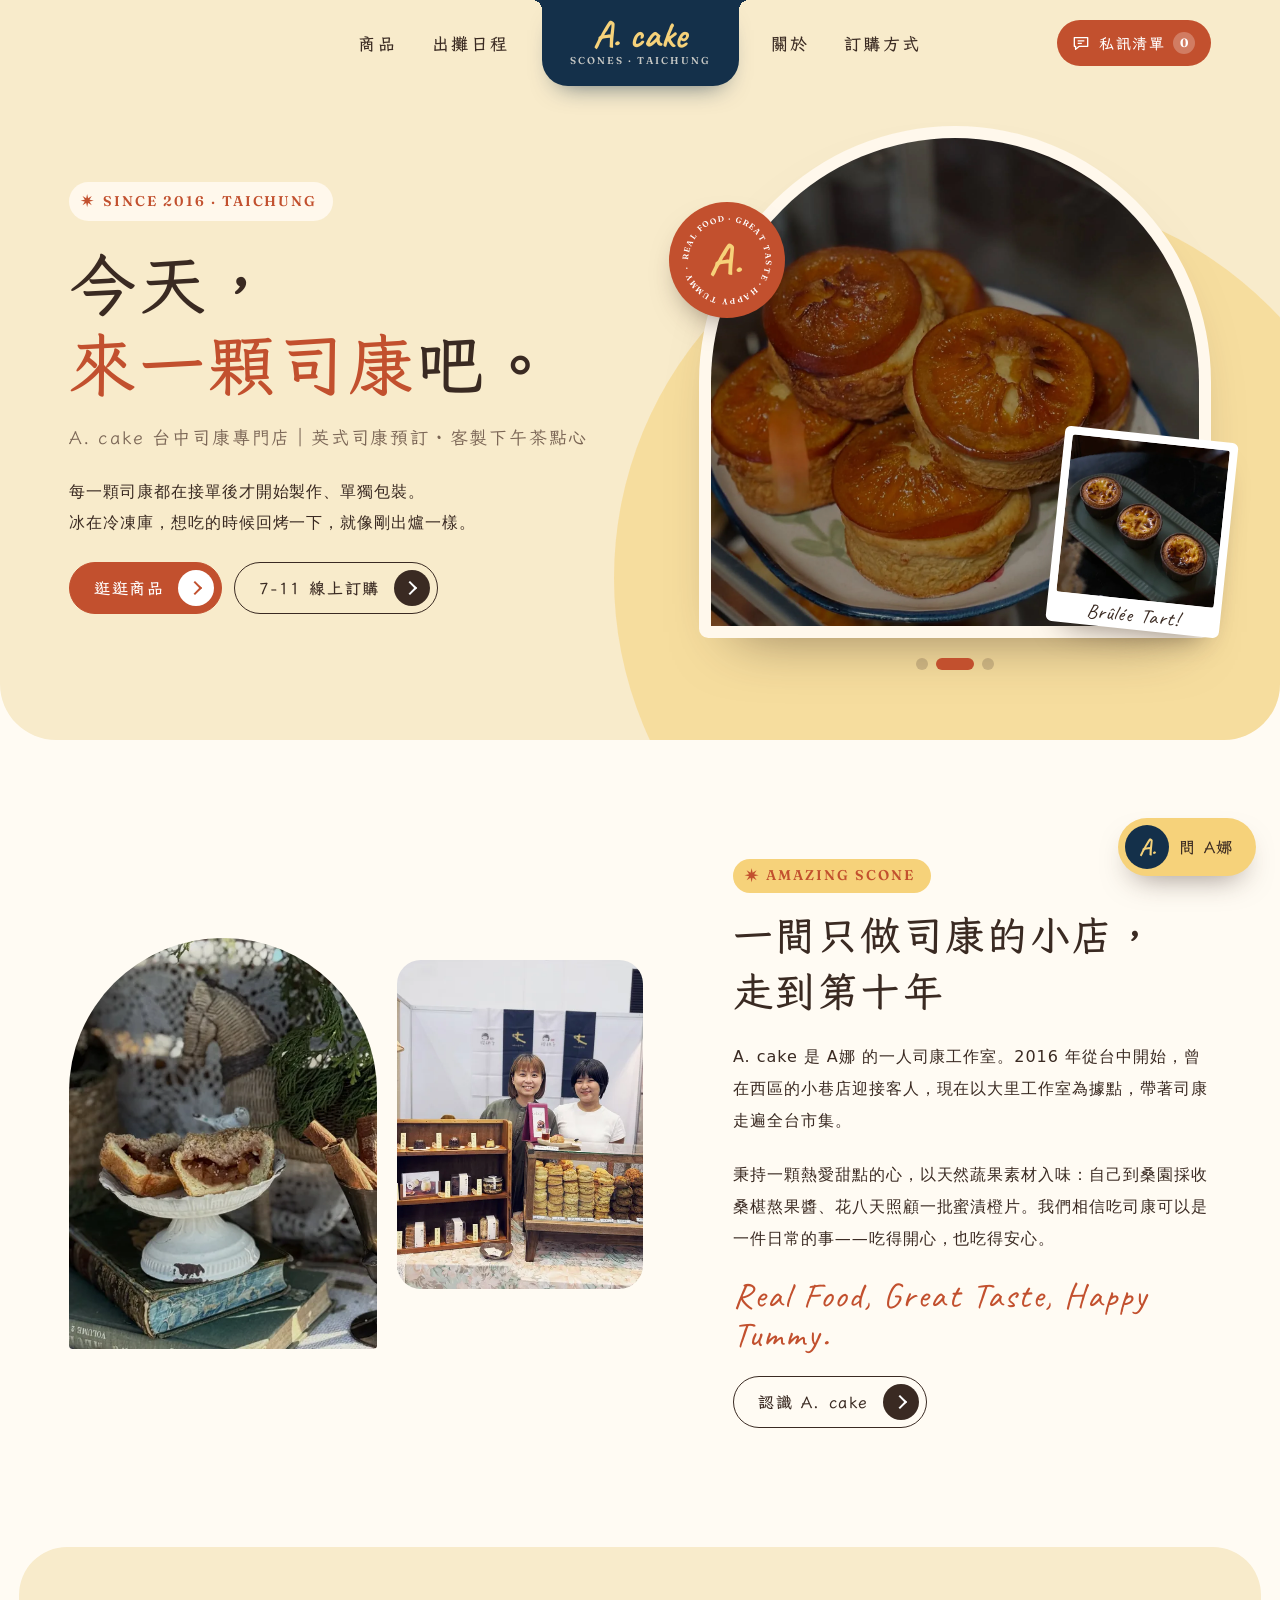
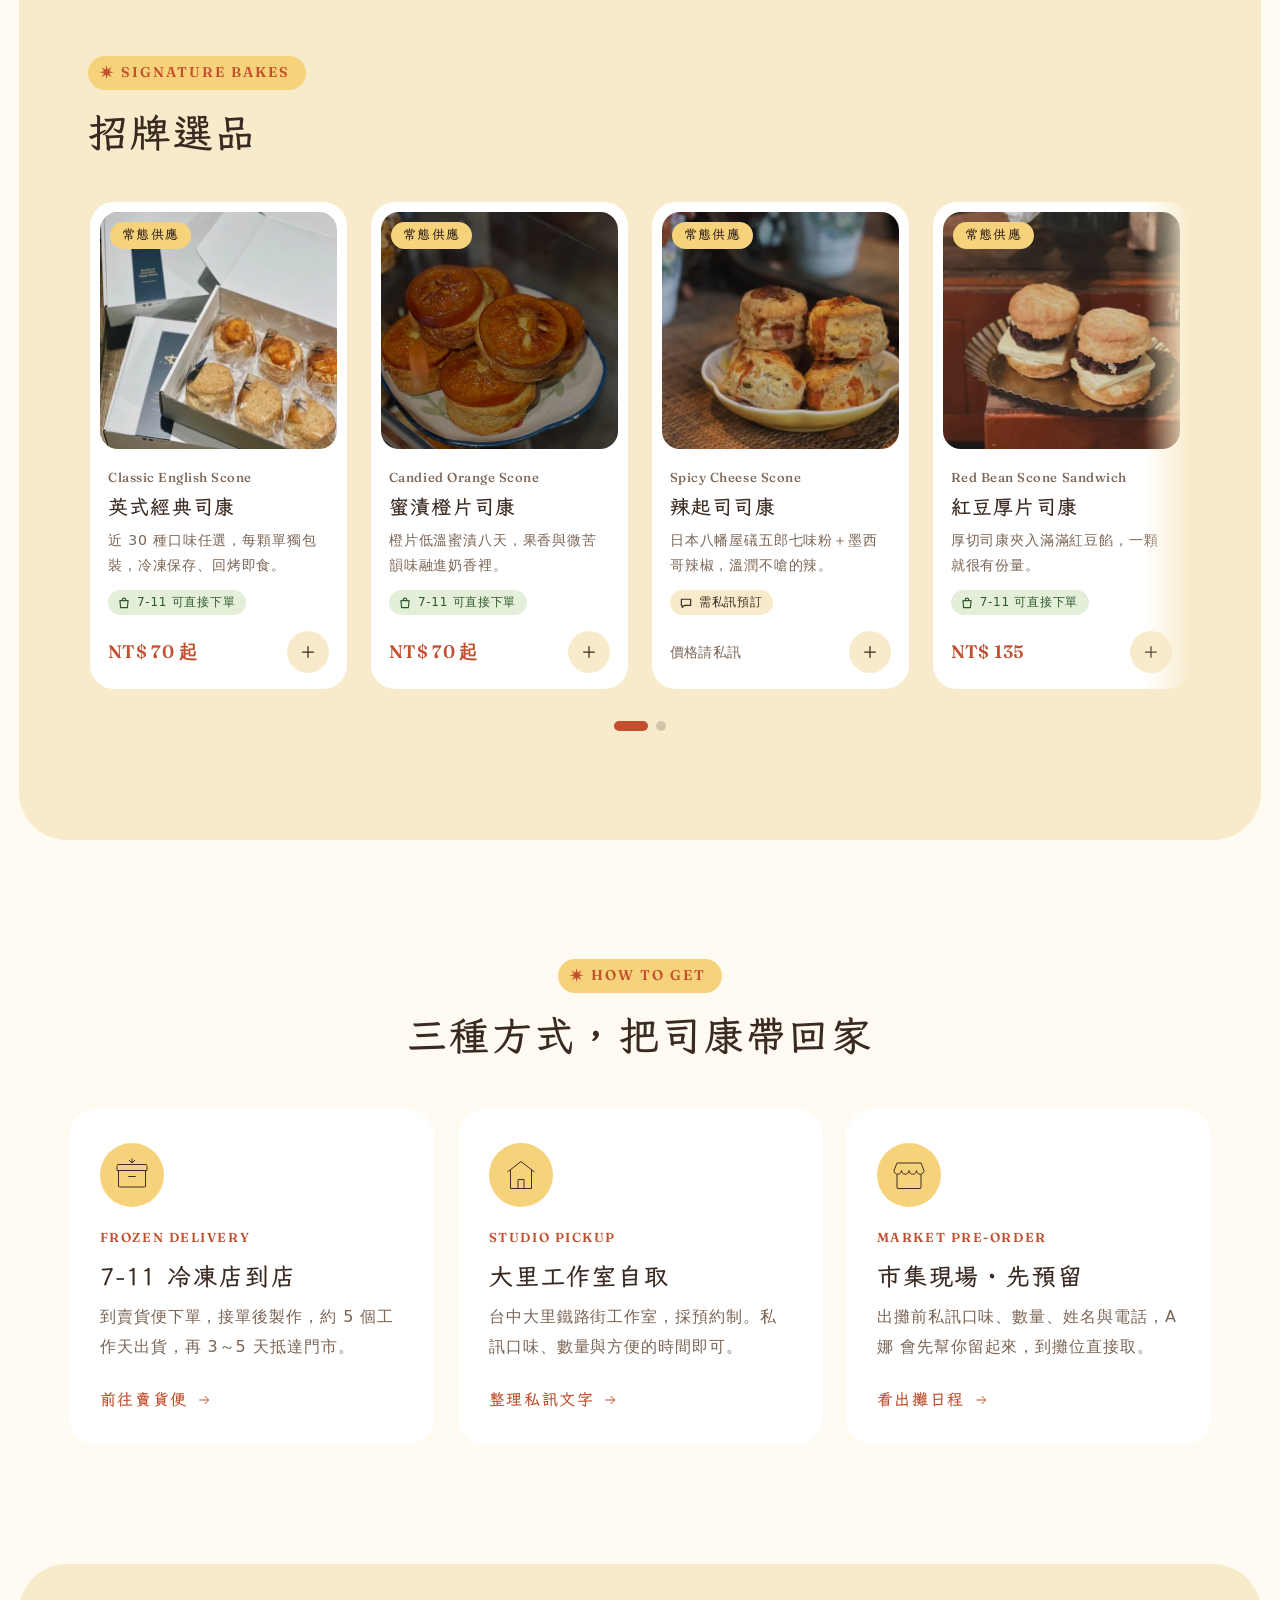
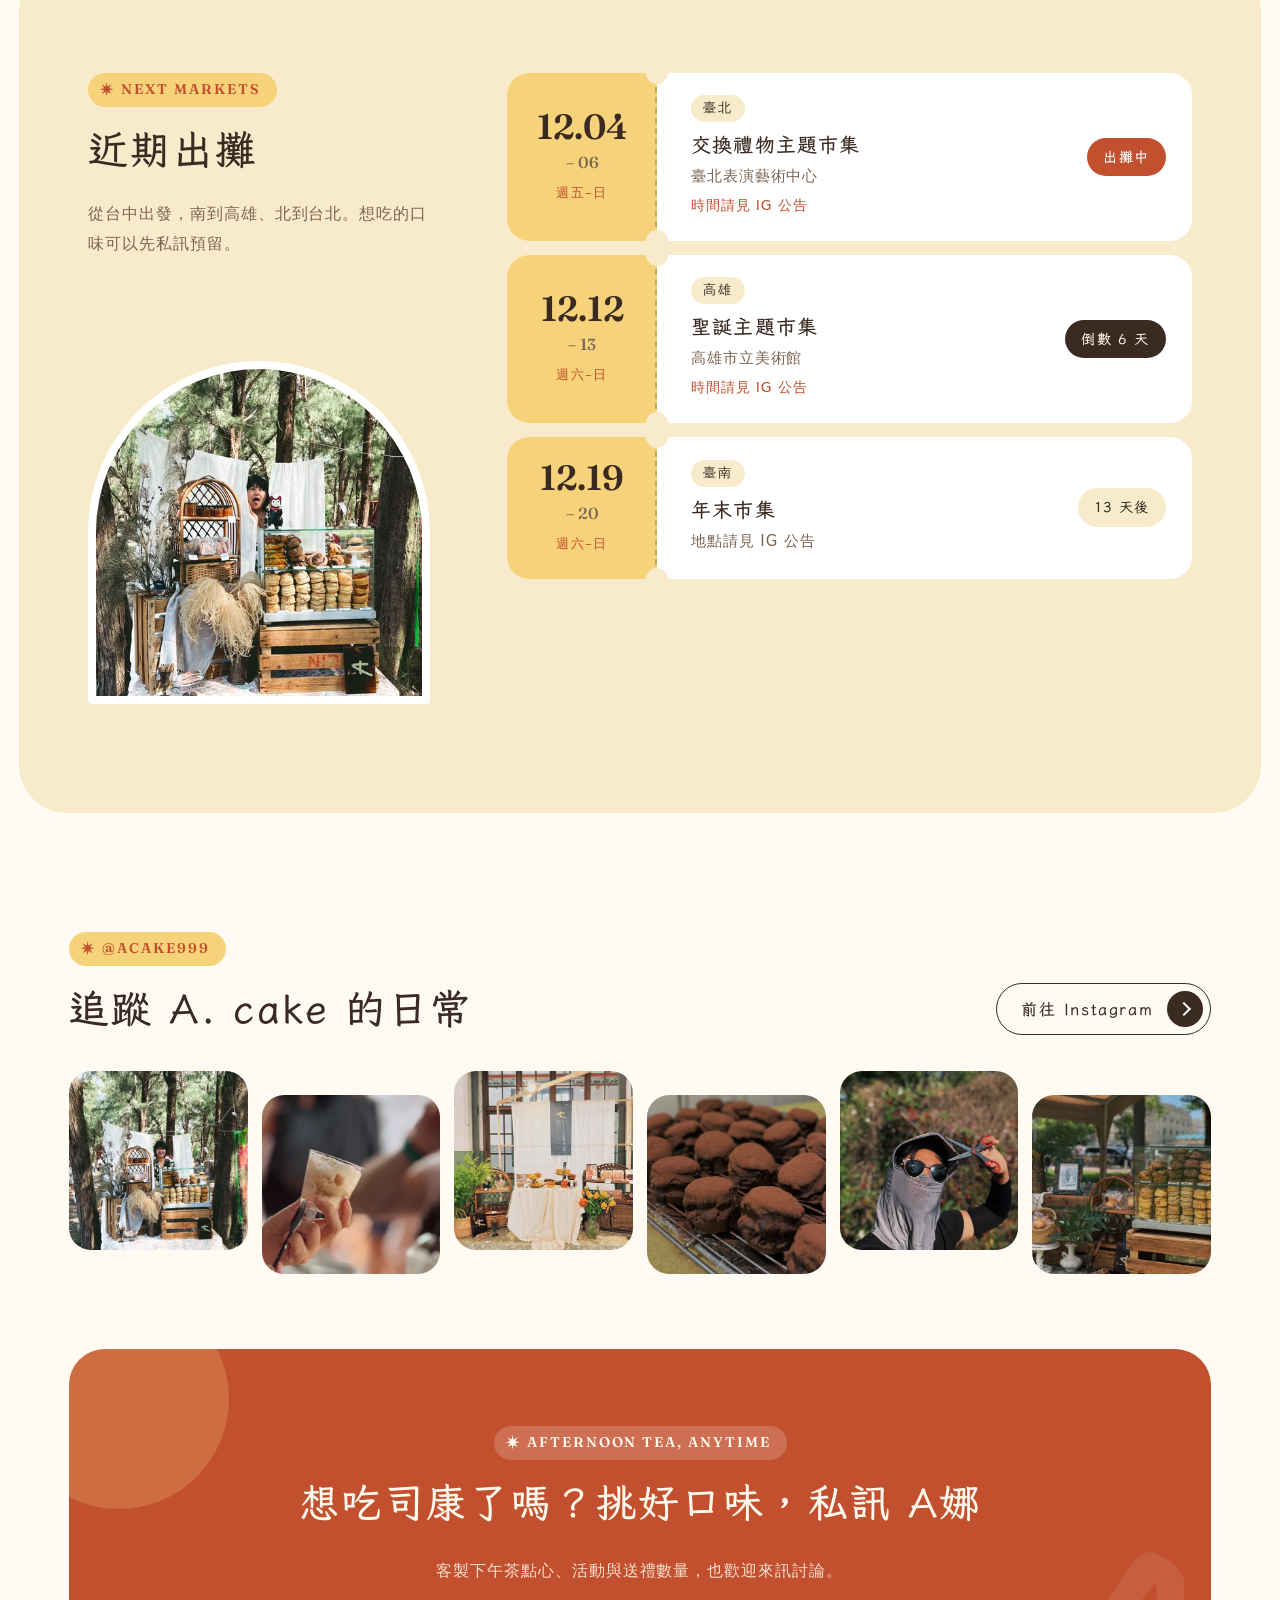
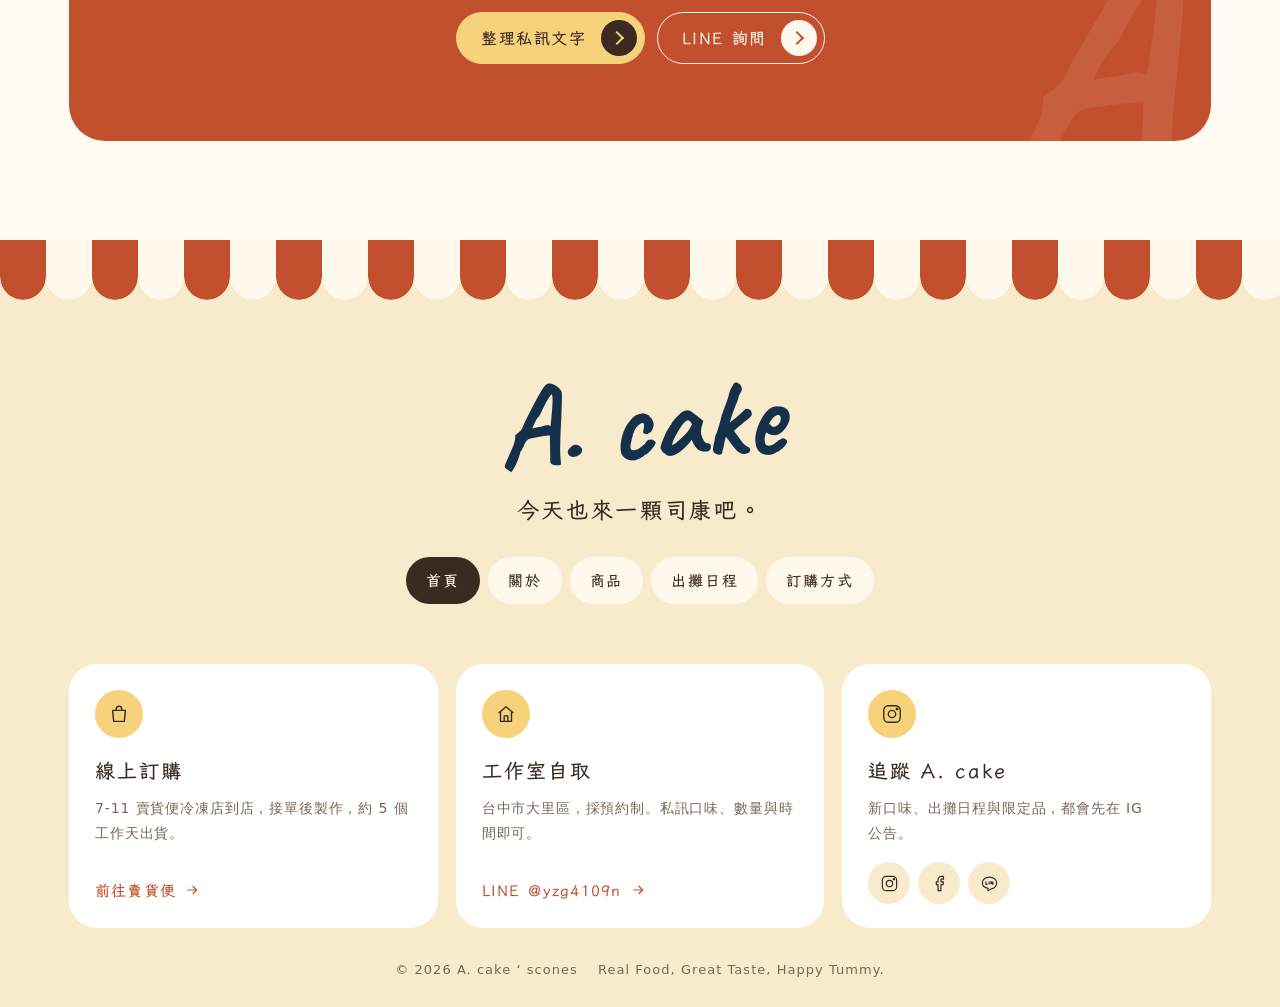
==== html/index.html @ 5d3377f1 "自動整理商品照片與頁面（webp、縮圖、尺寸、HTML）" ====
<!DOCTYPE html>
<html lang="zh-Hant-TW">
<head>
	<meta charset="UTF-8">
	<meta http-equiv="X-UA-Compatible" content="IE=edge">
	<meta name="viewport" content="width=device-width, initial-scale=1.0">
	<!-- 內部預覽版：不讓搜尋引擎收錄，正式上線時刪掉這行，並恢復 robots.txt -->
	<meta name="robots" content="noindex, nofollow">
	<title>A. cake ‘ scones｜台中司康專門店・英式司康預訂・客製下午茶點心</title>
	<!-- Google Analytics（GA4）：拿到評估 ID 後再加上 -->
	<link rel="preload" as="image" href="../image/acake/h_swirl.webp" fetchpriority="high">
	<link rel="icon" href="../image/icon/icon-48.png" sizes="48x48" type="image/png">
	<link rel="icon" href="../image/icon/icon-96.png" sizes="96x96" type="image/png">
	<link rel="icon" href="../image/icon/icon-192.png" sizes="192x192" type="image/png">
	<link rel="apple-touch-icon" href="../image/icon/icon-180.png">
	<meta name="description" content="A. cake 是台中的司康專門店，2016 年開始，近 30 種口味的英式司康接單現做、每顆單獨包裝。7-11 冷凍店到店、台中大里工作室自取，也帶著司康走遍全台市集。">
	<link rel="canonical" href="https://po8621l124.github.io/acake999/html/index.html">
	<meta property="og:type" content="website">
	<meta property="og:site_name" content="A. cake ‘ scones">
	<meta property="og:locale" content="zh_TW">
	<meta property="og:title" content="A. cake ‘ scones｜台中司康專門店">
	<meta property="og:description" content="近 30 種口味的英式司康接單現做、每顆單獨包裝。7-11 冷凍店到店、台中大里自取，也帶著司康走遍全台市集。">
	<meta property="og:url" content="https://po8621l124.github.io/acake999/html/index.html">
	<meta property="og:image" content="https://po8621l124.github.io/acake999/image/acake/og.jpg">
	<meta name="twitter:card" content="summary_large_image">
    <link rel="preconnect" href="https://fonts.googleapis.com">
    <link rel="preconnect" href="https://fonts.gstatic.com" crossorigin>
    <link rel="stylesheet" href="https://fonts.googleapis.com/css2?family=Caveat:wght@700&family=Fraunces:opsz,wght@9..144,500;9..144,600;9..144,700&family=LXGW+WenKai+TC:wght@400;700&display=swap" media="print" onload="this.media='all'"><noscript><link rel="stylesheet" href="https://fonts.googleapis.com/css2?family=Caveat:wght@700&family=Fraunces:opsz,wght@9..144,500;9..144,600;9..144,700&family=LXGW+WenKai+TC:wght@400;700&display=swap"></noscript>
    <link rel="stylesheet" href="../css/ac_common.css">
    <script type="application/ld+json">
    {
        "@context": "https://schema.org",
        "@type": "Bakery",
        "name": "A. cake ‘ scones",
        "alternateName": "A. cake",
        "description": "台中司康專門店。英式司康預訂、客製下午茶點心，7-11 冷凍店到店與台中大里工作室自取。",
        "url": "https://po8621l124.github.io/acake999/html/index.html",
        "image": "https://po8621l124.github.io/acake999/image/acake/og.jpg",
        "logo": "https://po8621l124.github.io/acake999/image/icon/icon-192.png",
        "foundingDate": "2016",
        "servesCuisine": "英式司康",
        "address": { "@type": "PostalAddress", "addressLocality": "大里區", "addressRegion": "台中市", "addressCountry": "TW" },
        "sameAs": ["https://www.instagram.com/acake999/", "https://www.facebook.com/aaa.cake/", "https://page.line.me/yzg4109n"]
    }
    </script>
<style>
/* ===== 首頁 aci_ ===== */

/* a 主視覺：奶油黃底、左文右拱門 */
.aci_a{position: relative;z-index: 1;display: grid;grid-template-columns: minmax(0, 1.05fr) minmax(0, .95fr);align-items: center;gap: 40px clamp(30px, 5vw, 90px);padding: calc(var(--hd_h) + 50px) max(var(--pdx), calc((100% - 1400px) / 2)) 70px;background: var(--color-bg2);border-radius: 0 0 56px 56px;overflow: hidden;}
.aci_a::before{content: '';position: absolute;right: -8%;bottom: -30%;z-index: -1;width: 60%;aspect-ratio: 1 / 1;border-radius: 50%;background: var(--color-butter);opacity: .55;}
.aci_a01{display: flex;flex-direction: column;align-items: flex-start;gap: 24px;}
.hs_box .aci_a_pill{display: inline-flex;align-items: center;gap: 8px;padding: 6px 16px 6px 12px;border-radius: 30px;background: var(--colorText-whi);font-family: var(--Fraufont);font-weight: 600;font-size: var(--f14);letter-spacing: .14em;text-transform: uppercase;color: var(--color-Main);}
.hs_box .aci_a_pill::before{content: '✷';}
.aci_a_h1{display: flex;flex-direction: column;gap: 16px;}
.hs_box .aci_a_big{font-family: var(--Kaifont);font-weight: 700;font-size: clamp(2.6rem, 5.2vw, 5.6rem);line-height: 1.2;letter-spacing: .04em;color: var(--colorText);}
.hs_box .aci_a_big em{color: var(--color-Main);font: inherit;letter-spacing: inherit;}
.hs_box .aci_a_kw{font-family: var(--Kaifont);font-weight: 400;font-size: var(--f18);letter-spacing: .1em;line-height: 1.8;color: var(--colorText-sub);}
.hs_box .aci_a01 > p{max-width: 470px;}
.aci_a_facts{display: flex;flex-wrap: wrap;gap: 10px;display: none;}
.aci_a_facts li{display: flex;align-items: baseline;gap: 8px;padding: 8px 18px;border-radius: 30px;background: rgba(255,251,243,.8);}
.hs_box .aci_a_facts b{font-family: var(--Fraufont);font-weight: 700;font-size: var(--f22);line-height: 1.2;color: var(--color-Main);}
.hs_box .aci_a_facts span{font-size: var(--f14);letter-spacing: .08em;}
/* 右側拱門輪播 */
.aci_a02{position: relative;}
.aci_a_arch{position: relative;height: clamp(420px, 40vw, 640px);border-radius: 999px 999px 36px 36px;border: 12px solid var(--colorText-whi) !important;overflow: hidden;background: var(--color-bg);box-shadow: 0 30px 60px -36px rgba(var(--rgb_cocoa),.6);}
.aci_a_slide{position: absolute;inset: 0;background: var(--img) var(--pos, center) / cover no-repeat;opacity: 0;transform: scale(1.06);transition: opacity 1.4s ease, transform 7s ease-out;}
.aci_a_slide.is-active{opacity: 1;transform: scale(1);}
.hs_box .aci_a_slide.is-lazy{background-image: none;}
.aci_a_ctrl{display: flex;justify-content: center;gap: 8px;margin-top: 20px;}
.aci_a_dot{width: 12px;height: 12px;border-radius: 12px;background: rgba(var(--rgb_cocoa),.2);cursor: pointer;transition: width .5s var(--ease), background-color .3s;}
.aci_a_dot.is-active{width: 38px;background: var(--color-Main);}
/* 旋轉貼紙 */
.aci_a_badge{position: absolute;left: -46px;top: 14%;z-index: 3;width: 132px;height: 132px;border-radius: 50%;background: var(--color-Main);display: grid;place-items: center;box-shadow: 0 14px 30px -14px rgba(var(--rgb_cocoa),.6);}
.aci_a_badge svg{position: absolute;inset: 8px;width: calc(100% - 16px);height: calc(100% - 16px);animation: rcircle 22s linear infinite;}
.aci_a_badge text{font-family: var(--Fraufont);font-weight: 600;font-size: 12px;letter-spacing: .16em;fill: #fff;}
.hs_box .aci_a_badge b{font-family: var(--Cavfont);font-size: 44px;line-height: 1;color: var(--color-butter);}
/* 小拍立得 */
.aci_a_polaroid{position: absolute;right: -18px;bottom: 40px;z-index: 2;width: 34%;padding: 8px 8px 30px;background: #fff;border-radius: 6px;transform: rotate(6deg);box-shadow: 0 18px 30px -18px rgba(var(--rgb_cocoa),.6);}
.aci_a_polaroid img{width: 100%;height: auto;aspect-ratio: 1 / 1;object-fit: cover;border-radius: 3px;}
.hs_box .aci_a_polaroid span{position: absolute;left: 0;right: 0;bottom: 4px;text-align: center;font-family: var(--Cavfont);font-size: 20px;line-height: 1;color: var(--colorText);}
/* 進場 */
.aci_a01 > *, .aci_a02{opacity: 0;transform: translateY(24px);transition: opacity .9s ease, transform 1.1s var(--sf_ease);transition-delay: calc(var(--d, 0) * .1s + .1s);}
.aci_a.is-ready :is(.aci_a01 > *, .aci_a02){opacity: 1;transform: none;}

/* b 品牌介紹 */
.aci_b{padding: calc(var(--pdy) * 1.2) var(--pdx);}
.aci_b01{max-width: 1400px;margin: auto;display: grid;grid-template-columns: minmax(0, 6fr) minmax(0, 5fr);gap: 50px clamp(40px, 7vw, 130px);align-items: center;}
.aci_b01_l{position: relative;display: grid;grid-template-columns: 1fr .8fr;gap: 20px;align-items: end;}
.aci_b01_l figure{overflow: hidden;}
.aci_b01_l figure:nth-child(1){border-radius: 999px 999px 24px 24px;}
.aci_b01_l figure:nth-child(2){border-radius: 24px;margin-bottom: 60px;}
.aci_b01_l figure img{width: 100%;height: auto;}
.aci_b01_r{display: flex;flex-direction: column;align-items: flex-start;gap: 22px;}
.hs_box .aci_b01_r > p{line-height: 2;}
.hs_box .aci_b_sign{font-family: var(--Cavfont);font-size: var(--f35);line-height: 1.1;color: var(--color-Main);}

/* c 招牌選品：輪播（箭頭在標題列、下方膠囊圓點） */
.aci_c{padding: calc(var(--pdy) * 1.1) var(--pdx);background: var(--color-bg2);border-radius: 48px;margin: 0 clamp(0px, 1.5vw, 24px);overflow: hidden;}
.aci_c01{max-width: 1400px;margin: auto;}
.aci_c01_head{display: flex;justify-content: space-between;align-items: flex-end;gap: 24px;flex-wrap: wrap;margin-bottom: 34px;}
.aci_c01_act{display: flex;align-items: center;gap: 14px;}
.aci_c .ac_car_track > *{flex-basis: calc((100% - 72px) / 4);}

/* d 取貨方式 */
.aci_d{padding: calc(var(--pdy) * 1.2) var(--pdx);}
.aci_d01{max-width: 1400px;margin: auto;}
.aci_d02{display: grid;grid-template-columns: repeat(3, 1fr);gap: 24px;margin-top: 46px;}
.aci_d02 li{position: relative;display: flex;flex-direction: column;align-items: flex-start;gap: 8px;padding: 34px clamp(22px, 2.4vw, 36px) 30px;border-radius: 28px;background: #fff;}
.aci_d02 li > svg{width: 64px;height: 64px;padding: 14px;border-radius: 50%;background: var(--color-butter);color: var(--colorText);margin-bottom: 10px;}
.hs_box .aci_d02 em{font-family: var(--Fraufont);font-weight: 600;font-size: 13px;letter-spacing: .12em;text-transform: uppercase;color: var(--color-Main);}
.hs_box .aci_d02 h3{font-family: var(--Kaifont);font-weight: 700;font-size: var(--f24);letter-spacing: .08em;line-height: 1.5;}
.hs_box .aci_d02 p{color: var(--colorText-sub);}
.hs_box .aci_d02 a{margin-top: auto;padding-top: 14px;font-family: var(--Kaifont);font-weight: 700;font-size: var(--f16);letter-spacing: .1em;color: var(--color-Main);display: inline-flex;align-items: center;gap: 8px;}
.aci_d02 a svg{width: 16px;height: 16px;transition: transform .4s var(--ease);}
.aci_d02 a:hover svg{transform: translateX(5px);}

/* e 近期出攤 */
.aci_e{padding: calc(var(--pdy) * 1.1) var(--pdx);background: var(--color-bg2);border-radius: 48px;margin: 0 clamp(0px, 1.5vw, 24px);}
.aci_e .ac_mk{--notch: var(--color-bg2);}
.aci_e01{max-width: 1400px;margin: auto;display: grid;grid-template-columns: minmax(0, 4fr) minmax(0, 8fr);gap: 40px clamp(40px, 6vw, 100px);align-items: start;}
.aci_e01_l{display: flex;flex-direction: column;align-items: flex-start;gap: 22px;}
.hs_box .aci_e01_l > p{color: var(--colorText-sub);}
.aci_e01_l figure{width: 100%;border-radius: 999px 999px 24px 24px;overflow: hidden;margin-top: 6px;border: 8px solid #fff !important;}
.aci_e01_l figure img{width: 100%;height: auto;}
.hs_box .aci_e_none{padding: 30px;border-radius: 22px;background: #fff;color: var(--colorText-sub);}

/* f IG 牆 */
.aci_f{padding: calc(var(--pdy) * 1.2) var(--pdx) var(--pdy);}
.aci_f01{max-width: 1400px;margin: auto;}
.aci_f01_head{display: flex;justify-content: space-between;align-items: flex-end;gap: 24px;flex-wrap: wrap;margin-bottom: 36px;}
.aci_f02{display: grid;grid-template-columns: repeat(6, 1fr);gap: 14px;}
.aci_f02 li:nth-child(even){transform: translateY(24px);}
.aci_f02 a{position: relative;display: block;border-radius: 22px;overflow: hidden;}
.aci_f02 img{width: 100%;height: auto;aspect-ratio: 1 / 1;object-fit: cover;transition: transform 1s var(--ease);}
.aci_f02 a::after{content: '';position: absolute;inset: 0;background: rgba(194,80,46,.55) url("data:image/svg+xml,%3Csvg xmlns='http://www.w3.org/2000/svg' viewBox='0 0 24 24' fill='none' stroke='%23fff' stroke-width='1.5'%3E%3Crect x='3' y='3' width='18' height='18' rx='5'/%3E%3Ccircle cx='12' cy='12' r='4'/%3E%3C/svg%3E") center / 32px no-repeat;opacity: 0;transition: opacity .4s;}
.aci_f02 a:hover::after{opacity: 1;}
.aci_f02 a:hover img{transform: scale(1.06);}

/* --- Media Queries --- */
@media (max-width: 1440px) {
    .aci_a_badge{left: -30px;width: 116px;height: 116px;}
}
@media (max-width: 1024px) {
    .aci_c .ac_car_track > *{flex-basis: calc((100% - 48px) / 3);}
    .aci_d02{gap: 16px;}
    .aci_f02{grid-template-columns: repeat(3, 1fr);}
}
@media (max-width: 992px) {
    .aci_a{grid-template-columns: 1fr;padding-top: calc(var(--hd_h) + 34px);padding-bottom: 50px;border-radius: 0 0 40px 40px;}
    .aci_a01{max-width: fit-content;margin: 0 auto;text-align: center;align-items: center;}
    .aci_a02{max-width: 520px;width: 100%;margin: 0 auto;}
    .aci_a_arch{height: min(110vw, 560px);}
    .aci_a_badge{left: -10px;top: 8%;}
    .aci_a_polaroid{right: -8px;}
    .aci_b01, .aci_e01{grid-template-columns: 1fr;}
    .aci_c .ac_car_track > *{flex-basis: calc((100% - 24px) / 2.3);}

    .aci_b01_l{max-width: 620px;width: 100%;margin: 0 auto;}
    .aci_d02{grid-template-columns: 1fr;gap: 12px;margin-top: 34px;}
    .aci_d02 li{display: grid;grid-template-columns: 64px minmax(0, 1fr) auto;align-items: center;gap: 2px 20px;padding: 22px 26px;}
    .aci_d02 li > svg{grid-row: span 3;margin: 0;}
    .aci_d02 li > :is(em, h3, p){grid-column: 2;}
    .hs_box .aci_d02 a{grid-column: 3;grid-row: 1 / span 3;margin: 0;padding: 10px 0 10px 10px;white-space: nowrap;}
    .aci_e01_l figure{display: none;}
}
@media (max-width: 768px) {
    .aci_c, .aci_e{border-radius: 32px;}
    .aci_c01_act .ac_btn{display: none;}
    .aci_c .ac_car_track > *{flex-basis: 62%;}
}
@media (max-width: 576px) {
    .aci_b01_l figure:nth-child(2){margin-bottom: 30px;}
    .aci_f02{grid-template-columns: repeat(3, 1fr);gap: 8px;}
    .aci_f02 li:nth-child(even){transform: none;}
    .aci_f02 a{border-radius: 14px;}
    .aci_d02 li{grid-template-columns: 52px minmax(0, 1fr);gap: 2px 16px;padding: 20px;align-items: start;}
    .aci_d02 li > svg{width: 52px;height: 52px;padding: 12px;grid-row: span 4;}
    .hs_box .aci_d02 a{grid-column: 2;grid-row: auto;padding: 8px 0 0;}
    .hs_box .aci_d02 h3{font-size: var(--f20);}
    .hs_box .aci_d02 p{font-size: var(--f14);}
    .aci_a_facts li{padding: 6px 14px;}
}
@media (max-width: 480px) {
    .aci_a_badge{width: 96px;height: 96px;}
    .aci_a_badge text{font-size: 13px;}
    .hs_box .aci_a_badge b{font-size: 34px;}
    .aci_a_polaroid{width: 38%;padding: 6px 6px 24px;}
    .hs_box .aci_a_polaroid span{font-size: 16px;}
    .aci_a01 .ac_btns{align-self: stretch;}
    .aci_c .ac_car_track > *{flex-basis: 76%;}
}
@media (max-width: 380px) {
    .hs_box .aci_a_kw{letter-spacing: .04em;}
}
</style>
</head>
<body>

<script src="../js/ac_layout.js" data-part="header"></script>

<div class="hs_box">
<main id="main">

    <section class="aci_a" aria-label="主視覺">
        <div class="aci_a01">
            <span class="aci_a_pill" style="--d:0">Since 2016 · Taichung</span>
            <h1 class="aci_a_h1" style="--d:1"><span class="aci_a_big">今天，<br><em>來一顆司康</em>吧。</span><span class="aci_a_kw"><span class="ac_s">A. cake 台中司康專門店｜</span><span class="ac_s">英式司康預訂・客製下午茶點心</span></span></h1>
            <p style="--d:2">每一顆司康都在接單後才開始製作、單獨包裝。<span class="ac_s">冰在冷凍庫，想吃的時候回烤一下，</span><span class="ac_s">就像剛出爐一樣。</span></p>
            <div class="ac_btns" style="--d:3">
                <a class="ac_btn fill" href="products.html#menu"><span>逛逛商品</span><i></i></a>
                <a class="ac_btn" href="https://myship.7-11.com.tw/general/detail/GM2601282916278" target="_blank" rel="noopener"><span>7-11 線上訂購</span><i></i></a>
            </div>
            <ul class="aci_a_facts" style="--d:4">
                <li><b>28</b><span>款司康口味</span></li>
                <li><b>10</b><span>週年</span></li>
                <li><b>1</b><span>人工作室</span></li>
            </ul>
        </div>
        <div class="aci_a02" style="--d:2">
            <div class="aci_a_arch">
                <div class="aci_a_slide is-active" style="--img:url(../image/acake/h_swirl.webp);--pos:center"></div>
                <div class="aci_a_slide is-lazy" style="--img:url(../image/acake/p_orange.webp);--pos:center"></div>
                <div class="aci_a_slide is-lazy" style="--img:url(../image/acake/p_choco.webp);--pos:center"></div>
            </div>
            <div class="aci_a_badge" aria-hidden="true">
                <svg viewBox="0 0 150 150"><defs><path id="aci_circle" d="M75,75 m-58,0 a58,58 0 1,1 116,0 a58,58 0 1,1 -116,0"/></defs><text><textPath href="#aci_circle">REAL FOOD · GREAT TASTE · HAPPY TUMMY ·</textPath></text></svg>
                <b>A.</b>
            </div>
            <div class="aci_a_polaroid" aria-hidden="true"><img src="../image/acake/480/p_brulee.webp" alt="" width="480" height="480"><span>Brûlée Tart!</span></div>
            <div class="aci_a_ctrl" role="group" aria-label="主視覺輪播">
                <button class="aci_a_dot is-active" type="button" aria-label="第 1 張"></button>
                <button class="aci_a_dot" type="button" aria-label="第 2 張"></button>
                <button class="aci_a_dot" type="button" aria-label="第 3 張"></button>
            </div>
        </div>
    </section>

    <section class="aci_b">
        <div class="aci_b01">
            <div class="aci_b01_l">
                <figure><img src="../image/acake/a_cut2.webp" srcset="../image/acake/480/a_cut2.webp 480w, ../image/acake/960/a_cut2.webp 960w, ../image/acake/a_cut2.webp 1440w" sizes="(max-width: 992px) 50vw, 28vw" alt="剝開的司康與果餡" width="1440" height="1920" loading="lazy"></figure>
                <figure><img src="../image/acake/m_coffee2.webp" srcset="../image/acake/480/m_coffee2.webp 480w, ../image/acake/960/m_coffee2.webp 960w, ../image/acake/m_coffee2.webp 1440w" sizes="(max-width: 992px) 40vw, 22vw" alt="A. cake 市集攤位的司康櫃" width="1440" height="1920" loading="lazy"></figure>
            </div>
            <article class="aci_b01_r">
                <div class="ac_title" data-animate-in="left">
                    <div class="ac_en">Amazing Scone</div>
                    <h2><span class="ac_s">一間只做司康的小店，</span><span class="ac_s">走到第十年</span></h2>
                </div>
                <p data-animate-in="up">A. cake 是 A娜 的一人司康工作室。2016 年從台中開始，曾在西區的小巷店迎接客人，現在以大里工作室為據點，帶著司康走遍全台市集。</p>
                <p data-animate-in="up">秉持一顆熱愛甜點的心，以天然蔬果素材入味：自己到桑園採收桑椹熬果醬、花八天照顧一批蜜漬橙片。我們相信吃司康可以是一件日常的事——吃得開心，也吃得安心。</p>
                <span class="aci_b_sign" data-animate-in="up">Real Food, Great Taste, Happy Tummy.</span>
                <a class="ac_btn" href="about.html" data-animate-in="up"><span>認識 A. cake</span><i></i></a>
            </article>
        </div>
    </section>

    <section class="aci_c">
        <div class="aci_c01">
            <div class="aci_c01_head">
                <div class="ac_title" data-animate-in="left">
                    <div class="ac_en">Signature Bakes</div>
                    <h2>招牌選品</h2>
                </div>
                <div class="aci_c01_act" data-animate-in="up">
                    <a class="ac_btn" href="products.html#menu"><span>看全部商品</span><i></i></a>
                    <div class="ac_car_arws">
                        <button class="ac_arw prev" type="button" aria-label="上一個" aria-controls="aci_car"><svg viewBox="0 0 24 24" fill="none" stroke="currentColor" stroke-width="2" aria-hidden="true"><path d="M15 6l-6 6 6 6"/></svg></button>
                        <button class="ac_arw next" type="button" aria-label="下一個" aria-controls="aci_car"><svg viewBox="0 0 24 24" fill="none" stroke="currentColor" stroke-width="2" aria-hidden="true"><path d="M9 6l6 6-6 6"/></svg></button>
                    </div>
                </div>
            </div>
            <div class="ac_car" data-animate-in="up">
                <!-- 由 .github/scripts/render.py 依 data/products.json（featured）自動產生 -->
                <div class="ac_car_track" id="aci_car"><!--products:featured-->
                <article class="ac_prod" data-cat="scone" data-status="regular"><figure><img src="../image/acake/p_box.webp" srcset="../image/acake/480/p_box.webp 480w, ../image/acake/960/p_box.webp 960w, ../image/acake/p_box.webp 2000w" sizes="(max-width: 768px) 70vw, 320px" onerror="this.onerror=null;this.removeAttribute('srcset')" alt="英式經典司康" width="2000" height="2000" loading="lazy"><span class="ac_tag">常態供應</span></figure><button class="ac_prod_open" type="button" data-prod="classic" aria-label="查看「英式經典司康」詳情"></button><div class="ac_prod_txt"><em>Classic English Scone</em><h3>英式經典司康</h3><p>近 30 種口味任選，每顆單獨包裝，冷凍保存、回烤即食。</p><span class="ac_via is-shop">7-11 可直接下單</span><div class="ac_prod_foot"><span class="ac_price">NT$ 70 起</span><button class="ac_add" type="button" data-add="classic" aria-label="加入私訊清單：英式經典司康"><svg class="plus" viewBox="0 0 24 24" fill="none" stroke="currentColor" stroke-width="1.5" aria-hidden="true"><path d="M12 5v14M5 12h14"/></svg><svg class="ok" viewBox="0 0 24 24" fill="none" stroke="currentColor" stroke-width="1.5" aria-hidden="true"><path d="M5 12.5l4.5 4.5L19 7.5"/></svg></button></div></div></article>
                <article class="ac_prod" data-cat="scone" data-status="regular"><figure><img src="../image/acake/p_orange.webp" srcset="../image/acake/480/p_orange.webp 480w, ../image/acake/960/p_orange.webp 960w, ../image/acake/p_orange.webp 1440w" sizes="(max-width: 768px) 70vw, 320px" onerror="this.onerror=null;this.removeAttribute('srcset')" alt="蜜漬橙片司康" width="1440" height="1440" loading="lazy"><span class="ac_tag">常態供應</span></figure><button class="ac_prod_open" type="button" data-prod="orange" aria-label="查看「蜜漬橙片司康」詳情"></button><div class="ac_prod_txt"><em>Candied Orange Scone</em><h3>蜜漬橙片司康</h3><p>橙片低溫蜜漬八天，果香與微苦韻味融進奶香裡。</p><span class="ac_via is-shop">7-11 可直接下單</span><div class="ac_prod_foot"><span class="ac_price">NT$ 70 起</span><button class="ac_add" type="button" data-add="orange" aria-label="加入私訊清單：蜜漬橙片司康"><svg class="plus" viewBox="0 0 24 24" fill="none" stroke="currentColor" stroke-width="1.5" aria-hidden="true"><path d="M12 5v14M5 12h14"/></svg><svg class="ok" viewBox="0 0 24 24" fill="none" stroke="currentColor" stroke-width="1.5" aria-hidden="true"><path d="M5 12.5l4.5 4.5L19 7.5"/></svg></button></div></div></article>
                <article class="ac_prod" data-cat="scone" data-status="regular"><figure><img src="../image/acake/p_spicy.webp" srcset="../image/acake/480/p_spicy.webp 480w, ../image/acake/960/p_spicy.webp 960w, ../image/acake/p_spicy.webp 1440w" sizes="(max-width: 768px) 70vw, 320px" onerror="this.onerror=null;this.removeAttribute('srcset')" alt="辣起司司康" width="1440" height="1440" loading="lazy"><span class="ac_tag">常態供應</span></figure><button class="ac_prod_open" type="button" data-prod="spicy" aria-label="查看「辣起司司康」詳情"></button><div class="ac_prod_txt"><em>Spicy Cheese Scone</em><h3>辣起司司康</h3><p>日本八幡屋礒五郎七味粉＋墨西哥辣椒，溫潤不嗆的辣。</p><span class="ac_via">需私訊預訂</span><div class="ac_prod_foot"><span class="ac_price is-ask">價格請私訊</span><button class="ac_add" type="button" data-add="spicy" aria-label="加入私訊清單：辣起司司康"><svg class="plus" viewBox="0 0 24 24" fill="none" stroke="currentColor" stroke-width="1.5" aria-hidden="true"><path d="M12 5v14M5 12h14"/></svg><svg class="ok" viewBox="0 0 24 24" fill="none" stroke="currentColor" stroke-width="1.5" aria-hidden="true"><path d="M5 12.5l4.5 4.5L19 7.5"/></svg></button></div></div></article>
                <article class="ac_prod" data-cat="special" data-status="regular"><figure><img src="../image/acake/p_redbean.webp" srcset="../image/acake/480/p_redbean.webp 480w, ../image/acake/960/p_redbean.webp 960w, ../image/acake/p_redbean.webp 2000w" sizes="(max-width: 768px) 70vw, 320px" onerror="this.onerror=null;this.removeAttribute('srcset')" alt="紅豆厚片司康" width="2000" height="2000" loading="lazy"><span class="ac_tag">常態供應</span></figure><button class="ac_prod_open" type="button" data-prod="redbean" aria-label="查看「紅豆厚片司康」詳情"></button><div class="ac_prod_txt"><em>Red Bean Scone Sandwich</em><h3>紅豆厚片司康</h3><p>厚切司康夾入滿滿紅豆餡，一顆就很有份量。</p><span class="ac_via is-shop">7-11 可直接下單</span><div class="ac_prod_foot"><span class="ac_price">NT$ 135</span><button class="ac_add" type="button" data-add="redbean" aria-label="加入私訊清單：紅豆厚片司康"><svg class="plus" viewBox="0 0 24 24" fill="none" stroke="currentColor" stroke-width="1.5" aria-hidden="true"><path d="M12 5v14M5 12h14"/></svg><svg class="ok" viewBox="0 0 24 24" fill="none" stroke="currentColor" stroke-width="1.5" aria-hidden="true"><path d="M5 12.5l4.5 4.5L19 7.5"/></svg></button></div></div></article>
                <article class="ac_prod" data-cat="limited" data-status="seasonal"><figure><img src="../image/acake/p_pinecone.webp" srcset="../image/acake/480/p_pinecone.webp 480w, ../image/acake/p_pinecone.webp 1080w" sizes="(max-width: 768px) 70vw, 320px" onerror="this.onerror=null;this.removeAttribute('srcset')" alt="松果巧克力司康" width="1080" height="1350" loading="lazy"><span class="ac_tag is-seasonal">季節限定</span></figure><button class="ac_prod_open" type="button" data-prod="pinecone" aria-label="查看「松果巧克力司康」詳情"></button><div class="ac_prod_txt"><em>Pine Cone Chocolate Scone</em><h3>松果巧克力司康</h3><p>聖誕節限定，糖粉像雪、可可奶酥像土壤。</p><span class="ac_via">需私訊預訂</span><div class="ac_prod_foot"><span class="ac_price is-ask">價格請私訊</span><button class="ac_add" type="button" data-add="pinecone" aria-label="加入私訊清單：松果巧克力司康"><svg class="plus" viewBox="0 0 24 24" fill="none" stroke="currentColor" stroke-width="1.5" aria-hidden="true"><path d="M12 5v14M5 12h14"/></svg><svg class="ok" viewBox="0 0 24 24" fill="none" stroke="currentColor" stroke-width="1.5" aria-hidden="true"><path d="M5 12.5l4.5 4.5L19 7.5"/></svg></button></div></div></article>
                <article class="ac_prod" data-cat="dessert" data-status="regular"><figure><img src="../image/acake/p_brulee.webp" srcset="../image/acake/480/p_brulee.webp 480w, ../image/acake/960/p_brulee.webp 960w, ../image/acake/p_brulee.webp 2000w" sizes="(max-width: 768px) 70vw, 320px" onerror="this.onerror=null;this.removeAttribute('srcset')" alt="布蕾塔" width="2000" height="2000" loading="lazy"><span class="ac_tag">常態供應</span></figure><button class="ac_prod_open" type="button" data-prod="brulee" aria-label="查看「布蕾塔」詳情"></button><div class="ac_prod_txt"><em>Crème Brûlée Tart</em><h3>布蕾塔</h3><p>A. cake 經典甜點，絲滑順口、不甜不膩。</p><span class="ac_via is-shop">7-11 可直接下單</span><div class="ac_prod_foot"><span class="ac_price">NT$ 210 起</span><button class="ac_add" type="button" data-add="brulee" aria-label="加入私訊清單：布蕾塔"><svg class="plus" viewBox="0 0 24 24" fill="none" stroke="currentColor" stroke-width="1.5" aria-hidden="true"><path d="M12 5v14M5 12h14"/></svg><svg class="ok" viewBox="0 0 24 24" fill="none" stroke="currentColor" stroke-width="1.5" aria-hidden="true"><path d="M5 12.5l4.5 4.5L19 7.5"/></svg></button></div></div></article>
            <!--/products:featured--></div>
                <div class="ac_car_dots" role="group" aria-label="選品頁碼"></div>
            </div>
        </div>
    </section>

    <section class="aci_d">
        <div class="aci_d01">
            <div class="ac_title cen" data-animate-in="down">
                <div class="ac_en">How to Get</div>
                <h2>三種方式，把司康帶回家</h2>
            </div>
            <ul class="aci_d02">
                <li data-animate-in="up">
                    <svg viewBox="0 0 48 48" fill="none" stroke="currentColor" stroke-width="1.3" stroke-linejoin="round" aria-hidden="true"><path d="M6 18h36v22H6z"/><path d="M4 10h40v8H4zM19 26h10"/><path d="M24 2v6M20 4l4 4 4-4"/></svg>
                    <em>Frozen Delivery</em><h3>7-11 冷凍店到店</h3>
                    <p>到賣貨便下單，接單後製作，約 5 個工作天出貨，再 3～5 天抵達門市。</p>
                    <a href="https://myship.7-11.com.tw/general/detail/GM2601282916278" target="_blank" rel="noopener">前往賣貨便<svg viewBox="0 0 24 24" fill="none" stroke="currentColor" stroke-width="1.5" aria-hidden="true"><path d="M5 12h14M13 6l6 6-6 6"/></svg></a>
                </li>
                <li data-animate-in="up">
                    <svg viewBox="0 0 48 48" fill="none" stroke="currentColor" stroke-width="1.3" stroke-linejoin="round" aria-hidden="true"><path d="M6 20L24 6l18 14"/><path d="M10 17v25h28V17"/><path d="M20 42V30h8v12"/></svg>
                    <em>Studio Pickup</em><h3>大里工作室自取</h3>
                    <p>台中大里鐵路街工作室，採預約制。私訊口味、數量與方便的時間即可。</p>
                    <a href="order.html#helper">整理私訊文字<svg viewBox="0 0 24 24" fill="none" stroke="currentColor" stroke-width="1.5" aria-hidden="true"><path d="M5 12h14M13 6l6 6-6 6"/></svg></a>
                </li>
                <li data-animate-in="up">
                    <svg viewBox="0 0 48 48" fill="none" stroke="currentColor" stroke-width="1.3" stroke-linejoin="round" aria-hidden="true"><path d="M4 18l4-10h32l4 10"/><path d="M4 18c0 3 2.5 5 5 5s5-2 5-5c0 3 2.5 5 5 5s5-2 5-5c0 3 2.5 5 5 5s5-2 5-5c0 3 2.5 5 5 5s5-2 5-5"/><path d="M8 23v19h32V23"/></svg>
                    <em>Market Pre-order</em><h3>市集現場・先預留</h3>
                    <p>出攤前私訊口味、數量、姓名與電話，A娜 會先幫你留起來，到攤位直接取。</p>
                    <a href="markets.html">看出攤日程<svg viewBox="0 0 24 24" fill="none" stroke="currentColor" stroke-width="1.5" aria-hidden="true"><path d="M5 12h14M13 6l6 6-6 6"/></svg></a>
                </li>
            </ul>
        </div>
    </section>

    <section class="aci_e">
        <div class="aci_e01">
            <div class="aci_e01_l">
                <div class="ac_title" data-animate-in="left">
                    <div class="ac_en">Next Markets</div>
                    <h2>近期出攤</h2>
                </div>
                <p data-animate-in="up">從台中出發，南到高雄、北到台北。想吃的口味可以先私訊預留。</p>
                <a class="ac_btn" href="markets.html" data-animate-in="up"><span>完整出攤日程</span><i></i></a>
                <figure><img src="../image/acake/m_forest.webp" srcset="../image/acake/480/m_forest.webp 480w, ../image/acake/960/m_forest.webp 960w, ../image/acake/m_forest.webp 2000w" sizes="30vw" alt="灰熊綠展森林中的 A. cake 攤位" width="2000" height="2000" loading="lazy"></figure>
            </div>
            <div>
                <!-- 由 render.py 依 data/markets.json 產生；頁面會再依今天日期重排 -->
                <ul class="ac_mks aci_e02" data-animate-in="up"><!--markets:next-->
                <li class="ac_mk" data-start="2026-11-20" data-end="2026-11-22"><div class="ac_mk_date"><b>11.20</b><span>– 22</span><i>週五–日</i></div><div class="ac_mk_txt"><span class="ac_mk_city">臺南</span><h3>森之市｜2026 珈琲與花物語・第四回</h3><p>水交社眷村文化園區・12:00–18:00</p><small>免費入場</small></div><span class="ac_mk_when" aria-hidden="true"></span></li>
                <li class="ac_mk" data-start="2026-11-28" data-end="2026-11-29"><div class="ac_mk_date"><b>11.28</b><span>– 29</span><i>週六–日</i></div><div class="ac_mk_txt"><span class="ac_mk_city">彰化</span><h3>森之市｜2026 香菜市集</h3><p>員林園・13:00–18:00</p><small>香菜主題・免費入場</small></div><span class="ac_mk_when" aria-hidden="true"></span></li>
                <li class="ac_mk" data-start="2026-12-04" data-end="2026-12-06"><div class="ac_mk_date"><b>12.04</b><span>– 06</span><i>週五–日</i></div><div class="ac_mk_txt"><span class="ac_mk_city">臺北</span><h3>交換禮物主題市集</h3><p>臺北表演藝術中心</p><small>時間請見 IG 公告</small></div><span class="ac_mk_when" aria-hidden="true"></span></li>
                <li class="ac_mk" data-start="2026-12-12" data-end="2026-12-13"><div class="ac_mk_date"><b>12.12</b><span>– 13</span><i>週六–日</i></div><div class="ac_mk_txt"><span class="ac_mk_city">高雄</span><h3>聖誕主題市集</h3><p>高雄市立美術館</p><small>時間請見 IG 公告</small></div><span class="ac_mk_when" aria-hidden="true"></span></li>
            <!--/markets:next--></ul>
                <p class="aci_e_none" hidden>下一檔市集還在安排中，請追蹤 IG 等最新公告。</p>
            </div>
        </div>
    </section>

    <section class="aci_f">
        <div class="aci_f01">
            <div class="aci_f01_head">
                <div class="ac_title" data-animate-in="left">
                    <div class="ac_en">@acake999</div>
                    <h2>追蹤 A. cake 的日常</h2>
                </div>
                <a class="ac_btn" href="https://www.instagram.com/acake999/" target="_blank" rel="noopener" data-animate-in="up"><span>前往 Instagram</span><i></i></a>
            </div>
            <ul class="aci_f02" data-animate-in="up">
                <li><a href="https://www.instagram.com/p/DfkHZnBkjZL/" target="_blank" rel="noopener" aria-label="IG 貼文：灰熊綠展"><img src="../image/acake/480/h_forest.webp" alt="" width="480" height="480" loading="lazy"></a></li>
                <li><a href="https://www.instagram.com/p/DbS_oXUkcni/" target="_blank" rel="noopener" aria-label="IG 貼文：榴槤杯子司康"><img src="../image/acake/480/p_durian2.webp" alt="" width="480" height="480" loading="lazy"></a></li>
                <li><a href="https://www.instagram.com/p/Df4fgmTkR57/" target="_blank" rel="noopener" aria-label="IG 貼文：FOR STOCKISTS EXHIBITION"><img src="../image/acake/480/m_stockists.webp" alt="" width="480" height="640" loading="lazy"></a></li>
                <li><a href="https://www.instagram.com/p/DTNX5_nEX8L/" target="_blank" rel="noopener" aria-label="IG 貼文：滿嘴巧克力"><img src="../image/acake/480/p_choco.webp" alt="" width="480" height="480" loading="lazy"></a></li>
                <li><a href="https://www.instagram.com/p/DWoQR85kdUB/" target="_blank" rel="noopener" aria-label="IG 貼文：一日桑椹農夫"><img src="../image/acake/480/a_farmer.webp" alt="" width="480" height="640" loading="lazy"></a></li>
                <li><a href="https://www.instagram.com/p/DSHIXUdEeP6/" target="_blank" rel="noopener" aria-label="IG 貼文：市集攤位"><img src="../image/acake/480/m_stall.webp" alt="" width="480" height="480" loading="lazy"></a></li>
            </ul>
        </div>
    </section>

    <section class="ac_cta">
        <div class="ac_cta_in">
            <div class="ac_title whi cen" data-animate-in="down">
                <div class="ac_en">Afternoon Tea, Anytime</div>
                <h2>想吃司康了嗎？<span class="ac_s">挑好口味，私訊 A娜</span></h2>
            </div>
            <p class="cen" data-animate-in="up">客製下午茶點心、活動與送禮數量，也歡迎來訊討論。</p>
            <div class="ac_btns" data-animate-in="up">
                <a class="ac_btn gold fill" href="order.html#helper"><span>整理私訊文字</span><i></i></a>
                <a class="ac_btn gold" href="https://page.line.me/yzg4109n" target="_blank" rel="noopener"><span>LINE 詢問</span><i></i></a>
            </div>
        </div>
    </section>

</main>

<script src="../js/ac_layout.js" data-part="footer"></script>
</div>

<script id="ac_data" type="application/json"><!--products:data-->{"categories":[{"id":"scone","name":"經典司康","en":"Classic Scones"},{"id":"special","name":"厚片・夾心","en":"Filled Scones"},{"id":"limited","name":"季節限定","en":"Limited"},{"id":"dessert","name":"甜點","en":"Desserts"},{"id":"pantry","name":"果醬・橙品","en":"Jam & Citrus"},{"id":"gift","name":"節慶禮盒","en":"Gift Boxes"}],"flavors":[{"name":"原味","group":"經典"},{"name":"伯爵茶","group":"經典"},{"name":"純粹蜂蜜","group":"經典"},{"name":"蔓越莓","group":"經典"},{"name":"藍莓","group":"經典"},{"name":"蘭姆酒葡萄乾","group":"經典"},{"name":"英式經典奶酥","group":"經典"},{"name":"鹹乳酪","group":"經典"},{"name":"蜜漬橙片","group":"果香"},{"name":"草莓乳酪果餡","group":"果香"},{"name":"綜合莓果奇亞籽乳酪","group":"果香"},{"name":"桑椹","group":"果香"},{"name":"英式奶酥蘋果派","group":"果香"},{"name":"草莓花生無違和","group":"果香"},{"name":"滿嘴巧克力","group":"可可・堅果"},{"name":"巧克力","group":"可可・堅果"},{"name":"黑森林","group":"可可・堅果"},{"name":"焦糖核桃","group":"可可・堅果"},{"name":"海鹽栗子","group":"可可・堅果"},{"name":"咖啡奶油乾酪杏仁脆片","group":"可可・堅果"},{"name":"純粹抹茶","group":"茶香"},{"name":"泰式奶茶","group":"茶香"},{"name":"鐵觀音","group":"茶香"},{"name":"蜜橙烏龍茶","group":"茶香"},{"name":"榛果可可脆粒花捲","group":"花捲"},{"name":"肉桂球球捲","group":"花捲"},{"name":"南瓜有機籽花捲","group":"花捲"},{"name":"紫薯地瓜花捲","group":"花捲"}],"products":[{"id":"classic","name":"英式經典司康","en":"Classic English Scone","category":"scone","status":"regular","myship":true,"summary":"近 30 種口味任選，每顆單獨包裝，冷凍保存、回烤即食。","desc":"散發淡雅奶油與麵粉香氣，厚實柔鬆的口感，是經典的英式風味。\n\n司康接單後才開始製作，每顆都單獨包裝。冰在冷凍庫當儲糧，想吃的時候輕鬆加熱回烤，就像剛出爐一樣香氣四溢、蓬鬆濕潤。沏壺茶，搭配果醬或凝脂奶油（clotted cream）一起享用。","specs":[{"name":"口味","value":"原味、伯爵茶、蜜漬橙片、滿嘴巧克力、花捲系列等，完整口味見下方「口味菜單」"},{"name":"包裝","value":"每顆單獨包裝"},{"name":"取貨","value":"7-11 冷凍店到店／大里工作室自取／市集預留"}],"options":null,"instagram":null,"images":[{"src":"p_box.webp","width":2000,"height":2000},{"src":"p_swirl.webp","width":1440,"height":1440},{"src":"a_cut.webp","width":1440,"height":1920}],"price":"NT$ 70 起"},{"id":"orange","name":"蜜漬橙片司康","en":"Candied Orange Scone","category":"scone","status":"regular","myship":true,"summary":"橙片低溫蜜漬八天，果香與微苦韻味融進奶香裡。","desc":"香橙低溫蜜漬，鎖住果香與微苦韻味，與英式司康的奶香酥鬆完美交融。\n\n橙皮的清新果酸緩緩綻放，讓英式經典司康多了一份法式優雅與成熟風味。每一批蜜漬橙片都要經過八天的照顧，冬季才會正常供應。","specs":[{"name":"供應","value":"冬季為主，依蜜漬橙片製作進度"},{"name":"取貨","value":"7-11 冷凍店到店／大里工作室自取／市集預留"}],"options":null,"instagram":"DR11BtokToJ","images":[{"src":"p_orange.webp","width":1440,"height":1440},{"src":"h_orange.webp","width":1440,"height":1440}],"price":"NT$ 70 起"},{"id":"choco","name":"滿嘴巧克力司康","en":"Double Chocolate Scone","category":"scone","status":"regular","myship":true,"summary":"冬天才有的濃郁可可，巧克力控的指定款。","desc":"有冬天的感覺，才會安排滿嘴巧克力出場。可可的厚度一口接一口，是市集上許多朋友指定要預留的口味。","specs":[{"name":"供應","value":"天氣轉涼後供應"},{"name":"取貨","value":"7-11 冷凍店到店／大里工作室自取／市集預留"}],"options":null,"instagram":"DTNX5_nEX8L","images":[{"src":"p_choco.webp","width":1440,"height":1439},{"src":"p_choco2.webp","width":1440,"height":1440}],"price":"NT$ 70 起"},{"id":"spicy","name":"辣起司司康","en":"Spicy Cheese Scone","category":"scone","status":"regular","myship":false,"summary":"日本八幡屋礒五郎七味粉＋墨西哥辣椒，溫潤不嗆的辣。","desc":"整體辣度適中，口感溫和。\n\n嚴選日本八幡屋礒五郎唐辛子七味粉，古老的醇香底韻注入西式甜點；墨西哥辣椒的鮮辣與辣起司的濃郁起司香氣相輔相成，交織出絲絲入扣的辛香層次。\n\n司康主要呈現溫潤不嗆的辣感，讓你越吃越香。","specs":[{"name":"辣度","value":"適中，溫潤不嗆"},{"name":"供應","value":"市集為主，歡迎私訊詢問"}],"options":null,"instagram":"DUIUbvVETm8","images":[{"src":"p_spicy.webp","width":1440,"height":1440},{"src":"p_spicy2.webp","width":1440,"height":1440}],"price":""},{"id":"swirl","name":"花捲司康系列","en":"Swirl Scones","category":"scone","status":"regular","myship":true,"summary":"捲紋層次帶出酥鬆與綿密濕潤，口味依季節輪替。","desc":"把餡料一圈圈捲進司康裡，捲紋層次帶出酥鬆與綿密濕潤的口感。\n\n常見口味有榛果可可脆粒花捲、肉桂球球捲、南瓜有機籽花捲、紫薯地瓜花捲；年節期間另有伯爵茶球球捲限定口味。","specs":[{"name":"口味","value":"榛果可可脆粒／肉桂球球捲／南瓜有機籽／紫薯地瓜"},{"name":"取貨","value":"7-11 冷凍店到店／大里工作室自取／市集預留"}],"options":null,"instagram":"DTiOWsgkcLd","images":[{"src":"p_swirl.webp","width":1440,"height":1440},{"src":"h_swirl.webp","width":1440,"height":1440}],"price":"NT$ 70 起"},{"id":"redbean","name":"紅豆厚片司康","en":"Red Bean Scone Sandwich","category":"special","status":"regular","myship":true,"summary":"厚切司康夾入滿滿紅豆餡，一顆就很有份量。","desc":"把司康對切成厚片，夾入滿滿的紅豆餡。外層酥香、內餡綿密，是一顆就很有份量的點心。市集上另有芋頭厚片司康不定期登場。","specs":[{"name":"規格","value":"一入"},{"name":"取貨","value":"7-11 冷凍店到店／大里工作室自取"}],"options":null,"instagram":null,"images":[{"src":"p_redbean.webp","width":2000,"height":2000},{"src":"p_taro.webp","width":1440,"height":1439}],"price":"NT$ 135"},{"id":"mulberry-jam","name":"桑椹抹醬司康","en":"Mulberry Jam Scone","category":"special","status":"regular","myship":true,"summary":"抹上自家熬煮的桑椹果餡，酸甜剛好。","desc":"每年四月親自到桑園採收、挑果，熬成自家的桑椹果餡，再滿滿抹在司康上。桑椹的季節很短，果醬用完就要等下一次採收期。","specs":[{"name":"規格","value":"一入"},{"name":"供應","value":"依桑椹果餡存量"}],"options":null,"instagram":"DWoQR85kdUB","images":[{"src":"p_jamscone.webp","width":2000,"height":2000}],"price":"NT$ 135"},{"id":"mulberry","name":"桑果夾心司康","en":"Fresh Mulberry Scone","category":"limited","status":"seasonal","myship":false,"summary":"四月桑椹季限定，來得剛好，也剛好珍貴。","desc":"桑椹的季節很短，在剛好時節相遇。把島嶼的季節風味注入每一顆司康裡，能吃到這一款期間限定品項真的很幸運。","specs":[{"name":"供應","value":"每年四月桑椹季，市集限定"}],"options":null,"instagram":"DWyhdc4kZVI","images":[{"src":"p_mulberry.webp","width":1440,"height":1800},{"src":"p_mulberry2.webp","width":1080,"height":1350}],"price":""},{"id":"durian","name":"榴槤杯子司康","en":"Durian Cup Scone","category":"limited","status":"seasonal","myship":false,"summary":"椰絲、榴槤泥、榴槤酥與司康，三層分明的杯子甜點。","desc":"榴槤本身氣味強烈、口感濃郁，透過層次分明的結構，每一口都柔滑不膩。\n\n頂層撒滿細雪般的白色椰絲，帶有淡淡椰香與咬勁；中層是質地滑順的濃郁榴槤泥，被馬斯卡彭柔化得更加順口；底層交織著榴槤酥與鬆軟司康。","specs":[{"name":"供應","value":"活動期間少量供應"}],"options":null,"instagram":"DbI_ODlj7Sl","images":[{"src":"p_durian.webp","width":1587,"height":1983},{"src":"p_durian2.webp","width":2000,"height":2000},{"src":"p_durian3.webp","width":2000,"height":1996}],"price":""},{"id":"genmaicha","name":"一保堂穀香玄米茶司康","en":"Genmaicha Scone","category":"limited","status":"seasonal","myship":false,"summary":"京都玄米茶的茶韻，遇上台灣爆米香。","desc":"將玄米茶茶葉與炒米交織出的烘焙香氣揉進司康，入口淡淡茶韻，隨後綻放溫暖的米香與奶油香。\n\n上層淋上玄米茶奶醬，再搭配台灣傳統爆米香，酥脆的米粒在口中輕輕散開，把一份屬於台灣的米食記憶，放進一顆司康裡。","specs":[{"name":"供應","value":"活動限定"}],"options":null,"instagram":"Db8K17HPKgo","images":[{"src":"p_genmai.webp","width":1350,"height":1688}],"price":""},{"id":"oolong","name":"紅韻金花奶油乳酪司康","en":"Red Oolong Scone with Daylily Cream Cheese","category":"limited","status":"seasonal","myship":false,"summary":"紅烏龍茶底、蜜漬金針花，花東風土的台味甜點。","desc":"以焙火香氣醇厚的紅烏龍茶為底，揉入帶有自然甘甜的蜜漬金針花，頂層抹上特製金針花風味奶油乳酪。\n\n醇厚的茶香、金針花的細緻花香與濃郁滑順的乳香相互交織，彷彿置身花東的暖陽與風土中。","specs":[{"name":"供應","value":"活動期間限定"}],"options":null,"instagram":"DbihP44RSjj","images":[{"src":"p_oolong.webp","width":1599,"height":2000}],"price":""},{"id":"pinecone","name":"松果巧克力司康","en":"Pine Cone Chocolate Scone","category":"limited","status":"seasonal","myship":false,"summary":"聖誕節限定，糖粉像雪、可可奶酥像土壤。","desc":"為聖誕季節打造的限定司康。以巧克力為主體風味，表層糖粉像是下了雪般夢幻，底層可可奶酥像是土裡的情境，再點綴聖誕造型餅乾。\n\n搭配覆盆子玫瑰果醬，帶來清新的莓果香與明亮的酸度。整體香氣深沉、口感紮實，風味濃郁卻不甜膩。","specs":[{"name":"供應","value":"聖誕節限定"},{"name":"取貨","value":"7-11 賣貨便／大里工作室自取（私訊預約）／市集取貨"}],"options":null,"instagram":"DSFUUpqEcI-","images":[{"src":"p_pinecone.webp","width":1080,"height":1350},{"src":"p_pinecone2.webp","width":1080,"height":1350}],"price":""},{"id":"brulee","name":"布蕾塔","en":"Crème Brûlée Tart","category":"dessert","status":"regular","myship":true,"summary":"A. cake 經典甜點，絲滑順口、不甜不膩。","desc":"布蕾塔內餡絲滑順口且不甜不膩，口感綿密細緻，充滿濃郁蛋奶香。不加一滴水，自然無添加，注入深邃的層次。","specs":[{"name":"保存","value":"冷藏 7 天、冷凍 20 天"},{"name":"取貨","value":"7-11 冷凍店到店／大里工作室自取／宅配"}],"options":[{"name":"三入","price":210},{"name":"六入","price":420},{"name":"十二入","price":840}],"instagram":"DMPO2yWTSjv","images":[{"src":"p_brulee.webp","width":2000,"height":2000},{"src":"p_brulee_ny2.webp","width":1440,"height":1920}],"price":"NT$ 210 起"},{"id":"jam","name":"手工果醬","en":"Handmade Jam","category":"pantry","status":"regular","myship":true,"summary":"香吉士、綜合莓果、桑椹，最經典的司康吃法。","desc":"自家熬煮的果醬，抹在溫熱的司康上，是最經典的英式吃法。桑椹果醬使用親自採收的桑果，數量有限。","specs":[{"name":"容量","value":"250g／75g（桑椹僅 250g）"}],"options":[{"name":"香吉士","price":210},{"name":"綜合莓果","price":210},{"name":"桑椹","price":210}],"instagram":null,"images":[{"src":"p_jam.webp","width":1996,"height":2000}],"price":"NT$ 295 起"},{"id":"orange-strip","name":"蜜漬橙條","en":"Candied Orange Peel","category":"pantry","status":"regular","myship":true,"summary":"低溫蜜漬的橙皮，配茶、入菜、做甜點都好。","desc":"與蜜漬橙片司康同一批細心照顧的香橙，切成條狀低溫蜜漬，保留橙皮的清香與微苦。","specs":[{"name":"規格","value":"80g"}],"options":null,"instagram":null,"images":[{"src":"p_orangestrip.webp","width":1440,"height":1440}],"price":"NT$ 150"},{"id":"orange-choc","name":"蜜漬橙片巧克力","en":"Chocolate-dipped Candied Orange","category":"pantry","status":"regular","myship":true,"summary":"蜜漬橙片沾上巧克力，送禮自用都合適。","desc":"以蜜漬橙片沾裹巧克力，橙香的清新酸甜與可可的濃郁在口中交疊。","specs":null,"options":[{"name":"十入","price":750},{"name":"一入","price":80}],"instagram":null,"images":[{"src":"p_orangechoc.webp","width":1440,"height":1440}],"price":"NT$ 750（十入）"},{"id":"moon","name":"中秋禮盒｜玉兔嶼花相映","en":"Moonlit of Golden","category":"gift","status":"ended","myship":false,"summary":"流心奶黃司康，以英式司康詮釋中秋送禮。","desc":"以月兔環繞明月為意象，揉合花卉元素與團聚、祝福的美好寓意，延伸至禮盒設計之中。\n\n流心奶黃司康：金黃酥香的司康隨著撥開，溫潤流沙般的奶黃緩緩化開，濃郁奶香與微微鹹香交疊，細膩卻不甜膩。","specs":[{"name":"四入禮盒","value":"NT$ 480（早鳥 NT$ 430）"},{"name":"六入禮盒","value":"NT$ 680（早鳥 NT$ 630）"},{"name":"檔期","value":"2026 中秋，已結束"}],"options":null,"instagram":"DcxX9E8kYhh","images":[{"src":"p_moon.webp","width":1500,"height":2000},{"src":"p_moon2.webp","width":1080,"height":1440},{"src":"p_moon3.webp","width":1500,"height":2000}],"price":"NT$ 480 起"},{"id":"newyear","name":"新春禮盒｜馬上有福","en":"Lunar New Year Gift Box","category":"gift","status":"ended","myship":false,"summary":"四款特色司康，盒內隨機附福氣貓咪吊牌。","desc":"挑選 A. cake 四款最具特色的司康：原味、蜜漬橙片、草莓花生無違和，以及年節限定的伯爵茶球球捲。無論送禮或犒賞自己都合適，盒內隨機贈送一款福氣貓咪吊牌。","specs":[{"name":"馬上有福（四入）","value":"NT$ 390"},{"name":"迎春大發（十入）","value":"NT$ 1,100，含蜜漬橙條、香吉士果醬與抹刀"},{"name":"檔期","value":"2026 春節，已結束"}],"options":null,"instagram":"DUalBVjEVdj","images":[{"src":"p_newyear.webp","width":1440,"height":1800},{"src":"p_brulee_ny.webp","width":1440,"height":1920}],"price":"NT$ 390 起"}]}<!--/products:data--></script>
<script id="ac_markets" type="application/json"><!--markets:data-->[{"name":"森之市｜2026 珈琲與花物語・第四回","city":"臺南","place":"水交社眷村文化園區","start":"2026-11-20","end":"2026-11-22","hours":"12:00–18:00","note":"免費入場"},{"name":"森之市｜2026 香菜市集","city":"彰化","place":"員林園","start":"2026-11-28","end":"2026-11-29","hours":"13:00–18:00","note":"香菜主題・免費入場"},{"name":"交換禮物主題市集","city":"臺北","place":"臺北表演藝術中心","start":"2026-12-04","end":"2026-12-06","hours":"","note":"時間請見 IG 公告"},{"name":"聖誕主題市集","city":"高雄","place":"高雄市立美術館","start":"2026-12-12","end":"2026-12-13","hours":"","note":"時間請見 IG 公告"},{"name":"年末市集","city":"臺南","place":"地點請見 IG 公告","start":"2026-12-19","end":"2026-12-20","hours":"","note":""},{"name":"FOR STOCKISTS EXHIBITION（東京）首度來臺","city":"臺北","place":"松山文創園區 北向製菸工廠","start":"2026-11-13","end":"2026-11-15","hours":"11:00–18:00","note":"購票入場"},{"name":"灰熊綠展｜秋天裡。海精靈の呢喃","city":"苗栗","place":"通霄海水浴場","start":"2026-11-06","end":"2026-11-08","hours":"11:00–17:00","note":"購票入場"},{"name":"野陶祭 YA TA FESTIVAL｜心田中的印記","city":"彰化","place":"穀倉起藝文創園區","start":"2026-08-14","end":"2026-08-16","hours":"10:00–17:00","note":"主辦：灰熊綠展"},{"name":"小世界市集","city":"臺中","place":"臺灣民俗文物館","start":"2026-07-25","end":"2026-07-26","hours":"13:00–18:00","note":"榴槤杯子司康首發"},{"name":"2026 歷史復活節","city":"臺北","place":"臺北記憶倉庫","start":"2026-06-27","end":"","hours":"13:00–18:00","note":""},{"name":"好好手感微笑市集｜島國禮作 2026 島南","city":"高雄","place":"高雄市立美術館戶外廣場","start":"2026-04-10","end":"2026-04-12","hours":"13:00–19:00","note":"桑果夾心司康"},{"name":"森之市 Mori Market｜喫茶菓子","city":"嘉義","place":"嘉義文創園區","start":"2026-03-28","end":"2026-03-29","hours":"13:00–18:00","note":""},{"name":"小蝸牛市集","city":"臺北","place":"松山文創園區","start":"2026-02-27","end":"2026-03-01","hours":"12:00–17:00","note":""},{"name":"良の日","city":"高雄","place":"高雄市立美術館廣場","start":"2026-01-17","end":"2026-01-18","hours":"14:00–19:00","note":""},{"name":"好好手感微笑市集","city":"高雄","place":"高雄市立美術館","start":"2026-01-10","end":"2026-01-11","hours":"13:00–18:00","note":""}]<!--/markets:data--></script>
<script src="../js/scrollfade.js"></script>
<script src="../js/ac_common.js"></script>
<script>
    /* 主視覺輪播 */
    (function () {
        var hero = document.querySelector('.aci_a');
        var slides = hero.querySelectorAll('.aci_a_slide');
        var dots = hero.querySelectorAll('.aci_a_dot');
        var reduce = window.matchMedia('(prefers-reduced-motion: reduce)').matches;
        var cur = 0, timer = null, DUR = 6000;
        window.addEventListener('load', function () { [].forEach.call(hero.querySelectorAll('.aci_a_slide.is-lazy'), function (s) { s.classList.remove('is-lazy'); }); });
        hero.style.setProperty('--dur', DUR / 1000 + 's');
        function go(n) {
            slides[cur].classList.remove('is-active'); dots[cur].classList.remove('is-active');
            cur = (n + slides.length) % slides.length;
            slides[cur].classList.add('is-active'); dots[cur].classList.add('is-active');
            restart();
        }
        function restart() { clearTimeout(timer); if (!reduce && !hero.classList.contains('is-paused')) timer = setTimeout(function () { go(cur + 1); }, DUR); }
        [].forEach.call(dots, function (d, i) { d.addEventListener('click', function () { go(i); }); });
        document.addEventListener('visibilitychange', function () { hero.classList.toggle('is-paused', document.hidden); if (document.hidden) clearTimeout(timer); else restart(); });
        var sx = 0, sy = 0, box = hero.querySelector('.aci_a02');
        box.addEventListener('touchstart', function (e) { sx = e.touches[0].clientX; sy = e.touches[0].clientY; }, { passive: true });
        box.addEventListener('touchend', function (e) {
            var dx = e.changedTouches[0].clientX - sx, dy = e.changedTouches[0].clientY - sy;
            if (Math.abs(dx) > 50 && Math.abs(dx) > Math.abs(dy)) go(cur + (dx < 0 ? 1 : -1));
        }, { passive: true });
        restart();
        requestAnimationFrame(function () { requestAnimationFrame(function () { hero.classList.add('is-ready'); }); });
    })();


    /* 近期出攤：依今天日期取最近 4 檔（要改筆數，這裡和 render.py 的 HOME_MARKETS 一起改） */
    (function () {
        var g = window.acMarkets(); if (!g) return;
        var ul = document.querySelector('.aci_e02');
        ul.innerHTML = g.upcoming.slice(0, 4).map(window.acMkCard).join('');
        document.querySelector('.aci_e_none').hidden = g.upcoming.length > 0;
        ul.hidden = !g.upcoming.length;
        window.acMarketWhen(ul);
    })();
</script>
</body>
</html>
---- css/ac_common.css ----
@charset "UTF-8";
/* =========================================================
   A. CAKE 共通樣式（5 頁共用）
   - 視覺：奶油底、陶土紅、可可棕；圓角膠囊與拱門照片框
   - 固定區照 ex.html（已拿掉 reset module8）
   - 變數區 selector 改為 :root, .hs_box，讓 hs_box 外的 header / menu / 回頂按鈕也吃得到
   ========================================================= */

/*關鍵字*/
.key_words{height: 0; max-height: 0; overflow: hidden;}
.key_words h2, .key_words h3, .key_words h4, .key_words h5, .key_words h6{color: rgba(255,255,255,.0);}

html{scroll-behavior: smooth;}
/* 捲軸：細、古銅金滑塊、米白軌道（Chrome / Edge / Firefox 用標準屬性，Safari 用 ::-webkit-scrollbar） */
html{scrollbar-width: thin;scrollbar-color: rgba(194,80,46,.7) #FFFBF3;}
::-webkit-scrollbar{width: 10px;height: 10px;}
::-webkit-scrollbar-track{background: #FFFBF3;}
::-webkit-scrollbar-thumb{background: rgba(194,80,46,.7);border-radius: 10px;border: 3px solid #FFFBF3;}
::-webkit-scrollbar-thumb:hover{background: #C2502E;}
::-webkit-scrollbar-corner{background: #FFFBF3;}
body{margin: 0;background-color: #FFFBF3;}

.hs_box * { border:0; outline:none; text-decoration:none; padding:0; margin:0; list-style:none; box-sizing:border-box; max-width:100%;}
.hs_box{scroll-behavior: smooth;background-color: var(--color-bg);max-width: 2000px;margin: auto;contain: paint;}
.hs_box sub, .hs_box sup{vertical-align: unset;}
.hs_box i, .hs_box em , .hs_box dfn , .hs_box var{font-style: normal;}/*斜線標籤轉正*/
.hs_box table{border-spacing: 0px;border-collapse: collapse;}
.hs_box table td{border: 1px solid #000;}

/*Animations*/
[data-animate-in]{will-change: clip-path, transform, opacity, filter;}
[data-animate-in]:not([data-animate-in^="word-"], [data-animate-in="masklinear"], figure) { opacity: 0; transition: transform 1.6s ease, opacity 1.6s ease; position: relative;}
[data-animate-in]:is(figure) {position: relative;}
[data-animate-in]:is(figure)::before{content: '';width: var(--mask_w,40%);height: var(--mask_h,40%);position: absolute;top: var(--mask_pos_y,0);left: var(--mask_pos_x,0);transform: translate(calc(var(--mask_pos_x,0)*-1),calc(var(--mask_pos_y,0)*-1)); z-index: 0;background-color: var(--color-Main);transition: width .6s, height .6s, opacity .6s ease-in-out;opacity: 0;}
[data-animate-in].in-view:is(figure)::before{width: 100%;height: 100%;opacity: .3;}
[data-animate-in^="word-"]{opacity: 0;}
[data-animate-in]:has([data-animate-in^="word-"]){animation-delay: .2s !important;}
[data-animate-in="word-rotateX"].in-view{opacity: 0;transform: rotateX(100deg);transform-origin: 50% 110%;animation-timing-function: cubic-bezier(0.14, 1.23, 0.33, 1.16);animation: show-word .5s forwards, rotateX-word 1.5s forwards;}
[data-animate-in="word-focus"].in-view{animation: focus-word .8s cubic-bezier(0.550, 0.085, 0.680, 0.530) both;transform-origin: var(--origin_pos, left);}
[data-animate-in="word-scaleY"].in-view{animation: scaleY-word .8s forwards;transform: scaleY(1.5);opacity: 1;}
[data-animate-in="word-scaleX"].in-view{animation: scaleX-word .8s forwards;transform: scaleX(1.1);opacity: 1;transform-origin: var(--origin_pos,left);}
[data-animate-in="word-bounce"].in-view{animation: drop-bounce .8s both;}
[data-animate-in="word-up"].in-view{animation: up-focus .8s both;transform-origin: var(--origin_pos,left);opacity: 1;}
[data-animate-in="masklinear"] {-webkit-mask-image: linear-gradient(var(--mask_deg,90deg), rgb(0, 0, 0) 0%, rgb(0, 0, 0) 50%, rgba(0, 0, 0, 0) 100%);mask-image: linear-gradient(var(--mask_deg,90deg), rgb(0, 0, 0) 0%, rgb(0, 0, 0) 50%, rgba(0, 0, 0, 0) 100%);-webkit-mask-repeat: no-repeat;mask-repeat: no-repeat;-webkit-mask-size: 200% 100%;mask-size: 200% 100%;-webkit-mask-position: var(--mask_linear,200%) 0;mask-position: var(--mask_linear,200%) 0;}
[data-animate-in="masklinear"].in-view {opacity: 1;animation: mask-reveal 1.6s cubic-bezier(0.215, 0.610, 0.355, 1) forwards;}
[data-animate-in="up"] { transform: translate3d(0, 20%, 0);}/*由下往上*/
[data-animate-in="left"] { transform: translate3d(-15%, 0, 0);}/*由左往右*/
[data-animate-in="right"] { transform: translate3d(15%, 0, 0);}/*由右往左*/
[data-animate-in="down"] { transform: translate3d(0, -20%, 0);}/*由上往下*/
[data-animate-in="fadeIn"] { transform: translate3d(0, 0, 0);}/*淡入*/
[data-animate-in="scaleIn"] {transform: scale(.8);transform-origin: var(--origin_pos,left);}/*放大淡入*/
[data-animate-in]:not([data-animate-in^="word-"], figure).in-view { opacity: 1; transform:translate3d(0,0,0) rotate(0deg); -webkit-transform:translate3d(0,0,0) rotate(0); transition: transform .8s ease, opacity .8s ease;}
.fade-in { opacity: 0; transition: opacity .5s ease; }
/*Animations-end*/


:root, .hs_box{
    /* 基準不變：14px - 40px */
    --f_base: clamp(0.88rem, 2vw, 2.5rem);

    /* 優化後的比例系統：讓層級更明顯 */
    --s-xs: 0.75;
    --s-sm: 0.88;
    --s-md: 1.13;
    --s-lg: 1.50;
    --s-xl: 1.80;

    --f14: 0.88rem;
    --f15: clamp(0.88rem, calc(var(--f_base) * var(--s-xs)), 0.94rem); /* 14px-15px */
    --f16: clamp(0.88rem, calc(var(--f_base) * var(--s-xs)), 1.00rem); /* 14px-16px */
    --f18: clamp(0.94rem, calc(var(--f_base) * var(--s-sm)), 1.13rem); /* 15px-18px */
    --f20: clamp(1.06rem, calc(var(--f_base) * var(--s-sm)), 1.25rem); /* 17px-20px */
    --f22: clamp(1.06rem, calc(var(--f_base) * var(--s-md)), 1.38rem); /* 17px-22px */
    --f24: clamp(1.13rem, calc(var(--f_base) * var(--s-md)), 1.50rem); /* 20px-24px */
    --f26: clamp(1.13rem, calc(var(--f_base) * var(--s-md)), 1.63rem); /* 20px-26px */
    --f30: clamp(1.25rem, calc(var(--f_base) * var(--s-lg)), 1.88rem); /* 24px-30px */
    --f32: clamp(1.50rem, calc(var(--f_base) * var(--s-lg)), 2.00rem); /* 24px-32px */
    --f35: clamp(1.58rem, calc(var(--f_base) * var(--s-lg)), 2.19rem); /* 新增（規格書表） */
    --f40: clamp(1.63rem, calc(var(--f_base) * var(--s-xl)), 2.50rem); /* 26px-40px */
    --f45: clamp(1.63rem, calc(var(--f_base) * var(--s-xl)), 2.81rem); /* 新增（規格書表） */
    --f50: clamp(2.08rem, calc(var(--f_base) * var(--s-xl)), 3.13rem); /* 新增（規格書表） */
    --f100: clamp(2.50rem, 5.00vw, 6.25rem);                           /* 新增（規格書表） */

    --f64: clamp(2rem, 3.2vw, 4rem);                                  /* 新增（內頁頁首 h1） */

    --pdy:clamp(4.3rem, 3vw + 3.8rem, 6.2rem);/*  1920 時為 100px， 385 時為 70.8px */
    --pdx:calc(5% + 5px);

    --color-Main:#C2502E;   /* 陶土紅（取自 IG 節慶海報的橘紅） */
    --color-Main2:#A63F22;  /* 陶土紅 hover */
    --color-Sub:#E8A33D;    /* 蜂蜜色 */
    --color-alt:#14304A;    /* 品牌深藍：只用在 Logo 字 */
    --color-butter:#F6D27A; /* 奶油黃（膠囊、票根、強調底） */
    --color-gold:var(--color-butter);

    --colorText:#3A2A22;    /* 可可棕 */
    --colorText-whi:#FFF8EC;
    --colorText-sub:#7A6555;

    --color-bg:#FFFBF3;     /* 奶油白底 */
    --color-bg2:#F8EBCB;    /* 奶油黃底（頁首、頁尾、區塊） */
    --color-dark:#3A2A22;
    --rgb_cocoa:58,42,34;
    --rgb_dark:58,42,34;
    --color-line:rgba(58,42,34,.14);

    --Sansfont:"PingFang TC", "Noto Sans CJK TC", "Noto Sans TC", "Microsoft JhengHei", "Heiti TC", system-ui, sans-serif; /* 內文用系統黑體，省下網路字型流量 */
    --Kaifont:"LXGW WenKai TC", serif;   /* 中文標題：霞鶩文楷，手寫的溫度 */
    --Fraufont:"Fraunces", serif;        /* 英文、數字、價格 */
    --Cavfont:"Caveat", cursive;         /* Logo 的 A. cake 筆刷字 */

    --hd_h:76px;
    --ease:cubic-bezier(.6,0,.2,1);

    --zero-dec: decimal-leading-zero;
}

.hs_box :is(p, span, a, li, h1, h2, h3, label, b, i, em, dfn, var, sub, sup){
    font-size: var(--f16);
    color: var(--colorText);
    line-height: 1.9;
    letter-spacing: 0.06em;
    font-family: var(--Sansfont);
}
.hs_box :is(ul, li, figure, section, div, article){
    perspective: 500px;
}
.hs_box img{
    display: block;
}

/*共通動畫&效果*/
@keyframes run_bg {100%{background-position: var(--bg_x, 0) var(--bg_y, 0);}}
@keyframes rcircle { 0% { transform: rotate(0deg); } 100% { transform: rotate(360deg); }}
@keyframes pop { 50% { transform: scale(1.05); } }
@keyframes rotate_pop { 50% { transform: scale(1.05) rotate(2deg); } }
@keyframes float_pop { 50% { transform: scale(1.05) translateY(-4px); } }
@keyframes shake { 0%, 100% { transform: rotate(0deg); }25%, 75% { transform: rotate(3deg); }50% { transform: rotate(-3deg); }}
@keyframes float { 50% { transform: translateY(-5px); } }
@keyframes float_rotate { 30% { transform: translateY(3px) rotate(2deg); }70% { transform: translateY(-3px) rotate(-2deg); }}
@keyframes peek_general {0%{ transform: translate(var(--x), var(--y)) rotate(var(--deg)) scale(0.8); opacity: 0; }30%{ transform: translate(calc(var(--x) * 0.4), calc(var(--y) * 0.4)) rotate(calc(var(--deg) * 0.4)) scale(1); opacity: 1; }50%  { transform: translate(calc(var(--x) * 0.6), calc(var(--y) * 0.6)) rotate(calc(var(--deg) * 0.6)) scale(0.95); }80%  { transform: translate(calc(var(--x) * -0.05), calc(var(--y) * -0.05)) rotate(calc(var(--deg) * -0.1)) scale(1.05); }100% { transform: translate(0, 0) rotate(0deg) scale(1); opacity: 1; }}
@keyframes btn_r2r {20%{transform: scale(0.5);}40%{transform: scale(0.5);}40%,50%{transform: scale(0.5) translateX(calc(-1 * var(--btn_dir,10px)));}45%,60%{transform: scale(0.5) translateX(calc(var(--btn_dir,10px) / 2));}100%{transform: scale(0.5) translateX(var(--btn_finish,100%));}}
@keyframes rotateX-word {to {transform: rotateX(0);}}
@keyframes scaleX-word {to {transform: scaleX(1);}}
@keyframes show-word {to {opacity: 1;}}
@keyframes focus-word {0% {-webkit-filter: blur(6px);filter: blur(6px);opacity: 0;transform: scaleX(.93);}100% {-webkit-filter: blur(0px);filter: blur(0px);opacity: 1;transform: scaleX(1);}}
@keyframes scaleY-word { to{transform: scaleY(1);}}
@keyframes up-focus { from{transform: translateY(20px) scale(.7);-webkit-filter: blur(6px);filter: blur(6px);} to{transform: translateY(0px) scale(1);-webkit-filter: blur(0px);filter: blur(0px);}}
@keyframes typing_word {from { clip-path: inset(0 100% 0 0); }to { clip-path: inset(0 0 0 0);}}
@keyframes drop-bounce {0% {transform: translateY(var(--drp_star,-50px));animation-timing-function: ease-in; opacity: 1;}40% {transform: translateY(0);animation-timing-function: ease-out; }60% {transform: translateY(var(--drp_px,-10px)); animation-timing-function: ease-in;}80% {transform: translateY(0);animation-timing-function: ease-out;}90% {transform: translateY(calc(var(--drp_px, -10px) / 2));  animation-timing-function: ease-in;}100% {transform: translateY(0);opacity: 1;}}
@keyframes mask-reveal {100% {-webkit-mask-position: var(--mask_end,0%) 0;mask-position: var(--mask_end,0%) 0;}}


[class^="anima_"] {
    transition: all 1.2s ease-in-out;
    will-change: transform;
}
figure [class^="anima_"]{
    transition: all 1.2s ease-in-out .7s;
}
.anima_left   { clip-path: polygon(0 0, 0 0, 0 100%, 0% 100%); }
.anima_right  { clip-path: polygon(100% 0, 100% 0, 100% 100%, 100% 100%); }
.anima_top    { clip-path: polygon(0 0, 100% 0, 100% 0, 0 0); }
.anima_bottom { clip-path: polygon(0 100%, 100% 100%, 100% 100%, 0% 100%); }
.anima_circle { clip-path: circle(5% at 50% 50%); opacity: 0;}
.anima_blur   { filter: blur(5px); opacity: 0; }
.anima_big    { transform: scale(1.3); opacity: 0; }
.in-view [class^="anima_"] {
    clip-path: polygon(0 0, 100% 0, 100% 100%, 0 100%);
    filter: blur(0);
    transform: scale(1);
    opacity: 1;
}
.in-view .anima_circle {clip-path: circle(100% at 50% 50%);}
.in-view .anima_typing{overflow: hidden;position: relative;z-index: 1;animation: typing_word 1.5s steps(20, end) forwards;white-space: nowrap;display: inline-block;}
[class*="runbg_"] { background-repeat: repeat; animation: run_bg var(--speed, 120s) linear infinite; }
[class*="runbg_"]:hover { animation-play-state: paused; }
.runbg_l2r { --bg_x: 4000px; }
.runbg_r2l { --bg_x: -4000px; }
.runbg_b2t { --bg_y: -4000px; }
.runbg_t2b { --bg_y: 4000px; }
[class^="icon_"] {display: block;animation-duration: 2s;animation-iteration-count: infinite;animation-timing-function: ease-in-out;will-change: transform;transition: filter 0.3s;}
[class^="icon_"]:hover{filter: brightness(1.03);animation-play-state: paused;}
.icon_pop          { animation-name: pop; animation-duration: 1.2s; }
.icon_rotate_pop   { animation-name: rotate_pop; }
.icon_float_pop    { animation-name: float_pop; }
.icon_shake        { animation-name: shake; animation-duration: 1.6s; }
.icon_float        { animation-name: float; animation-duration: 3s; }
.icon_float_rotate { animation-name: float_rotate; animation-duration: 4s; }
.icon_rcircle       { animation-name: rcircle; animation-duration: 5s; }
[class^="peek_"] {display: inline-block;--x: 0; --y: 0; --deg: 0deg;opacity: 0;}
.in-view [class^="peek_"]{animation: peek_general 1.2s cubic-bezier(0.25, 1, 0.5, 1) forwards;}
.peek_t2b   { --x: 0%;    --y: -100%; --deg: -15deg; }
.peek_b2t   { --x: 0%;    --y: 100%;  --deg: 15deg;  }
.peek_l2r   { --x: -100%; --y: 0%;    --deg: -20deg; }
.peek_r2l   { --x: 100%;  --y: 0%;    --deg: 20deg;  }
.peek_rt2lb { --x: 100%;  --y: -100%; --deg: 20deg; }
.peek_lt2rb { --x: -100%; --y: -100%; --deg: -20deg; }
.peek_rb2lt { --x: 100%;  --y: 100%;  --deg: -15deg; }
.peek_lb2rt { --x: -100%; --y: 100%;  --deg: 15deg; }
/*--------------------------------------------------------------*/

/* =========================================================
   進出場動畫精修（覆蓋上方模板，不改模板本身）
   - 固定位移距離，不再依元素高度百分比忽大忽小
   - 柔和緩出；進場慢、離場快；延遲只作用在進場（--sf_delay 由 scrollfade.js 設定）
   - 捲過去的元素往上淡出（.sf-above），方向自然
   ========================================================= */
:root{--sf_ease: cubic-bezier(.22, 1, .36, 1);--sf_dist: 48px;}
[data-animate-in="up"]{transform: translate3d(0, var(--sf_dist), 0);}
[data-animate-in="down"]{transform: translate3d(0, calc(var(--sf_dist) * -1), 0);}
[data-animate-in="left"]{transform: translate3d(calc(var(--sf_dist) * -1.25), 0, 0);}
[data-animate-in="right"]{transform: translate3d(calc(var(--sf_dist) * 1.25), 0, 0);}
[data-animate-in="scaleIn"]{transform: scale(.94);}
[data-animate-in]:not([data-animate-in^="word-"], [data-animate-in="masklinear"], figure){transition: transform .55s var(--sf_ease), opacity .45s ease, translate .45s var(--ease);}
[data-animate-in]:not([data-animate-in^="word-"], figure).in-view{transition: transform 1.2s var(--sf_ease), opacity 1s ease, translate .45s var(--ease);transition-delay: var(--sf_delay, 0s);}
[data-animate-in].sf-above:not(.in-view, figure){transform: translate3d(0, calc(var(--sf_dist) * -.6), 0);}
/* figure 色塊遮罩：較慢較柔 */
[data-animate-in]:is(figure)::before{transition: width .9s var(--sf_ease), height .9s var(--sf_ease), opacity .9s ease;}
[data-animate-in].in-view:is(figure)::before{transition-delay: var(--sf_delay, 0s);}
/* 圖片：模糊＋輕微放大，進場時回正 */
.anima_blur{transform: scale(1.06);}
figure [class^="anima_"]{transition: filter 1.1s ease .3s, opacity 1.1s ease .3s, clip-path 1.2s var(--sf_ease) .3s, transform 1.6s var(--sf_ease) .3s;}
@media (max-width: 768px){:root{--sf_dist: 32px;}}

.mask_word figure{
    --mask_deg:-45deg;
    --mask_linear:-200%;
    --mask_end: 100%;
}

/* =========================================================
   共通元件 ac_（A. cake 自有風格：奶油底、陶土紅、圓角膠囊、拱門照片框）
   ========================================================= */

/* 工具 */
[hidden]{display: none !important;}
.cen{text-align: center;}
.hs_box :is(p, dd, li, label){text-wrap: pretty;}
.hs_box :is(h1, h2, h3){text-wrap: balance;}
/* 文案斷行用 span.ac_s：整段不從中間斷開 */
.hs_box .ac_s{display: inline-block;font: inherit;color: inherit;letter-spacing: inherit;}
.hs_box .whi, .hs_box .whi :is(p, span, a, li, h2, h3, label, b, dt, dd){color: var(--colorText-whi);}
.ac_sr{position: absolute !important;width: 1px;height: 1px;overflow: hidden;clip: rect(0 0 0 0);white-space: nowrap;}
.ac_skip{position: fixed;top: -100px;left: 16px;z-index: 300;background: var(--color-Main);color: #fff;padding: 10px 18px;border-radius: 30px;font-family: var(--Sansfont);font-size: 14px;text-decoration: none;transition: top .3s;}
.ac_skip:focus{top: 16px;}
.hs_box :is(a, button, input, select, textarea, summary):focus-visible,
.ac_header :is(a, button):focus-visible, .ac_dock :is(a, button):focus-visible{outline: 2px solid var(--color-Main);outline-offset: 3px;}

/* ---------- Header：置中深藍吊牌 Logo，選單分在兩側 ---------- */
.ac_header{position: fixed;top: 0;left: 0;right: 0;z-index: 100;transition: background-color .4s, box-shadow .4s;pointer-events: none;}
/* header 外框是透明的，不能攔住下方內容的點擊與滑動（例如商品頁黏在頂端的分類列）；只有裡面的 Logo、選單、按鈕可以點 */
.ac_header.is-scrolled{pointer-events: auto;}
.ac_header_in > *{pointer-events: auto;}
.ac_header *{box-sizing: border-box;margin: 0;padding: 0;list-style: none;text-decoration: none;border: 0;}
.ac_header.is-scrolled{background: rgba(255,251,243,.94);-webkit-backdrop-filter: blur(10px);backdrop-filter: blur(10px);box-shadow: 0 1px 0 var(--color-line);}
.ac_header_in{display: grid;grid-template-columns: 1fr auto 1fr;align-items: start;gap: 30px;max-width: 1400px;height: var(--hd_h);margin: auto;padding: 0 var(--pdx);}
.ac_nav_l{justify-self: end;align-self: center;}
.ac_nav_r{justify-self: start;align-self: center;width: 100%;display: flex;align-items: center;justify-content: space-between;gap: 20px;}
.ac_nav ul{display: flex;gap: clamp(18px, 2.4vw, 40px);}
.ac_nav a{position: relative;display: block;padding: 6px 2px;font-family: var(--Kaifont);font-weight: 700;font-size: 17px;letter-spacing: .14em;color: var(--colorText);text-decoration: underline wavy transparent;text-decoration-thickness: 2px;text-underline-offset: 9px;transition: color .3s, text-decoration-color .3s;}
.ac_nav a:hover{color: var(--color-Main);text-decoration-color: rgba(194,80,46,.45);}
.ac_nav a[aria-current="page"]{color: var(--color-Main);text-decoration-color: var(--color-Main);}
/* 吊牌：從上緣垂下來的深藍招牌 */
.ac_logo{position: relative;display: flex;flex-direction: column;align-items: center;gap: 2px;padding: 16px 28px 20px;background: var(--color-alt);border-radius: 0 0 26px 26px;line-height: 1;box-shadow: 0 14px 26px -16px rgba(20,48,74,.75);transform-origin: top center;transition: padding .4s var(--ease);}
.ac_logo::before, .ac_logo::after{content: '';position: absolute;top: 0;width: 10px;height: 10px;background: radial-gradient(circle at 0 100%, transparent 10px, var(--color-alt) 10px);}
.ac_logo::before{left: -10px;}
.ac_logo::after{right: -10px;transform: scaleX(-1);}
.ac_logo i{font-family: var(--Cavfont);font-style: normal;font-weight: 700;font-size: 38px;line-height: 1;color: var(--color-butter);}
.ac_logo span{font-family: var(--Fraufont);font-size: 10px;font-weight: 600;letter-spacing: .2em;color: rgba(255,248,236,.75);text-transform: uppercase;}
.ac_logo:hover{animation: ac_swing 1s var(--ease);}
@keyframes ac_swing{25%{transform: rotate(3deg);}55%{transform: rotate(-2deg);}80%{transform: rotate(1deg);}}
.ac_header.is-scrolled .ac_logo{padding-top: 10px;padding-bottom: 14px;}
/* 私訊清單鈕 */
.ac_hd_bag{position: relative;display: inline-flex;align-items: center;gap: 8px;height: 46px;padding: 0 16px 0 14px;border-radius: 30px;background: var(--color-Main);color: #fff;cursor: pointer;transition: background-color .3s;}
.ac_hd_bag:hover{background: var(--color-Main2);}
.ac_hd_bag svg{width: 20px;height: 20px;}
.ac_hd_bag em{font-family: var(--Kaifont);font-style: normal;font-weight: 700;font-size: 15px;letter-spacing: .1em;}
.ac_hd_bag b{min-width: 22px;height: 22px;padding: 0 6px;border-radius: 22px;background: var(--color-butter);color: var(--colorText);font-family: var(--Fraufont);font-size: 12px;font-weight: 700;line-height: 22px;text-align: center;}
.ac_hd_bag:not(.has-item) b{background: rgba(255,255,255,.25);color: #fff;}
[data-bag].is-bump{animation: ac_bump .6s var(--ease);}
@keyframes ac_bump{30%{transform: scale(1.12) rotate(-3deg);}60%{transform: scale(.96);}}

/* ---------- 手機底部分頁列（992 以下取代漢堡選單） ---------- */
.ac_dock{display: none;position: fixed;left: 0;right: 0;bottom: 0;z-index: 100;padding: 6px 8px calc(6px + env(safe-area-inset-bottom));background: rgba(255,251,243,.97);-webkit-backdrop-filter: blur(10px);backdrop-filter: blur(10px);border-radius: 22px 22px 0 0;box-shadow: 0 -8px 24px -14px rgba(var(--rgb_cocoa),.45);}
.ac_dock *{box-sizing: border-box;margin: 0;padding: 0;list-style: none;text-decoration: none;border: 0;}
.ac_dock ul{display: grid;grid-template-columns: repeat(5, 1fr);gap: 4px;max-width: 560px;margin: auto;}
.ac_dock :is(a, button){position: relative;display: flex;flex-direction: column;align-items: center;gap: 2px;width: 100%;padding: 7px 0 5px;border-radius: 16px;background: none;color: var(--colorText-sub);cursor: pointer;transition: background-color .3s, color .3s;}
.ac_dock svg{width: 24px;height: 24px;}
.ac_dock span{font-family: var(--Kaifont);font-weight: 700;font-size: 12px;letter-spacing: .1em;line-height: 1.3;}
.ac_dock a[aria-current="page"]{color: var(--color-Main);background: var(--color-bg2);}
.ac_dock button{color: #fff;background: var(--color-Main);}
.ac_dock button b{position: absolute;top: 2px;right: calc(50% - 26px);min-width: 19px;height: 19px;padding: 0 5px;border-radius: 19px;background: var(--color-butter);color: var(--colorText);font-family: var(--Fraufont);font-size: 11px;font-weight: 700;line-height: 19px;text-align: center;}
.ac_dock button:not(.has-item) b{display: none;}

/* ---------- 浮動聯絡按鈕 ac_fab：奶油黃「問 A娜」膠囊＋聯絡小卡 ---------- */
.ac_fab{position: fixed;right: 24px;bottom: 24px;z-index: 90;display: flex;flex-direction: column;align-items: flex-end;gap: 12px;font-family: var(--Sansfont);}
.ac_fab *{box-sizing: border-box;margin: 0;padding: 0;list-style: none;text-decoration: none;border: 0;}
.ac_fab_btn{display: flex;align-items: center;gap: 10px;height: 58px;padding: 0 22px 0 7px;border-radius: 40px;background: var(--color-butter);color: var(--colorText);cursor: pointer;box-shadow: 0 14px 30px -14px rgba(var(--rgb_cocoa),.55);transition: transform .4s var(--ease), background-color .3s;}
.ac_fab_btn:hover{transform: translateY(-3px) rotate(-2deg);}
.ac_fab_av{position: relative;flex: none;display: grid;place-items: center;width: 44px;height: 44px;border-radius: 50%;background: var(--color-alt);}
.ac_fab_av b{font-family: var(--Cavfont);font-weight: 700;font-size: 24px;line-height: 1;color: var(--color-butter);transition: opacity .3s, transform .4s var(--ease);}
.ac_fab_av svg{position: absolute;width: 18px;height: 18px;color: var(--color-butter);opacity: 0;transform: rotate(-90deg) scale(.5);transition: opacity .3s, transform .4s var(--ease);}
.ac_fab_btn em{font-family: var(--Kaifont);font-style: normal;font-weight: 700;font-size: 16px;letter-spacing: .1em;white-space: nowrap;}
.ac_fab.is-open .ac_fab_av b{opacity: 0;transform: rotate(90deg) scale(.5);}
.ac_fab.is-open .ac_fab_av svg{opacity: 1;transform: none;}
.ac_fab.is-open .ac_fab_btn{background: #fff;}
/* 進場：頭像揮一下手 */
.ac_fab_av{animation: ac_wave 1.4s var(--ease) 2.5s 1 both;}
@keyframes ac_wave{0%, 100%{transform: rotate(0);}15%{transform: rotate(-16deg);}30%{transform: rotate(12deg);}45%{transform: rotate(-10deg);}60%{transform: rotate(6deg);}}
/* 聯絡小卡 */
.ac_fab_card{width: min(310px, calc(100vw - 28px));padding: 20px 16px 16px;border-radius: 26px;background: #fff;box-shadow: 0 24px 50px -22px rgba(var(--rgb_cocoa),.55);transform-origin: bottom right;opacity: 0;visibility: hidden;transform: translateY(10px) scale(.92);transition: opacity .3s, transform .45s var(--ease), visibility 0s .45s;display: none;}
.ac_fab.is-open .ac_fab_card{opacity: 1;visibility: visible;transform: none;transition: opacity .3s, transform .45s var(--ease), visibility 0s;display: block;}
.ac_fab_t{display: flex;flex-direction: column;gap: 2px;padding: 0 6px 14px;}
.ac_fab_t b{font-family: var(--Kaifont);font-weight: 700;font-size: 19px;letter-spacing: .08em;color: var(--colorText);}
.ac_fab_t span{font-size: 13px;line-height: 1.6;letter-spacing: .04em;color: var(--colorText-sub);}
.ac_fab_card ul{display: flex;flex-direction: column;gap: 6px;}
.ac_fab_card a{display: flex;align-items: center;gap: 12px;padding: 10px 12px;border-radius: 16px;background: var(--color-bg2);color: var(--colorText);transition: background-color .3s, transform .3s var(--ease);}
.ac_fab_card a:hover{background: var(--color-butter);transform: translateX(-3px);}
.ac_fab_card i{flex: none;display: grid;place-items: center;width: 40px;height: 40px;border-radius: 50%;background: #fff;}
.ac_fab_card i svg{width: 20px;height: 20px;}
.ac_fab_card a span{display: flex;flex-direction: column;}
.ac_fab_card a b{font-family: var(--Kaifont);font-weight: 700;font-size: 15px;letter-spacing: .06em;line-height: 1.5;}
.ac_fab_card a small{font-family: var(--Fraufont);font-size: 12px;color: var(--colorText-sub);}
.ac_fab :is(a, button):focus-visible{outline: 2px solid var(--color-Main);outline-offset: 3px;}
@media (prefers-reduced-motion: reduce){.ac_fab_av{animation: none;}}

/* ---------- 共通標題 ac_title：膠囊小標＋手寫感中文大標 ---------- */
.ac_title{display: flex;flex-direction: column;align-items: flex-start;gap: 14px;}
.ac_title.cen{align-items: center;text-align: center;}
.hs_box .ac_title .ac_en{display: inline-flex;align-items: center;gap: 8px;padding: 6px 16px 6px 12px;border-radius: 30px;background: var(--color-butter);font-family: var(--Fraufont);font-weight: 600;font-size: var(--f14);line-height: 1.4;letter-spacing: .14em;text-transform: uppercase;color: var(--color-Main);}
.hs_box .ac_title .ac_en::before{content: '✷';font-size: 1.1em;letter-spacing: 0;}
.hs_box .ac_title h2{font-family: var(--Kaifont);font-weight: 700;font-size: var(--f40);line-height: 1.4;letter-spacing: .06em;color: var(--colorText);}
.hs_box .ac_title.whi .ac_en{background: rgba(255,255,255,.18);color: var(--colorText-whi);}
.hs_box .ac_title.whi h2{color: var(--colorText-whi);}

/* ---------- 按鈕 ac_btn：膠囊＋右側圓形箭頭 ---------- */
.ac_btn{display: inline-flex;align-items: center;gap: 14px;padding: 7px 7px 7px 24px;border-radius: 40px;border: 1.5px solid var(--colorText) !important;background: transparent;cursor: pointer;transition: transform .35s var(--ease), background-color .3s, border-color .3s;}
.hs_box .ac_btn span{font-family: var(--Kaifont);font-weight: 700;font-size: var(--f16);letter-spacing: .1em;line-height: 1.5;color: var(--colorText);transition: color .3s;}
.ac_btn i{position: relative;flex: none;display: grid;place-items: center;width: 36px;height: 36px;border-radius: 50%;background: var(--colorText);transition: transform .45s var(--ease), background-color .3s;}
.ac_btn i::before{content: '';width: 8px;height: 8px;margin-left: -3px;border-top: 2px solid #fff;border-right: 2px solid #fff;transform: rotate(45deg);transition: border-color .3s;}
.ac_btn:is(:hover, :focus-visible){transform: translateY(-2px);background: var(--colorText);}
.hs_box .ac_btn:is(:hover, :focus-visible) span{color: var(--colorText-whi);}
.ac_btn:is(:hover, :focus-visible) i{background: var(--color-butter);transform: rotate(-45deg);}
.ac_btn:is(:hover, :focus-visible) i::before{border-color: var(--colorText);}
/* 主要按鈕 */
.ac_btn.fill{background: var(--color-Main);border-color: var(--color-Main) !important;}
.hs_box .ac_btn.fill span{color: #fff;}
.ac_btn.fill i{background: #fff;}
.ac_btn.fill i::before{border-color: var(--color-Main);}
.ac_btn.fill:is(:hover, :focus-visible){background: var(--color-Main2);border-color: var(--color-Main2) !important;}
/* 彩色底上的按鈕 */
.ac_btn.gold{border-color: var(--colorText-whi) !important;}
.hs_box .ac_btn.gold span{color: var(--colorText-whi);}
.ac_btn.gold i{background: var(--colorText-whi);}
.ac_btn.gold i::before{border-color: var(--color-Main);}
.ac_btn.gold:is(:hover, :focus-visible){background: var(--colorText-whi);}
.hs_box .ac_btn.gold:is(:hover, :focus-visible) span{color: var(--color-Main);}
.ac_btn.gold.fill{background: var(--color-butter);border-color: var(--color-butter) !important;}
.hs_box .ac_btn.gold.fill span{color: var(--colorText);}
.ac_btn.gold.fill i{background: var(--colorText);}
.ac_btn.gold.fill i::before{border-color: var(--color-butter);}
.ac_btns{display: flex;flex-wrap: wrap;gap: 12px;}

/* ---------- 內頁頁首：奶油黃底＋右側直式拱門照片（各寬度都維持左文右圖） ---------- */
.ac_banner{display: grid;grid-template-columns: minmax(0, 1fr) auto;align-items: end;gap: 20px clamp(24px, 5vw, 90px);padding: calc(var(--hd_h) + 50px) max(var(--pdx), calc((100% - 1400px) / 2)) 0;background: var(--color-bg2);border-radius: 0 0 48px 48px;overflow: hidden;}
.ac_banner_bg{grid-column: 2;grid-row: 1;width: clamp(300px, 32vw, 500px);height: clamp(320px, 31vw, 480px);border-radius: 999px 999px 0 0;background: var(--bn_img) var(--bn_pos, center) / cover no-repeat;border: 10px solid var(--colorText-whi) !important;border-bottom: 0 !important;}
.ac_banner_in{grid-column: 1;grid-row: 1;align-self: center;display: flex;flex-direction: column;gap: 20px;padding-bottom: 30px;}
.hs_box .ac_banner .ac_en{display: inline-flex;align-items: center;gap: 8px;align-self: flex-start;padding: 6px 16px 6px 12px;border-radius: 30px;background: var(--colorText-whi);font-family: var(--Fraufont);font-weight: 600;font-size: var(--f14);letter-spacing: .14em;text-transform: uppercase;color: var(--color-Main);margin-bottom: 14px;}
.hs_box .ac_banner .ac_en::before{content: '✷';}
.hs_box .ac_banner h1{font-family: var(--Kaifont);font-weight: 700;font-size: var(--f64);line-height: 1.25;letter-spacing: .06em;color: var(--colorText);}
.ac_crumb{display: flex;flex-wrap: wrap;gap: 6px;align-items: center;}
.hs_box .ac_crumb :is(a, span){display: inline-block;padding: 4px 14px;border-radius: 30px;font-size: var(--f14);letter-spacing: .1em;line-height: 1.7;color: var(--colorText-sub);background: rgba(255,251,243,.7);}
.hs_box .ac_crumb a:hover{color: var(--color-Main);}
.hs_box .ac_crumb span{background: var(--colorText);color: var(--colorText-whi);}

/* ---------- 輪播 ac_car：陶土紅實心箭頭＋膠囊圓點、兩端淡出 ---------- */
.ac_car{position: relative;}
.ac_car_track{display: flex;gap: 24px;overflow-x: auto;scroll-snap-type: x mandatory;scroll-padding: 0 2px;scrollbar-width: none;padding: 8px 2px 18px;cursor: grab;
    -webkit-mask: linear-gradient(90deg, transparent 0, #000 24px, #000 calc(100% - 48px), transparent 100%);mask: linear-gradient(90deg, transparent 0, #000 24px, #000 calc(100% - 48px), transparent 100%);}
.ac_car_track.is-start{-webkit-mask: linear-gradient(90deg, #000 calc(100% - 48px), transparent 100%);mask: linear-gradient(90deg, #000 calc(100% - 48px), transparent 100%);}
.ac_car_track.is-end{-webkit-mask: linear-gradient(90deg, transparent 0, #000 24px);mask: linear-gradient(90deg, transparent 0, #000 24px);}
.ac_car_track.is-start.is-end{-webkit-mask: none;mask: none;}
.ac_car_track::-webkit-scrollbar{display: none;}
.ac_car_track.is-drag{cursor: grabbing;scroll-snap-type: none;}
.ac_car_track.is-drag :is(a, button){pointer-events: none;}
.ac_car_track > *{flex: 0 0 300px;scroll-snap-align: start;}
.hs_box .ac_car_track, .hs_box .ac_car_track > *{max-width: none;}
.ac_car_arws{display: flex;gap: 8px;}
.ac_arw{width: 50px;height: 50px;border-radius: 50%;background: var(--color-Main);display: grid;place-items: center;cursor: pointer;color: #fff;transition: background-color .3s, transform .3s var(--ease), opacity .3s;}
.ac_arw:hover:not(:disabled){background: var(--color-Main2);transform: scale(1.08);}
.ac_arw:disabled{opacity: .3;cursor: default;}
.ac_arw svg{width: 20px;height: 20px;}
.ac_car_dots{display: flex;justify-content: center;gap: 8px;margin-top: 14px;}
.ac_car_dots button{width: 10px;height: 10px;border-radius: 10px;background: rgba(var(--rgb_cocoa),.2);cursor: pointer;transition: width .45s var(--ease), background-color .3s;}
.ac_car_dots button[aria-current="true"]{width: 34px;background: var(--color-Main);}

/* ---------- 共通 CTA：陶土紅圓角大卡 ---------- */
.ac_cta{padding: 0 var(--pdx) var(--pdy);}
.ac_cta_in{position: relative;z-index: 1;max-width: 1400px;margin: auto;padding: clamp(50px, 6vw, 90px) clamp(24px, 6vw, 90px);border-radius: 36px;background: var(--color-Main);overflow: hidden;display: flex;flex-direction: column;align-items: center;gap: 26px;}
.ac_cta_in::before{content: 'A.';position: absolute;right: -.06em;bottom: -.3em;z-index: -1;font-family: var(--Cavfont);font-weight: 700;font-size: clamp(200px, 26vw, 420px);line-height: 1;color: rgba(255,255,255,.08);}
.ac_cta_in::after{content: '';position: absolute;left: -60px;top: -60px;z-index: -1;width: 220px;height: 220px;border-radius: 50%;background: var(--color-butter);opacity: .22;}
.ac_cta_bg{display: none;}
.hs_box .ac_cta_in > p{color: rgba(255,248,236,.85);}

/* ---------- 頁尾：店面雨棚＋置中 Logo＋三張資訊卡 ---------- */
.ac_footer{position: relative;background: var(--color-bg2);padding: calc(60px + clamp(40px, 5vw, 70px)) var(--pdx) 24px;}
/* 雨棚：陶土紅／奶油白條紋，下緣半圓波浪 */
.ac_footer_awn{position: absolute;left: 0;right: 0;top: 0;height: 60px;background: repeating-linear-gradient(90deg, var(--color-Main) 0 46px, var(--colorText-whi) 46px 92px);
    -webkit-mask: linear-gradient(#000, #000) 0 0 / 100% 37px no-repeat, radial-gradient(circle 23px at 23px 37px, #000 97%, transparent 100%) 0 0 / 46px 100% repeat-x;
    mask: linear-gradient(#000, #000) 0 0 / 100% 37px no-repeat, radial-gradient(circle 23px at 23px 37px, #000 97%, transparent 100%) 0 0 / 46px 100% repeat-x;}
.ac_footer_in{max-width: 1200px;margin: auto;}
.ac_footer_a{display: flex;flex-direction: column;align-items: center;gap: 10px;text-align: center;}
.hs_box .ac_footer_logo i{display: block;font-family: var(--Cavfont);font-weight: 700;font-size: clamp(76px, 9vw, 136px);line-height: 1;color: var(--color-alt);letter-spacing: 0;transform: rotate(-3deg);}
.hs_box .ac_footer_a > p{font-family: var(--Kaifont);font-weight: 700;font-size: var(--f22);letter-spacing: .12em;}
.ac_footer_nav{display: flex;flex-wrap: wrap;justify-content: center;gap: 8px;margin-top: 16px;}
.hs_box .ac_footer_nav a{display: block;padding: 9px 20px;border-radius: 30px;background: var(--colorText-whi);font-family: var(--Kaifont);font-weight: 700;font-size: var(--f15);letter-spacing: .12em;transition: background-color .3s, color .3s;}
.hs_box .ac_footer_nav a:hover{background: var(--color-butter);}
.hs_box .ac_footer_nav a[aria-current="page"]{background: var(--colorText);color: var(--colorText-whi);}
.ac_footer_b{display: grid;grid-template-columns: repeat(3, 1fr);gap: 18px;margin: clamp(40px, 5vw, 60px) 0 30px;}
.ac_footer_b > li{display: flex;flex-direction: column;align-items: flex-start;gap: 6px;padding: 26px 26px 24px;border-radius: 28px;background: #fff;}
.ac_footer_ico{display: grid;place-items: center;width: 48px;height: 48px;border-radius: 50%;background: var(--color-butter);margin-bottom: 8px;}
.ac_footer_ico svg{width: 22px;height: 22px;color: var(--colorText);}
.hs_box .ac_footer_b h3{font-family: var(--Kaifont);font-weight: 700;font-size: var(--f20);letter-spacing: .1em;}
.hs_box .ac_footer_b p{font-size: var(--f14);line-height: 1.8;color: var(--colorText-sub);}
.hs_box .ac_footer_b > li > a{display: inline-flex;align-items: center;gap: 8px;margin-top: auto;padding-top: 10px;font-family: var(--Kaifont);font-weight: 700;font-size: var(--f15);letter-spacing: .08em;color: var(--color-Main);}
.ac_footer_b > li > a svg{width: 16px;height: 16px;transition: transform .4s var(--ease);}
.ac_footer_b > li > a:hover svg{transform: translateX(4px);}
.ac_footer_sns{display: flex;gap: 8px;margin-top: auto;padding-top: 10px;}
.ac_footer_sns a{display: grid;place-items: center;width: 42px;height: 42px;border-radius: 50%;background: var(--color-bg2);transition: background-color .3s, color .3s;}
.ac_footer_sns a:hover{background: var(--color-Main);}
.ac_footer_sns svg{width: 19px;height: 19px;color: var(--colorText);transition: color .3s;}
.ac_footer_sns a:hover svg{color: #fff;}
.ac_footer_c{display: flex;justify-content: center;gap: 6px 20px;flex-wrap: wrap;text-align: center;}
.hs_box .ac_footer_c p{font-size: 13px;color: var(--colorText-sub);letter-spacing: .08em;}

/* ---------- 減少動態 ---------- */
@media (prefers-reduced-motion: reduce){
    html{scroll-behavior: auto;}
    *, *::before, *::after{animation-duration: .01ms !important;animation-iteration-count: 1 !important;transition-duration: .01ms !important;}
    [data-animate-in]{opacity: 1 !important;transform: none !important;}
}

/* =========================================================
   商品卡、商品抽屜、訂購清單、市集票根
   ========================================================= */

/* ---------- 標籤 ac_tag（供應狀態） ---------- */
.hs_box .ac_tag{display: inline-flex;align-items: center;padding: 3px 12px;border-radius: 30px;background: var(--color-butter);font-family: var(--Kaifont);font-weight: 700;font-size: 13px;line-height: 1.6;letter-spacing: .1em;color: var(--colorText);}
.hs_box .ac_tag.is-seasonal{background: var(--color-Main);color: #fff;}
.hs_box .ac_tag.is-ended{background: var(--colorText);color: var(--colorText-whi);}

/* ---------- 商品卡 ac_prod：白色圓角卡 ---------- */
.ac_prod{position: relative;display: flex;flex-direction: column;height: 100%;padding: 10px 10px 16px;border-radius: 24px;background: #fff;transition: transform .45s var(--ease), box-shadow .45s;}
.ac_prod:hover{transform: translateY(-6px);box-shadow: 0 22px 40px -24px rgba(var(--rgb_cocoa),.55);}
.ac_prod figure{position: relative;overflow: hidden;border-radius: 18px;background: var(--color-bg2);}
.ac_prod figure img{width: 100%;height: auto;aspect-ratio: 1 / 1;object-fit: cover;transition: transform 1s var(--ease), filter .6s;}
.ac_prod.is-ended figure img{filter: saturate(.4) brightness(1.05);}
.ac_prod figure .ac_tag{position: absolute;top: 10px;left: 10px;z-index: 1;}
.ac_prod_open{position: absolute;inset: 0;z-index: 2;width: 100%;background: none;cursor: pointer;border-radius: 24px;}
.ac_prod:hover figure img{transform: scale(1.06);}
.ac_prod_txt{flex: 1;display: flex;flex-direction: column;gap: 2px;padding: 16px 8px 0;}
.hs_box .ac_prod_txt em{font-family: var(--Fraufont);font-style: normal;font-weight: 500;font-size: 13px;letter-spacing: .04em;color: var(--colorText-sub);}
.hs_box .ac_prod_txt h3{font-family: var(--Kaifont);font-weight: 700;font-size: var(--f20);letter-spacing: .06em;line-height: 1.5;}
.hs_box .ac_prod_txt p{margin-top: 4px;font-size: var(--f14);line-height: 1.8;color: var(--colorText-sub);}
.ac_prod_foot{display: flex;align-items: center;justify-content: space-between;gap: 12px;margin-top: auto;padding-top: 14px;}
.hs_box .ac_price{font-family: var(--Fraufont);font-weight: 600;font-size: var(--f18);letter-spacing: .02em;color: var(--color-Main);}
.hs_box .ac_price.is-ask{font-family: var(--Sansfont);font-weight: 400;font-size: var(--f14);color: var(--colorText-sub);}
.ac_add{position: relative;z-index: 3;flex: none;display: grid;place-items: center;width: 42px;height: 42px;border-radius: 50%;background: var(--color-bg2);color: var(--colorText);cursor: pointer;transition: background-color .3s, color .3s, transform .4s var(--ease);}
.ac_add:hover{background: var(--color-Main);color: #fff;transform: rotate(90deg);}
.ac_add svg{width: 20px;height: 20px;grid-area: 1 / 1;transition: opacity .3s, transform .4s var(--ease);}
.ac_add .ok{opacity: 0;transform: scale(.4);}
.ac_add.is-added{background: var(--color-Main);color: #fff;transform: none;}
.ac_add.is-added .plus{opacity: 0;transform: scale(.4);}
.ac_add.is-added .ok{opacity: 1;transform: none;}
.ac_prod.is-ended .ac_add{display: none;}

/* 購買方式標籤：7-11 可直接下單／需私訊預訂 */
.hs_box .ac_via{display: inline-flex;align-items: center;gap: 6px;align-self: flex-start;margin-top: 10px;padding: 3px 11px 3px 9px;border-radius: 20px;background: var(--color-bg2);font-size: 12px;line-height: 1.6;letter-spacing: .06em;color: var(--colorText);}
.ac_via::before{content: '';width: 14px;height: 14px;flex: none;background: currentColor;-webkit-mask: url("data:image/svg+xml,%3Csvg xmlns='http://www.w3.org/2000/svg' viewBox='0 0 24 24' fill='none' stroke='%23000' stroke-width='2' stroke-linejoin='round'%3E%3Cpath d='M4 5.5h16v10.5H10l-4.5 3.5V16H4z'/%3E%3C/svg%3E") center / contain no-repeat;mask: url("data:image/svg+xml,%3Csvg xmlns='http://www.w3.org/2000/svg' viewBox='0 0 24 24' fill='none' stroke='%23000' stroke-width='2' stroke-linejoin='round'%3E%3Cpath d='M4 5.5h16v10.5H10l-4.5 3.5V16H4z'/%3E%3C/svg%3E") center / contain no-repeat;}
.hs_box .ac_via.is-shop{background: #E3EFD9;color: #2F5A2B;}
.ac_via.is-shop::before{-webkit-mask-image: url("data:image/svg+xml,%3Csvg xmlns='http://www.w3.org/2000/svg' viewBox='0 0 24 24' fill='none' stroke='%23000' stroke-width='2' stroke-linejoin='round'%3E%3Cpath d='M5 8h14l-1.2 12H6.2z'/%3E%3Cpath d='M9 8V6.5a3 3 0 0 1 6 0V8'/%3E%3C/svg%3E");mask-image: url("data:image/svg+xml,%3Csvg xmlns='http://www.w3.org/2000/svg' viewBox='0 0 24 24' fill='none' stroke='%23000' stroke-width='2' stroke-linejoin='round'%3E%3Cpath d='M5 8h14l-1.2 12H6.2z'/%3E%3Cpath d='M9 8V6.5a3 3 0 0 1 6 0V8'/%3E%3C/svg%3E");}
.ac_dw_via{margin-top: 14px;padding: 14px 18px;border-radius: 16px;background: var(--color-bg2);}
.ac_dw_via.is-shop{background: #E3EFD9;}
.hs_box .ac_dw_via, .hs_box .ac_dw_via b{font-size: var(--f14);line-height: 1.8;}
.hs_box .ac_dw_via b{display: block;font-family: var(--Kaifont);font-weight: 700;font-size: var(--f16);letter-spacing: .08em;}
.ac_dw_foot .ac_btn:not(.fill){flex: none;}

/* ---------- 抽屜 ac_dw（商品詳情、訂購清單共用，由右側滑入） ---------- */
.ac_dw{position: fixed;inset: 0 0 0 auto;margin: 0;padding: 0;border: 0;width: min(580px, 100vw);max-width: 100vw;height: 100vh;height: 100dvh;max-height: none;background: var(--color-bg);color: var(--colorText);overflow: hidden;border-radius: 28px 0 0 28px;}
.ac_dw::backdrop{background: rgba(var(--rgb_cocoa),.45);}
.ac_dw[open]{animation: ac_dw_in .55s var(--ease);}
.ac_dw[open]::backdrop{animation: ac_fade .4s ease;}
.ac_dw.is-closing{animation: ac_dw_out .42s var(--ease) forwards;}
.ac_dw.is-closing::backdrop{animation: ac_fade .42s ease reverse forwards;}
@keyframes ac_dw_in{from{transform: translateX(100%);}}
@keyframes ac_dw_out{to{transform: translateX(100%);}}
@keyframes ac_fade{from{opacity: 0;}}
body:has(.ac_dw[open]){overflow: hidden;}
.ac_dw_in{display: flex;flex-direction: column;height: 100%;}
.ac_dw_body{flex: 1;overflow-y: auto;overscroll-behavior: contain;scrollbar-width: thin;}
.ac_dw_close{position: absolute;top: 16px;right: 16px;z-index: 3;width: 46px;height: 46px;border-radius: 50%;background: #fff;color: var(--colorText);cursor: pointer;display: grid;place-items: center;box-shadow: 0 6px 16px -8px rgba(var(--rgb_cocoa),.5);transition: background-color .3s, color .3s, transform .45s var(--ease);}
.ac_dw_close:hover{background: var(--color-Main);color: #fff;transform: rotate(90deg);}
.ac_dw_close svg{width: 18px;height: 18px;}
.ac_dw_foot{flex: none;display: flex;align-items: center;gap: 12px;padding: 14px clamp(18px, 4vw, 34px) calc(14px + env(safe-area-inset-bottom));background: #fff;border-top: 1.5px dashed var(--color-line) !important;}
.ac_dw_foot .ac_btn{flex: 1;justify-content: space-between;}

/* 商品詳情 */
.ac_dw_gal{position: relative;padding: 16px 16px 0;}
.ac_dw_zoom{position: relative;display: block;width: 100%;padding: 0;border: 0;background: none;border-radius: 22px;cursor: zoom-in;}
.ac_dw_zoom:focus-visible{outline: 3px solid var(--color-Main);outline-offset: 3px;}
.hs_box .ac_dw_zoom > img{width: 100%;height: auto;aspect-ratio: 1 / 1;max-height: 54vh;max-height: 54dvh;object-fit: cover;border-radius: 22px;background: var(--color-bg2);transition: opacity .35s;}
.ac_dw_zoom > img.is-swap{opacity: 0;}
/* 右下角放大鏡 */
.ac_dw_zoom > i{position: absolute;right: 14px;bottom: 14px;width: 40px;height: 40px;border-radius: 50%;background: rgba(255,251,243,.92);box-shadow: 0 6px 16px -8px rgba(var(--rgb_cocoa),.6);transition: transform .3s var(--ease);}
.ac_dw_zoom > i::before{content: '';position: absolute;left: 11px;top: 11px;width: 13px;height: 13px;border: 2px solid var(--colorText);border-radius: 50%;}
.ac_dw_zoom > i::after{content: '';position: absolute;left: 25px;top: 24px;width: 2px;height: 7px;background: var(--colorText);border-radius: 2px;transform: rotate(-45deg);}
@media (hover: hover) { .ac_dw_zoom:hover > i{transform: scale(1.1);} }
/* PhotoSwipe 換成品牌色 */
.pswp{--pswp-bg: #2A1E18;--pswp-icon-color: #FFFBF3;--pswp-icon-color-secondary: #3A2A22;}
.ac_dw_thumbs{display: flex;gap: 8px;padding: 12px clamp(18px, 4vw, 34px) 0;}
.ac_dw_thumbs button{width: 60px;height: 60px;flex: none;padding: 0;border-radius: 14px;overflow: hidden;background: var(--color-bg2);border: 3px solid transparent !important;cursor: pointer;opacity: .55;transition: opacity .3s, border-color .3s;}
.ac_dw_thumbs button[aria-current="true"]{opacity: 1;border-color: var(--color-Main) !important;}
.ac_dw_thumbs img{width: 100%;height: 100%;object-fit: cover;}
.ac_dw_txt{padding: 22px clamp(18px, 4vw, 34px) 34px;display: flex;flex-direction: column;gap: 4px;}
.ac_dw_txt .ac_tag{align-self: flex-start;}
.hs_box .ac_dw_txt em{font-family: var(--Fraufont);font-style: normal;font-weight: 500;font-size: var(--f15);color: var(--colorText-sub);margin-top: 12px;}
.hs_box .ac_dw_txt h2{font-family: var(--Kaifont);font-weight: 700;font-size: var(--f30);letter-spacing: .06em;line-height: 1.4;}
.hs_box .ac_dw_txt .ac_price{font-size: var(--f24);margin-top: 2px;}
.hs_box .ac_dw_desc{white-space: pre-line;margin-top: 14px;line-height: 2;}
.ac_dw_spec{display: grid;grid-template-columns: auto 1fr;gap: 10px 18px;margin-top: 22px;padding: 20px 22px;border-radius: 18px;background: var(--color-bg2);}
.hs_box .ac_dw_spec dt{font-family: var(--Kaifont);font-weight: 700;font-size: var(--f15);letter-spacing: .1em;line-height: 1.9;color: var(--color-Main);white-space: nowrap;}
.hs_box .ac_dw_spec dd{font-size: var(--f15);line-height: 1.9;}
.ac_dw_links{display: flex;flex-wrap: wrap;gap: 8px;margin-top: 20px;}
.hs_box .ac_dw_links a{display: inline-flex;align-items: center;gap: 8px;padding: 8px 16px;border-radius: 30px;border: 1.5px solid var(--color-line) !important;font-size: var(--f14);letter-spacing: .08em;color: var(--colorText);transition: border-color .3s, color .3s;}
.hs_box .ac_dw_links a:hover{border-color: var(--color-Main) !important;color: var(--color-Main);}
.ac_dw_links svg{width: 16px;height: 16px;}
.ac_dw_flv_t{margin-top: 22px;}
.hs_box .ac_dw_flv_t b{font-family: var(--Kaifont);font-weight: 700;font-size: var(--f20);letter-spacing: .1em;}
.hs_box .ac_dw_flv_t p{font-size: var(--f14);color: var(--colorText-sub);}
.ac_dw_flv{display: flex;flex-wrap: wrap;gap: 8px;margin-top: 12px;}

/* 數量 */
.ac_qty{flex: none;display: inline-flex;align-items: center;gap: 2px;padding: 3px;border-radius: 40px;background: var(--color-bg2);}
.ac_qty button{width: 38px;height: 38px;border-radius: 50%;background: #fff;cursor: pointer;color: var(--colorText);font-size: 18px;line-height: 1;display: grid;place-items: center;transition: background-color .3s;}
.ac_qty button:hover:not(:disabled){background: var(--color-butter);}
.ac_qty button:disabled{opacity: .35;cursor: default;}
.hs_box .ac_qty output{min-width: 28px;text-align: center;font-family: var(--Fraufont);font-weight: 600;font-size: var(--f18);}
.ac_qty.sm button{width: 30px;height: 30px;font-size: 15px;}
.hs_box .ac_qty.sm output{font-size: var(--f15);min-width: 22px;}

/* 口味膠囊 */
.ac_chip{display: inline-flex;align-items: center;gap: 6px;padding: 7px 14px;border-radius: 40px;background: #fff;border: 1.5px solid var(--color-line) !important;cursor: pointer;transition: border-color .3s, background-color .3s, transform .3s var(--ease);}
.hs_box .ac_chip span{font-size: var(--f14);letter-spacing: .06em;line-height: 1.5;}
.hs_box .ac_chip span i{font-style: normal;margin-left: 6px;font-family: var(--Fraufont);font-weight: 600;font-size: 13px;letter-spacing: .02em;color: var(--color-Main);}
.hs_box .ac_chip b{font-family: var(--Fraufont);font-size: 12px;font-weight: 700;line-height: 1;color: var(--colorText);background: #fff;border-radius: 20px;padding: 3px 7px;display: none;}
.ac_chip:hover{border-color: var(--color-Main) !important;}
.ac_chip:active{transform: scale(.95);}
.ac_chip.is-on{background: var(--color-butter);border-color: var(--color-butter) !important;}
.hs_box .ac_chip.is-on b{display: inline-block;}

/* 訂購清單 */
.ac_bag_head{padding: 30px clamp(18px, 4vw, 34px) 18px;padding-right: 80px;}
.hs_box .ac_bag_head em{display: inline-block;padding: 4px 12px;border-radius: 30px;background: var(--color-butter);font-family: var(--Fraufont);font-style: normal;font-weight: 600;font-size: 12px;letter-spacing: .14em;text-transform: uppercase;color: var(--color-Main);}
.hs_box .ac_bag_head h2{font-family: var(--Kaifont);font-weight: 700;font-size: var(--f30);letter-spacing: .08em;line-height: 1.5;margin-top: 8px;}
.hs_box .ac_bag_head p{font-size: var(--f14);color: var(--colorText-sub);}
.ac_bag_list{padding: 0 clamp(18px, 4vw, 34px);display: flex;flex-direction: column;gap: 8px;}
.ac_bag_list li{display: grid;grid-template-columns: 60px minmax(0, 1fr) auto;gap: 14px;align-items: center;padding: 10px;border-radius: 18px;background: #fff;}
.ac_bag_list img{width: 60px;height: 60px;object-fit: cover;border-radius: 12px;background: var(--color-bg2);}
.hs_box .ac_bag_list b{display: block;font-family: var(--Kaifont);font-weight: 700;font-size: var(--f16);letter-spacing: .06em;line-height: 1.5;}
.hs_box .ac_bag_list small{display: block;font-size: 13px;color: var(--colorText-sub);}
.ac_bag_r{display: flex;flex-direction: column;align-items: flex-end;gap: 4px;}
.hs_box .ac_bag_del{background: none;cursor: pointer;font-size: 12px;letter-spacing: .08em;color: var(--colorText-sub);text-decoration: underline;text-underline-offset: 3px;}
.ac_bag_empty{padding: 50px clamp(18px, 4vw, 34px);text-align: center;}
.hs_box .ac_bag_empty p{color: var(--colorText-sub);margin-bottom: 20px;}
.ac_bag_sum{padding: 18px clamp(18px, 4vw, 34px) 30px;}
.hs_box .ac_bag_sum p{font-size: var(--f14);color: var(--colorText-sub);line-height: 1.8;}

/* 提示訊息 */
.ac_toast{position: fixed;left: 50%;bottom: calc(24px + env(safe-area-inset-bottom));z-index: 500;display: flex;align-items: center;gap: 14px;padding: 8px 8px 8px 22px;border-radius: 40px;background: var(--colorText);color: var(--colorText-whi);font-family: var(--Sansfont);font-size: 14px;letter-spacing: .08em;white-space: nowrap;box-shadow: 0 14px 34px -12px rgba(var(--rgb_cocoa),.6);transform: translate(-50%, 160%);opacity: 0;transition: transform .5s var(--ease), opacity .4s;pointer-events: none;}
.ac_toast.is-show{transform: translate(-50%, 0);opacity: 1;pointer-events: auto;}
.ac_toast button{border: 0;border-radius: 30px;padding: 8px 16px;background: var(--color-butter);color: var(--colorText);font: inherit;font-size: 13px;cursor: pointer;}

/* ---------- 市集票根 ac_mk ---------- */
.ac_mks{display: flex;flex-direction: column;gap: 14px;}
.ac_mk{--notch: var(--color-bg);position: relative;display: grid;grid-template-columns: 150px minmax(0, 1fr) auto;align-items: center;border-radius: 22px;background: #fff;overflow: hidden;}
.ac_mk_date{align-self: stretch;display: flex;flex-direction: column;justify-content: center;align-items: center;padding: 22px 12px;background: var(--color-butter);text-align: center;position: relative;}
/* 票根的虛線與半圓缺口 */
.ac_mk_date::after{content: '';position: absolute;right: 0;top: 14px;bottom: 14px;border-right: 2px dashed rgba(var(--rgb_cocoa),.25);}
.ac_mk::before, .ac_mk::after{content: '';position: absolute;left: 139px;width: 22px;height: 22px;border-radius: 50%;background: var(--notch);z-index: 1;}
.ac_mk::before{top: -11px;}
.ac_mk::after{bottom: -11px;}
.hs_box .ac_mk_date b{font-family: var(--Fraufont);font-weight: 600;font-size: var(--f35);line-height: 1.1;letter-spacing: 0;}
.hs_box .ac_mk_date span{font-family: var(--Fraufont);font-weight: 500;font-size: var(--f16);letter-spacing: 0;color: var(--colorText-sub);}
.hs_box .ac_mk_date i{margin-top: 4px;font-size: 13px;letter-spacing: .12em;color: var(--color-Main);}
.ac_mk_txt{display: flex;flex-direction: column;align-items: flex-start;gap: 2px;padding: 22px 10px 22px 34px;}
.hs_box .ac_mk_city{display: inline-block;padding: 1px 12px;border-radius: 30px;background: var(--color-bg2);font-size: 13px;letter-spacing: .15em;margin-bottom: 6px;}
.hs_box .ac_mk_txt h3{font-family: var(--Kaifont);font-weight: 700;font-size: var(--f20);letter-spacing: .06em;line-height: 1.5;}
.hs_box .ac_mk_txt p{font-size: var(--f15);color: var(--colorText-sub);}
.hs_box .ac_mk_txt small{font-size: var(--f14);letter-spacing: .06em;color: var(--color-Main);}
.hs_box .ac_mk_when{margin-right: 26px;font-family: var(--Kaifont);font-weight: 700;font-size: var(--f14);letter-spacing: .1em;white-space: nowrap;padding: 6px 16px;border-radius: 40px;background: var(--color-bg2);}
.hs_box .ac_mk_when:empty{display: none;}
.hs_box .ac_mk.is-now .ac_mk_when{background: var(--color-Main);color: #fff;}
.hs_box .ac_mk.is-soon .ac_mk_when{background: var(--colorText);color: var(--colorText-whi);}

/* --- Media Queries --- */
@media (max-width: 1440px) {
}
@media (max-width: 1024px) {
    .ac_nav ul{gap: 16px;}
    .ac_hd_bag em{display: none;}
}
@media (max-width: 992px) {
    :root, .hs_box{--hd_h:64px;}
    .ac_nav_l, .ac_nav_r{display: none;}
    .ac_header_in{grid-template-columns: 1fr;justify-items: center;}
    .ac_header.is-scrolled{background: transparent;box-shadow: none;-webkit-backdrop-filter: none;backdrop-filter: none;pointer-events: none;}
    .ac_logo{padding: 12px 22px 14px;border-radius: 0 0 22px 22px;}
    .ac_header.is-scrolled .ac_logo{padding: 12px 22px 14px;transform: translateY(-120%);}
    .ac_logo{transition: transform .5s var(--ease), padding .4s var(--ease);}
    .ac_logo i{font-size: 30px;}
    .ac_logo span{font-size: 9px;}
    .ac_dock{display: block;}
    body{padding-bottom: calc(70px + env(safe-area-inset-bottom));}
    .ac_toast{bottom: calc(150px + env(safe-area-inset-bottom));}
    /* 浮動按鈕：只留頭像圓鈕，放在底部分頁列上方 */
    .ac_fab{right: 14px;bottom: calc(82px + env(safe-area-inset-bottom));}
    .ac_fab_btn{width: 56px;height: 56px;padding: 6px;justify-content: center;}
    .ac_fab_btn em{display: none;}
    .ac_banner{padding-top: calc(var(--hd_h) + 46px);}
    .ac_banner_bg{width: 36vw;height: 40vw;}
}
@media (max-width: 768px) {
    .ac_banner_bg{background-image: var(--bn_img_m, var(--bn_img));background-position: var(--bn_pos_m, center);border-width: 7px !important;}
    .ac_banner{border-radius: 0 0 36px 36px;}
    .ac_dw{border-radius: 0;}
    .ac_car_track{gap: 14px;}
    .ac_arw{width: 44px;height: 44px;}
    .ac_dw_spec{grid-template-columns: 1fr;gap: 0;}
    .hs_box .ac_dw_spec dd + dt{margin-top: 10px;}
    .ac_mk{grid-template-columns: 104px minmax(0, 1fr);}
    .ac_mk::before, .ac_mk::after{left: 93px;}
    .ac_mk_txt{padding: 18px 16px 18px 24px;}
    .hs_box .ac_mk_when{grid-column: 2;justify-self: start;margin: -8px 0 18px 24px;}
    .ac_mk_date{grid-row: span 2;}
    .ac_cta_in{border-radius: 28px;}
    .ac_footer_b{grid-template-columns: 1fr;max-width: 460px;margin-left: auto;margin-right: auto;}
}
@media (max-width: 576px) {
    /* 頁尾選單：固定 3＋2 置中，避免最後一顆單獨掉到第二行 */
    .ac_footer_nav{gap: 8px;max-width: 360px;}
    .ac_footer_nav li{flex: 0 0 calc((100% - 16px) / 3);}
    .hs_box .ac_footer_nav a{padding: 9px 4px;text-align: center;letter-spacing: .08em;}
}
@media (max-width: 480px) {
    .ac_btns{flex-direction: column;align-items: stretch;}
    .ac_btns .ac_btn{justify-content: space-between;}
    .ac_prod{padding: 6px 6px 12px;border-radius: 18px;}
    .ac_prod figure{border-radius: 14px;}
    .ac_prod_txt{padding: 10px 4px 0;}
    .hs_box .ac_prod_txt p{display: none;}
    .ac_add{width: 36px;height: 36px;}
    .ac_prod figure .ac_tag{top: 6px;left: 6px;}
    .hs_box .ac_prod figure .ac_tag{font-size: 11px;padding: 2px 9px;letter-spacing: .04em;}
    .ac_banner{border-radius: 0 0 28px 28px;gap: 14px;padding-top: calc(var(--hd_h) + 30px);}
    .ac_banner_bg{width: 38vw;height: 46vw;border-width: 5px !important;}
    .ac_banner_in{gap: 14px;padding-bottom: 22px;}
    .hs_box .ac_banner .ac_en{font-size: 11px;padding: 4px 12px 4px 9px;margin-bottom: 8px;letter-spacing: .1em;}
    .hs_box .ac_banner h1{font-size: clamp(1.5rem, 7vw, 2rem);letter-spacing: .04em;}
    .hs_box .ac_crumb :is(a, span){font-size: 12px;padding: 3px 10px;}
    .ac_footer_awn{height: 46px;background-size: auto;background: repeating-linear-gradient(90deg, var(--color-Main) 0 34px, var(--colorText-whi) 34px 68px);
        -webkit-mask: linear-gradient(#000, #000) 0 0 / 100% 29px no-repeat, radial-gradient(circle 17px at 17px 29px, #000 97%, transparent 100%) 0 0 / 34px 100% repeat-x;
        mask: linear-gradient(#000, #000) 0 0 / 100% 29px no-repeat, radial-gradient(circle 17px at 17px 29px, #000 97%, transparent 100%) 0 0 / 34px 100% repeat-x;}
    .ac_footer{padding-top: calc(46px + 40px);}
    .ac_footer_b > li{padding: 22px;}
    [style*="--delay_time"] > *{transition-delay: 0s !important;}
}
@media (max-width: 380px) {
    .ac_dock span{letter-spacing: .02em;}
}
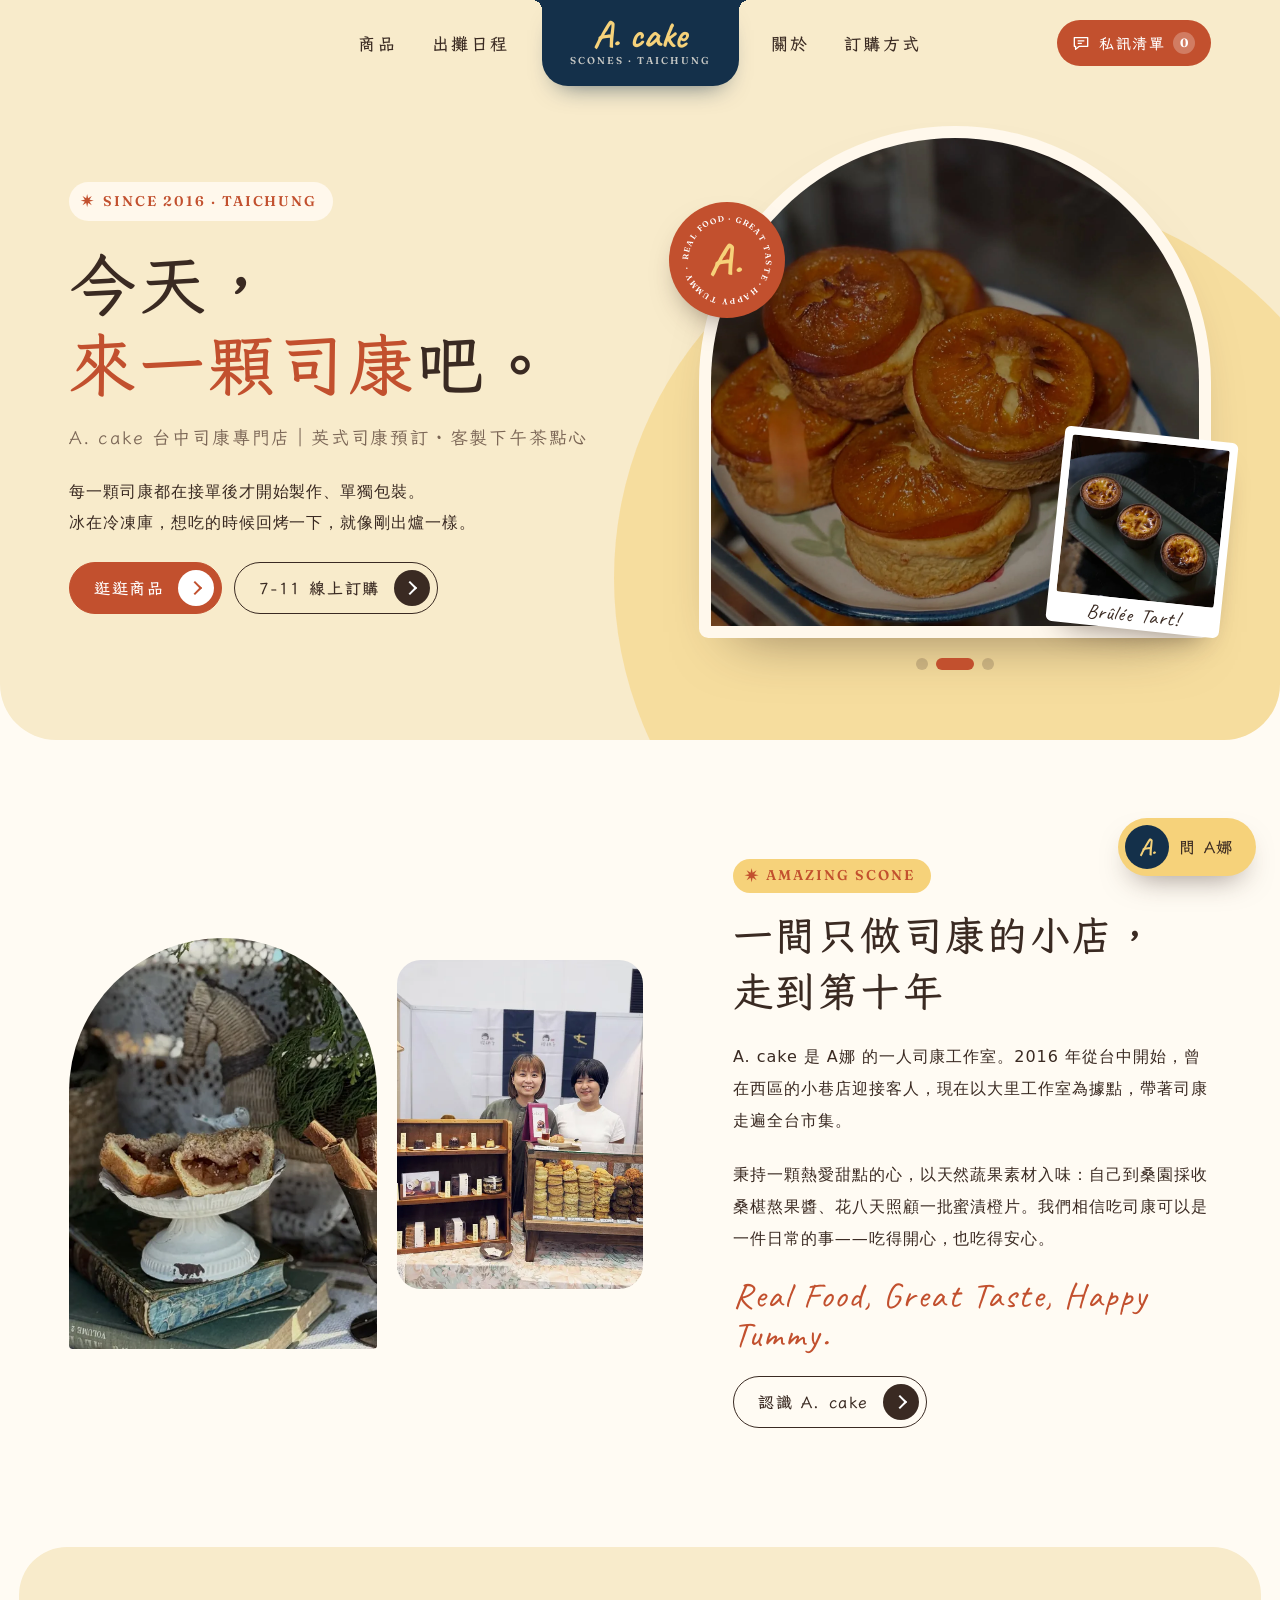
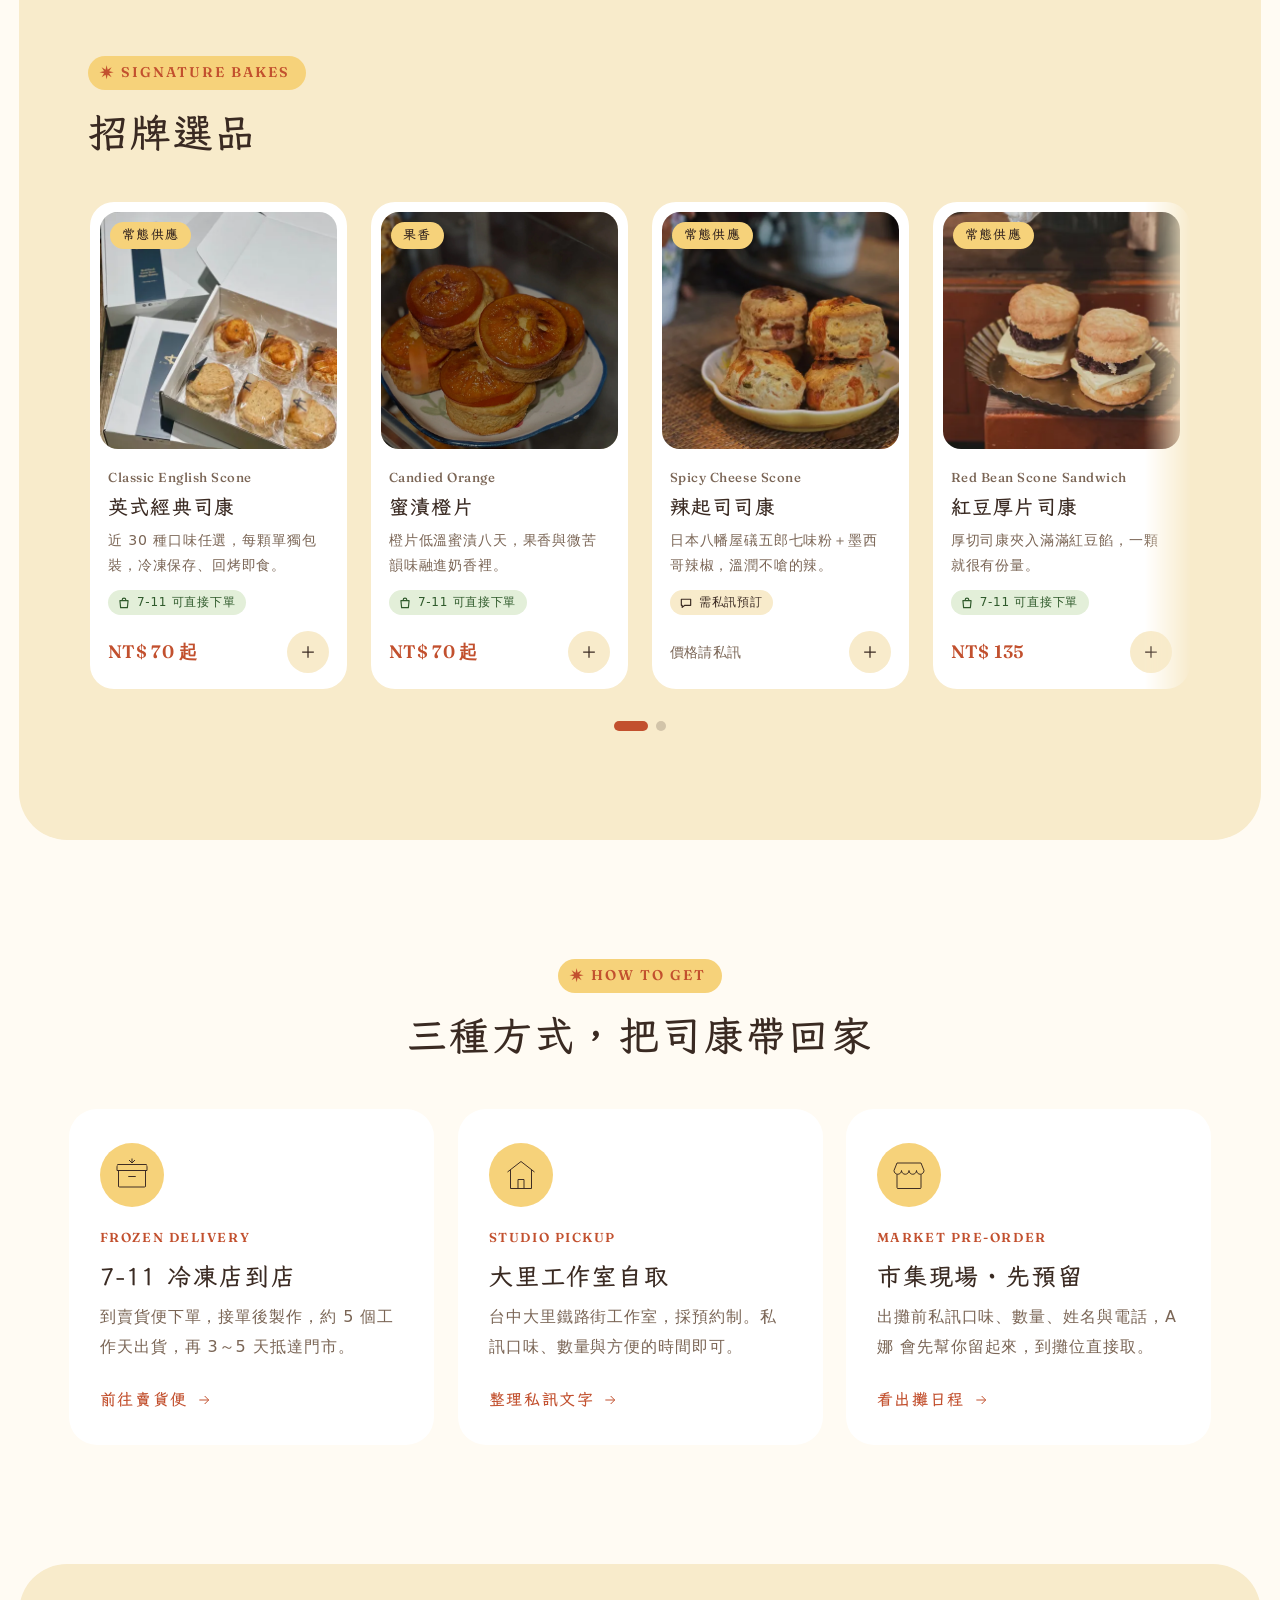
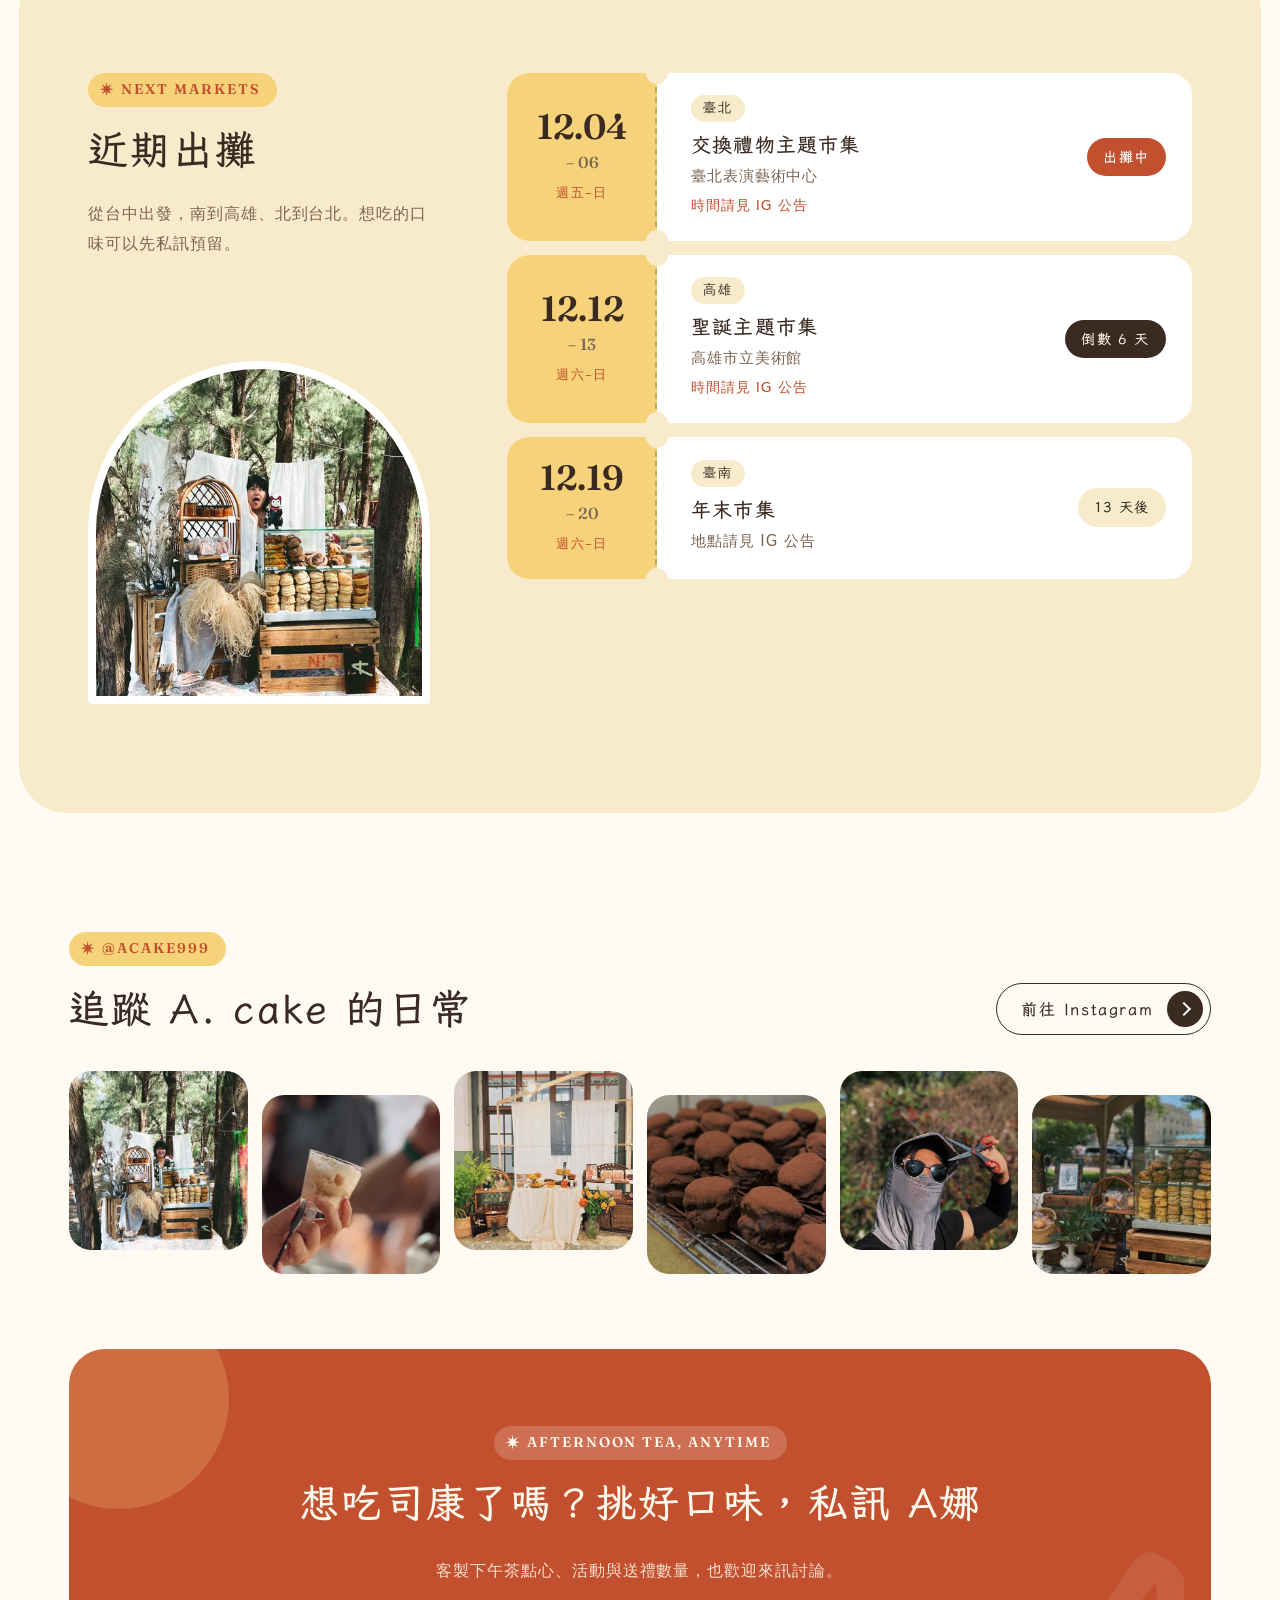
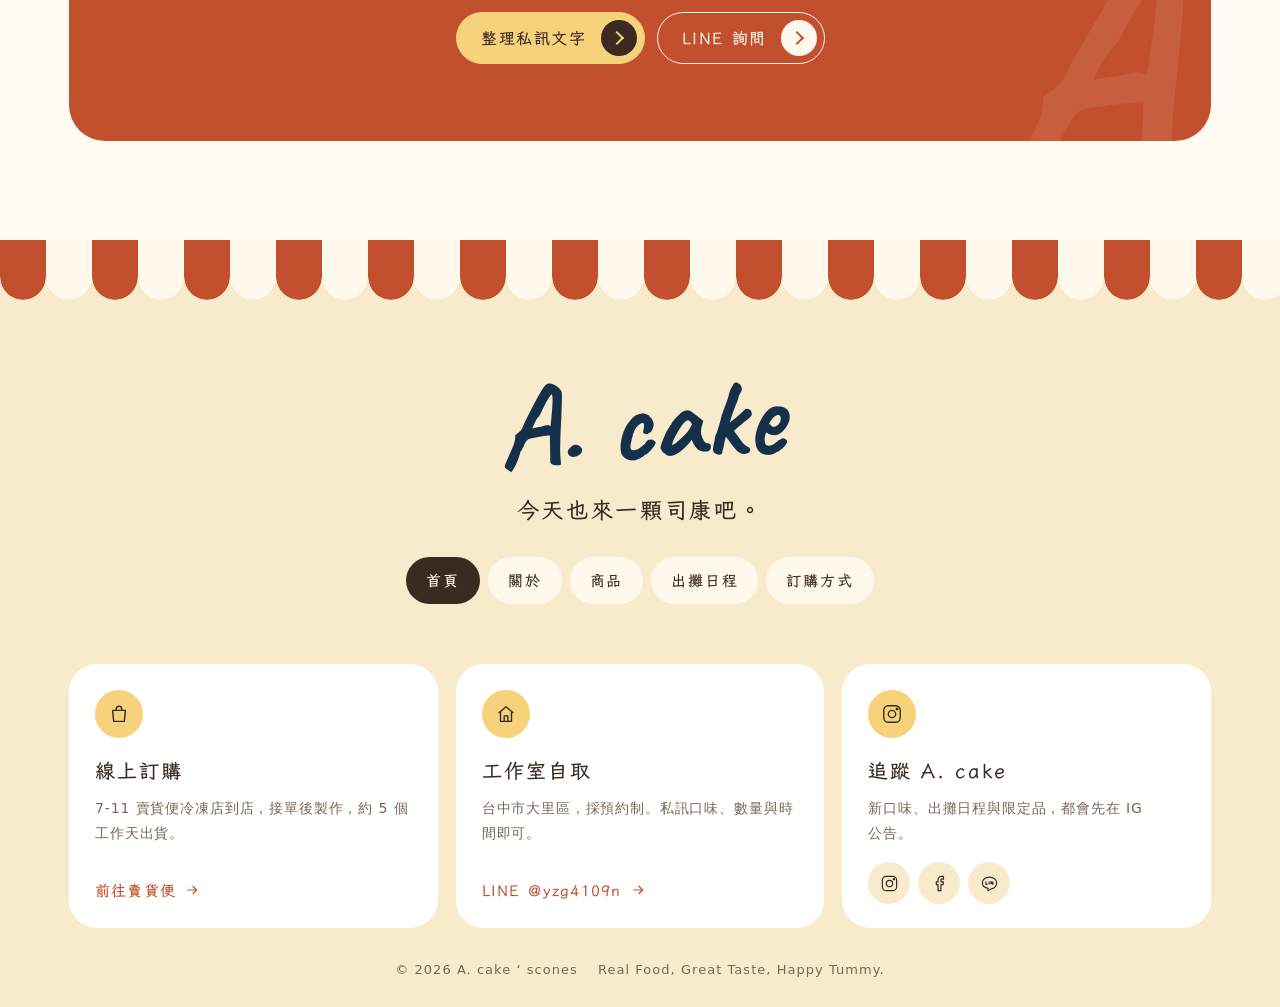
==== commit 28113d55: "司康口味各自成卡、分類改為七大類；修正商品卡＋鈕點不到、清單依商品分組 - 修正：基底 perspective 讓商品卡文字區自成一層，＋鈕被「看詳情」整卡按鈕蓋住，所有卡片的＋都點不到 - 私訊清單" ====
--- a/html/index.html
+++ b/html/index.html
@@ -274,7 +274,7 @@
                 <!-- 由 .github/scripts/render.py 依 data/products.json（featured）自動產生 -->
                 <div class="ac_car_track" id="aci_car"><!--products:featured-->
                 <article class="ac_prod" data-cat="scone" data-status="regular"><figure><img src="../image/acake/p_box.webp" srcset="../image/acake/480/p_box.webp 480w, ../image/acake/960/p_box.webp 960w, ../image/acake/p_box.webp 2000w" sizes="(max-width: 768px) 70vw, 320px" onerror="this.onerror=null;this.removeAttribute('srcset')" alt="英式經典司康" width="2000" height="2000" loading="lazy"><span class="ac_tag">常態供應</span></figure><button class="ac_prod_open" type="button" data-prod="classic" aria-label="查看「英式經典司康」詳情"></button><div class="ac_prod_txt"><em>Classic English Scone</em><h3>英式經典司康</h3><p>近 30 種口味任選，每顆單獨包裝，冷凍保存、回烤即食。</p><span class="ac_via is-shop">7-11 可直接下單</span><div class="ac_prod_foot"><span class="ac_price">NT$ 70 起</span><button class="ac_add" type="button" data-add="classic" aria-label="加入私訊清單：英式經典司康"><svg class="plus" viewBox="0 0 24 24" fill="none" stroke="currentColor" stroke-width="1.5" aria-hidden="true"><path d="M12 5v14M5 12h14"/></svg><svg class="ok" viewBox="0 0 24 24" fill="none" stroke="currentColor" stroke-width="1.5" aria-hidden="true"><path d="M5 12.5l4.5 4.5L19 7.5"/></svg></button></div></div></article>
-                <article class="ac_prod" data-cat="scone" data-status="regular"><figure><img src="../image/acake/p_orange.webp" srcset="../image/acake/480/p_orange.webp 480w, ../image/acake/960/p_orange.webp 960w, ../image/acake/p_orange.webp 1440w" sizes="(max-width: 768px) 70vw, 320px" onerror="this.onerror=null;this.removeAttribute('srcset')" alt="蜜漬橙片司康" width="1440" height="1440" loading="lazy"><span class="ac_tag">常態供應</span></figure><button class="ac_prod_open" type="button" data-prod="orange" aria-label="查看「蜜漬橙片司康」詳情"></button><div class="ac_prod_txt"><em>Candied Orange Scone</em><h3>蜜漬橙片司康</h3><p>橙片低溫蜜漬八天，果香與微苦韻味融進奶香裡。</p><span class="ac_via is-shop">7-11 可直接下單</span><div class="ac_prod_foot"><span class="ac_price">NT$ 70 起</span><button class="ac_add" type="button" data-add="orange" aria-label="加入私訊清單：蜜漬橙片司康"><svg class="plus" viewBox="0 0 24 24" fill="none" stroke="currentColor" stroke-width="1.5" aria-hidden="true"><path d="M12 5v14M5 12h14"/></svg><svg class="ok" viewBox="0 0 24 24" fill="none" stroke="currentColor" stroke-width="1.5" aria-hidden="true"><path d="M5 12.5l4.5 4.5L19 7.5"/></svg></button></div></div></article>
+                <article class="ac_prod" data-cat="scone" data-status="regular"><figure><img src="../image/acake/p_orange.webp" srcset="../image/acake/480/p_orange.webp 480w, ../image/acake/960/p_orange.webp 960w, ../image/acake/p_orange.webp 1440w" sizes="(max-width: 768px) 70vw, 320px" onerror="this.onerror=null;this.removeAttribute('srcset')" alt="蜜漬橙片司康" width="1440" height="1440" loading="lazy"><span class="ac_tag">果香</span></figure><button class="ac_prod_open" type="button" data-prod="flv-蜜漬橙片" aria-label="查看「蜜漬橙片」詳情"></button><div class="ac_prod_txt"><em>Candied Orange</em><h3>蜜漬橙片</h3><p>橙片低溫蜜漬八天，果香與微苦韻味融進奶香裡。</p><span class="ac_via is-shop">7-11 可直接下單</span><div class="ac_prod_foot"><span class="ac_price">NT$ 70 起</span><button class="ac_add" type="button" data-add="flv-蜜漬橙片" aria-label="加入私訊清單：蜜漬橙片"><svg class="plus" viewBox="0 0 24 24" fill="none" stroke="currentColor" stroke-width="1.5" aria-hidden="true"><path d="M12 5v14M5 12h14"/></svg><svg class="ok" viewBox="0 0 24 24" fill="none" stroke="currentColor" stroke-width="1.5" aria-hidden="true"><path d="M5 12.5l4.5 4.5L19 7.5"/></svg></button></div></div></article>
                 <article class="ac_prod" data-cat="scone" data-status="regular"><figure><img src="../image/acake/p_spicy.webp" srcset="../image/acake/480/p_spicy.webp 480w, ../image/acake/960/p_spicy.webp 960w, ../image/acake/p_spicy.webp 1440w" sizes="(max-width: 768px) 70vw, 320px" onerror="this.onerror=null;this.removeAttribute('srcset')" alt="辣起司司康" width="1440" height="1440" loading="lazy"><span class="ac_tag">常態供應</span></figure><button class="ac_prod_open" type="button" data-prod="spicy" aria-label="查看「辣起司司康」詳情"></button><div class="ac_prod_txt"><em>Spicy Cheese Scone</em><h3>辣起司司康</h3><p>日本八幡屋礒五郎七味粉＋墨西哥辣椒，溫潤不嗆的辣。</p><span class="ac_via">需私訊預訂</span><div class="ac_prod_foot"><span class="ac_price is-ask">價格請私訊</span><button class="ac_add" type="button" data-add="spicy" aria-label="加入私訊清單：辣起司司康"><svg class="plus" viewBox="0 0 24 24" fill="none" stroke="currentColor" stroke-width="1.5" aria-hidden="true"><path d="M12 5v14M5 12h14"/></svg><svg class="ok" viewBox="0 0 24 24" fill="none" stroke="currentColor" stroke-width="1.5" aria-hidden="true"><path d="M5 12.5l4.5 4.5L19 7.5"/></svg></button></div></div></article>
                 <article class="ac_prod" data-cat="special" data-status="regular"><figure><img src="../image/acake/p_redbean.webp" srcset="../image/acake/480/p_redbean.webp 480w, ../image/acake/960/p_redbean.webp 960w, ../image/acake/p_redbean.webp 2000w" sizes="(max-width: 768px) 70vw, 320px" onerror="this.onerror=null;this.removeAttribute('srcset')" alt="紅豆厚片司康" width="2000" height="2000" loading="lazy"><span class="ac_tag">常態供應</span></figure><button class="ac_prod_open" type="button" data-prod="redbean" aria-label="查看「紅豆厚片司康」詳情"></button><div class="ac_prod_txt"><em>Red Bean Scone Sandwich</em><h3>紅豆厚片司康</h3><p>厚切司康夾入滿滿紅豆餡，一顆就很有份量。</p><span class="ac_via is-shop">7-11 可直接下單</span><div class="ac_prod_foot"><span class="ac_price">NT$ 135</span><button class="ac_add" type="button" data-add="redbean" aria-label="加入私訊清單：紅豆厚片司康"><svg class="plus" viewBox="0 0 24 24" fill="none" stroke="currentColor" stroke-width="1.5" aria-hidden="true"><path d="M12 5v14M5 12h14"/></svg><svg class="ok" viewBox="0 0 24 24" fill="none" stroke="currentColor" stroke-width="1.5" aria-hidden="true"><path d="M5 12.5l4.5 4.5L19 7.5"/></svg></button></div></div></article>
                 <article class="ac_prod" data-cat="limited" data-status="seasonal"><figure><img src="../image/acake/p_pinecone.webp" srcset="../image/acake/480/p_pinecone.webp 480w, ../image/acake/p_pinecone.webp 1080w" sizes="(max-width: 768px) 70vw, 320px" onerror="this.onerror=null;this.removeAttribute('srcset')" alt="松果巧克力司康" width="1080" height="1350" loading="lazy"><span class="ac_tag is-seasonal">季節限定</span></figure><button class="ac_prod_open" type="button" data-prod="pinecone" aria-label="查看「松果巧克力司康」詳情"></button><div class="ac_prod_txt"><em>Pine Cone Chocolate Scone</em><h3>松果巧克力司康</h3><p>聖誕節限定，糖粉像雪、可可奶酥像土壤。</p><span class="ac_via">需私訊預訂</span><div class="ac_prod_foot"><span class="ac_price is-ask">價格請私訊</span><button class="ac_add" type="button" data-add="pinecone" aria-label="加入私訊清單：松果巧克力司康"><svg class="plus" viewBox="0 0 24 24" fill="none" stroke="currentColor" stroke-width="1.5" aria-hidden="true"><path d="M12 5v14M5 12h14"/></svg><svg class="ok" viewBox="0 0 24 24" fill="none" stroke="currentColor" stroke-width="1.5" aria-hidden="true"><path d="M5 12.5l4.5 4.5L19 7.5"/></svg></button></div></div></article>
@@ -377,7 +377,7 @@
 <script src="../js/ac_layout.js" data-part="footer"></script>
 </div>
 
-<script id="ac_data" type="application/json"><!--products:data-->{"categories":[{"id":"scone","name":"經典司康","en":"Classic Scones"},{"id":"special","name":"厚片・夾心","en":"Filled Scones"},{"id":"limited","name":"季節限定","en":"Limited"},{"id":"dessert","name":"甜點","en":"Desserts"},{"id":"pantry","name":"果醬・橙品","en":"Jam & Citrus"},{"id":"gift","name":"節慶禮盒","en":"Gift Boxes"}],"flavors":[{"name":"原味","group":"經典"},{"name":"伯爵茶","group":"經典"},{"name":"純粹蜂蜜","group":"經典"},{"name":"蔓越莓","group":"經典"},{"name":"藍莓","group":"經典"},{"name":"蘭姆酒葡萄乾","group":"經典"},{"name":"英式經典奶酥","group":"經典"},{"name":"鹹乳酪","group":"經典"},{"name":"蜜漬橙片","group":"果香"},{"name":"草莓乳酪果餡","group":"果香"},{"name":"綜合莓果奇亞籽乳酪","group":"果香"},{"name":"桑椹","group":"果香"},{"name":"英式奶酥蘋果派","group":"果香"},{"name":"草莓花生無違和","group":"果香"},{"name":"滿嘴巧克力","group":"可可・堅果"},{"name":"巧克力","group":"可可・堅果"},{"name":"黑森林","group":"可可・堅果"},{"name":"焦糖核桃","group":"可可・堅果"},{"name":"海鹽栗子","group":"可可・堅果"},{"name":"咖啡奶油乾酪杏仁脆片","group":"可可・堅果"},{"name":"純粹抹茶","group":"茶香"},{"name":"泰式奶茶","group":"茶香"},{"name":"鐵觀音","group":"茶香"},{"name":"蜜橙烏龍茶","group":"茶香"},{"name":"榛果可可脆粒花捲","group":"花捲"},{"name":"肉桂球球捲","group":"花捲"},{"name":"南瓜有機籽花捲","group":"花捲"},{"name":"紫薯地瓜花捲","group":"花捲"}],"products":[{"id":"classic","name":"英式經典司康","en":"Classic English Scone","category":"scone","status":"regular","myship":true,"summary":"近 30 種口味任選，每顆單獨包裝，冷凍保存、回烤即食。","desc":"散發淡雅奶油與麵粉香氣，厚實柔鬆的口感，是經典的英式風味。\n\n司康接單後才開始製作，每顆都單獨包裝。冰在冷凍庫當儲糧，想吃的時候輕鬆加熱回烤，就像剛出爐一樣香氣四溢、蓬鬆濕潤。沏壺茶，搭配果醬或凝脂奶油（clotted cream）一起享用。","specs":[{"name":"口味","value":"原味、伯爵茶、蜜漬橙片、滿嘴巧克力、花捲系列等，完整口味見下方「口味菜單」"},{"name":"包裝","value":"每顆單獨包裝"},{"name":"取貨","value":"7-11 冷凍店到店／大里工作室自取／市集預留"}],"options":null,"instagram":null,"images":[{"src":"p_box.webp","width":2000,"height":2000},{"src":"p_swirl.webp","width":1440,"height":1440},{"src":"a_cut.webp","width":1440,"height":1920}],"price":"NT$ 70 起"},{"id":"orange","name":"蜜漬橙片司康","en":"Candied Orange Scone","category":"scone","status":"regular","myship":true,"summary":"橙片低溫蜜漬八天，果香與微苦韻味融進奶香裡。","desc":"香橙低溫蜜漬，鎖住果香與微苦韻味，與英式司康的奶香酥鬆完美交融。\n\n橙皮的清新果酸緩緩綻放，讓英式經典司康多了一份法式優雅與成熟風味。每一批蜜漬橙片都要經過八天的照顧，冬季才會正常供應。","specs":[{"name":"供應","value":"冬季為主，依蜜漬橙片製作進度"},{"name":"取貨","value":"7-11 冷凍店到店／大里工作室自取／市集預留"}],"options":null,"instagram":"DR11BtokToJ","images":[{"src":"p_orange.webp","width":1440,"height":1440},{"src":"h_orange.webp","width":1440,"height":1440}],"price":"NT$ 70 起"},{"id":"choco","name":"滿嘴巧克力司康","en":"Double Chocolate Scone","category":"scone","status":"regular","myship":true,"summary":"冬天才有的濃郁可可，巧克力控的指定款。","desc":"有冬天的感覺，才會安排滿嘴巧克力出場。可可的厚度一口接一口，是市集上許多朋友指定要預留的口味。","specs":[{"name":"供應","value":"天氣轉涼後供應"},{"name":"取貨","value":"7-11 冷凍店到店／大里工作室自取／市集預留"}],"options":null,"instagram":"DTNX5_nEX8L","images":[{"src":"p_choco.webp","width":1440,"height":1439},{"src":"p_choco2.webp","width":1440,"height":1440}],"price":"NT$ 70 起"},{"id":"spicy","name":"辣起司司康","en":"Spicy Cheese Scone","category":"scone","status":"regular","myship":false,"summary":"日本八幡屋礒五郎七味粉＋墨西哥辣椒，溫潤不嗆的辣。","desc":"整體辣度適中，口感溫和。\n\n嚴選日本八幡屋礒五郎唐辛子七味粉，古老的醇香底韻注入西式甜點；墨西哥辣椒的鮮辣與辣起司的濃郁起司香氣相輔相成，交織出絲絲入扣的辛香層次。\n\n司康主要呈現溫潤不嗆的辣感，讓你越吃越香。","specs":[{"name":"辣度","value":"適中，溫潤不嗆"},{"name":"供應","value":"市集為主，歡迎私訊詢問"}],"options":null,"instagram":"DUIUbvVETm8","images":[{"src":"p_spicy.webp","width":1440,"height":1440},{"src":"p_spicy2.webp","width":1440,"height":1440}],"price":""},{"id":"swirl","name":"花捲司康系列","en":"Swirl Scones","category":"scone","status":"regular","myship":true,"summary":"捲紋層次帶出酥鬆與綿密濕潤，口味依季節輪替。","desc":"把餡料一圈圈捲進司康裡，捲紋層次帶出酥鬆與綿密濕潤的口感。\n\n常見口味有榛果可可脆粒花捲、肉桂球球捲、南瓜有機籽花捲、紫薯地瓜花捲；年節期間另有伯爵茶球球捲限定口味。","specs":[{"name":"口味","value":"榛果可可脆粒／肉桂球球捲／南瓜有機籽／紫薯地瓜"},{"name":"取貨","value":"7-11 冷凍店到店／大里工作室自取／市集預留"}],"options":null,"instagram":"DTiOWsgkcLd","images":[{"src":"p_swirl.webp","width":1440,"height":1440},{"src":"h_swirl.webp","width":1440,"height":1440}],"price":"NT$ 70 起"},{"id":"redbean","name":"紅豆厚片司康","en":"Red Bean Scone Sandwich","category":"special","status":"regular","myship":true,"summary":"厚切司康夾入滿滿紅豆餡，一顆就很有份量。","desc":"把司康對切成厚片，夾入滿滿的紅豆餡。外層酥香、內餡綿密，是一顆就很有份量的點心。市集上另有芋頭厚片司康不定期登場。","specs":[{"name":"規格","value":"一入"},{"name":"取貨","value":"7-11 冷凍店到店／大里工作室自取"}],"options":null,"instagram":null,"images":[{"src":"p_redbean.webp","width":2000,"height":2000},{"src":"p_taro.webp","width":1440,"height":1439}],"price":"NT$ 135"},{"id":"mulberry-jam","name":"桑椹抹醬司康","en":"Mulberry Jam Scone","category":"special","status":"regular","myship":true,"summary":"抹上自家熬煮的桑椹果餡，酸甜剛好。","desc":"每年四月親自到桑園採收、挑果，熬成自家的桑椹果餡，再滿滿抹在司康上。桑椹的季節很短，果醬用完就要等下一次採收期。","specs":[{"name":"規格","value":"一入"},{"name":"供應","value":"依桑椹果餡存量"}],"options":null,"instagram":"DWoQR85kdUB","images":[{"src":"p_jamscone.webp","width":2000,"height":2000}],"price":"NT$ 135"},{"id":"mulberry","name":"桑果夾心司康","en":"Fresh Mulberry Scone","category":"limited","status":"seasonal","myship":false,"summary":"四月桑椹季限定，來得剛好，也剛好珍貴。","desc":"桑椹的季節很短，在剛好時節相遇。把島嶼的季節風味注入每一顆司康裡，能吃到這一款期間限定品項真的很幸運。","specs":[{"name":"供應","value":"每年四月桑椹季，市集限定"}],"options":null,"instagram":"DWyhdc4kZVI","images":[{"src":"p_mulberry.webp","width":1440,"height":1800},{"src":"p_mulberry2.webp","width":1080,"height":1350}],"price":""},{"id":"durian","name":"榴槤杯子司康","en":"Durian Cup Scone","category":"limited","status":"seasonal","myship":false,"summary":"椰絲、榴槤泥、榴槤酥與司康，三層分明的杯子甜點。","desc":"榴槤本身氣味強烈、口感濃郁，透過層次分明的結構，每一口都柔滑不膩。\n\n頂層撒滿細雪般的白色椰絲，帶有淡淡椰香與咬勁；中層是質地滑順的濃郁榴槤泥，被馬斯卡彭柔化得更加順口；底層交織著榴槤酥與鬆軟司康。","specs":[{"name":"供應","value":"活動期間少量供應"}],"options":null,"instagram":"DbI_ODlj7Sl","images":[{"src":"p_durian.webp","width":1587,"height":1983},{"src":"p_durian2.webp","width":2000,"height":2000},{"src":"p_durian3.webp","width":2000,"height":1996}],"price":""},{"id":"genmaicha","name":"一保堂穀香玄米茶司康","en":"Genmaicha Scone","category":"limited","status":"seasonal","myship":false,"summary":"京都玄米茶的茶韻，遇上台灣爆米香。","desc":"將玄米茶茶葉與炒米交織出的烘焙香氣揉進司康，入口淡淡茶韻，隨後綻放溫暖的米香與奶油香。\n\n上層淋上玄米茶奶醬，再搭配台灣傳統爆米香，酥脆的米粒在口中輕輕散開，把一份屬於台灣的米食記憶，放進一顆司康裡。","specs":[{"name":"供應","value":"活動限定"}],"options":null,"instagram":"Db8K17HPKgo","images":[{"src":"p_genmai.webp","width":1350,"height":1688}],"price":""},{"id":"oolong","name":"紅韻金花奶油乳酪司康","en":"Red Oolong Scone with Daylily Cream Cheese","category":"limited","status":"seasonal","myship":false,"summary":"紅烏龍茶底、蜜漬金針花，花東風土的台味甜點。","desc":"以焙火香氣醇厚的紅烏龍茶為底，揉入帶有自然甘甜的蜜漬金針花，頂層抹上特製金針花風味奶油乳酪。\n\n醇厚的茶香、金針花的細緻花香與濃郁滑順的乳香相互交織，彷彿置身花東的暖陽與風土中。","specs":[{"name":"供應","value":"活動期間限定"}],"options":null,"instagram":"DbihP44RSjj","images":[{"src":"p_oolong.webp","width":1599,"height":2000}],"price":""},{"id":"pinecone","name":"松果巧克力司康","en":"Pine Cone Chocolate Scone","category":"limited","status":"seasonal","myship":false,"summary":"聖誕節限定，糖粉像雪、可可奶酥像土壤。","desc":"為聖誕季節打造的限定司康。以巧克力為主體風味，表層糖粉像是下了雪般夢幻，底層可可奶酥像是土裡的情境，再點綴聖誕造型餅乾。\n\n搭配覆盆子玫瑰果醬，帶來清新的莓果香與明亮的酸度。整體香氣深沉、口感紮實，風味濃郁卻不甜膩。","specs":[{"name":"供應","value":"聖誕節限定"},{"name":"取貨","value":"7-11 賣貨便／大里工作室自取（私訊預約）／市集取貨"}],"options":null,"instagram":"DSFUUpqEcI-","images":[{"src":"p_pinecone.webp","width":1080,"height":1350},{"src":"p_pinecone2.webp","width":1080,"height":1350}],"price":""},{"id":"brulee","name":"布蕾塔","en":"Crème Brûlée Tart","category":"dessert","status":"regular","myship":true,"summary":"A. cake 經典甜點，絲滑順口、不甜不膩。","desc":"布蕾塔內餡絲滑順口且不甜不膩，口感綿密細緻，充滿濃郁蛋奶香。不加一滴水，自然無添加，注入深邃的層次。","specs":[{"name":"保存","value":"冷藏 7 天、冷凍 20 天"},{"name":"取貨","value":"7-11 冷凍店到店／大里工作室自取／宅配"}],"options":[{"name":"三入","price":210},{"name":"六入","price":420},{"name":"十二入","price":840}],"instagram":"DMPO2yWTSjv","images":[{"src":"p_brulee.webp","width":2000,"height":2000},{"src":"p_brulee_ny2.webp","width":1440,"height":1920}],"price":"NT$ 210 起"},{"id":"jam","name":"手工果醬","en":"Handmade Jam","category":"pantry","status":"regular","myship":true,"summary":"香吉士、綜合莓果、桑椹，最經典的司康吃法。","desc":"自家熬煮的果醬，抹在溫熱的司康上，是最經典的英式吃法。桑椹果醬使用親自採收的桑果，數量有限。","specs":[{"name":"容量","value":"250g／75g（桑椹僅 250g）"}],"options":[{"name":"香吉士","price":210},{"name":"綜合莓果","price":210},{"name":"桑椹","price":210}],"instagram":null,"images":[{"src":"p_jam.webp","width":1996,"height":2000}],"price":"NT$ 295 起"},{"id":"orange-strip","name":"蜜漬橙條","en":"Candied Orange Peel","category":"pantry","status":"regular","myship":true,"summary":"低溫蜜漬的橙皮，配茶、入菜、做甜點都好。","desc":"與蜜漬橙片司康同一批細心照顧的香橙，切成條狀低溫蜜漬，保留橙皮的清香與微苦。","specs":[{"name":"規格","value":"80g"}],"options":null,"instagram":null,"images":[{"src":"p_orangestrip.webp","width":1440,"height":1440}],"price":"NT$ 150"},{"id":"orange-choc","name":"蜜漬橙片巧克力","en":"Chocolate-dipped Candied Orange","category":"pantry","status":"regular","myship":true,"summary":"蜜漬橙片沾上巧克力，送禮自用都合適。","desc":"以蜜漬橙片沾裹巧克力，橙香的清新酸甜與可可的濃郁在口中交疊。","specs":null,"options":[{"name":"十入","price":750},{"name":"一入","price":80}],"instagram":null,"images":[{"src":"p_orangechoc.webp","width":1440,"height":1440}],"price":"NT$ 750（十入）"},{"id":"moon","name":"中秋禮盒｜玉兔嶼花相映","en":"Moonlit of Golden","category":"gift","status":"ended","myship":false,"summary":"流心奶黃司康，以英式司康詮釋中秋送禮。","desc":"以月兔環繞明月為意象，揉合花卉元素與團聚、祝福的美好寓意，延伸至禮盒設計之中。\n\n流心奶黃司康：金黃酥香的司康隨著撥開，溫潤流沙般的奶黃緩緩化開，濃郁奶香與微微鹹香交疊，細膩卻不甜膩。","specs":[{"name":"四入禮盒","value":"NT$ 480（早鳥 NT$ 430）"},{"name":"六入禮盒","value":"NT$ 680（早鳥 NT$ 630）"},{"name":"檔期","value":"2026 中秋，已結束"}],"options":null,"instagram":"DcxX9E8kYhh","images":[{"src":"p_moon.webp","width":1500,"height":2000},{"src":"p_moon2.webp","width":1080,"height":1440},{"src":"p_moon3.webp","width":1500,"height":2000}],"price":"NT$ 480 起"},{"id":"newyear","name":"新春禮盒｜馬上有福","en":"Lunar New Year Gift Box","category":"gift","status":"ended","myship":false,"summary":"四款特色司康，盒內隨機附福氣貓咪吊牌。","desc":"挑選 A. cake 四款最具特色的司康：原味、蜜漬橙片、草莓花生無違和，以及年節限定的伯爵茶球球捲。無論送禮或犒賞自己都合適，盒內隨機贈送一款福氣貓咪吊牌。","specs":[{"name":"馬上有福（四入）","value":"NT$ 390"},{"name":"迎春大發（十入）","value":"NT$ 1,100，含蜜漬橙條、香吉士果醬與抹刀"},{"name":"檔期","value":"2026 春節，已結束"}],"options":null,"instagram":"DUalBVjEVdj","images":[{"src":"p_newyear.webp","width":1440,"height":1800},{"src":"p_brulee_ny.webp","width":1440,"height":1920}],"price":"NT$ 390 起"}]}<!--/products:data--></script>
+<script id="ac_data" type="application/json"><!--products:data-->{"categories":[{"id":"scone","name":"司康","en":"Scones"},{"id":"swirl","name":"花捲司康","en":"Swirl Scones"},{"id":"special","name":"厚片・夾心","en":"Filled Scones"},{"id":"limited","name":"季節限定","en":"Limited"},{"id":"dessert","name":"甜點","en":"Desserts"},{"id":"pantry","name":"果醬・其他","en":"Jam & More"},{"id":"gift","name":"節慶禮盒","en":"Gift Boxes"}],"flavors":[{"name":"原味","group":"經典","en":"Plain"},{"name":"伯爵茶","group":"經典","en":"Earl Grey"},{"name":"純粹蜂蜜","group":"經典","en":"Honey"},{"name":"蔓越莓","group":"經典","en":"Cranberry"},{"name":"藍莓","group":"經典","en":"Blueberry"},{"name":"蘭姆酒葡萄乾","group":"經典","en":"Rum Raisin"},{"name":"英式經典奶酥","group":"經典","en":"Classic Crumble"},{"name":"鹹乳酪","group":"經典","en":"Savory Cheese"},{"name":"蜜漬橙片","group":"果香","en":"Candied Orange","summary":"橙片低溫蜜漬八天，果香與微苦韻味融進奶香裡。","desc":"香橙低溫蜜漬，鎖住果香與微苦韻味，與英式司康的奶香酥鬆完美交融。\n\n橙皮的清新果酸緩緩綻放，讓英式經典司康多了一份法式優雅與成熟風味。每一批蜜漬橙片都要經過八天的照顧，冬季才會正常供應。","images":[{"src":"p_orange.webp","width":1440,"height":1440},{"src":"h_orange.webp","width":1440,"height":1440}],"instagram":"DR11BtokToJ","featured":true},{"name":"草莓乳酪果餡","group":"果香","en":"Strawberry Cream Cheese"},{"name":"綜合莓果奇亞籽乳酪","group":"果香","en":"Mixed Berry Chia Cheese"},{"name":"桑椹","group":"果香","en":"Mulberry"},{"name":"英式奶酥蘋果派","group":"果香","en":"Apple Crumble Pie"},{"name":"草莓花生無違和","group":"果香","en":"Strawberry Peanut"},{"name":"滿嘴巧克力","group":"可可・堅果","en":"Double Chocolate","summary":"冬天才有的濃郁可可，巧克力控的指定款。","desc":"有冬天的感覺，才會安排滿嘴巧克力出場。可可的厚度一口接一口，是市集上許多朋友指定要預留的口味。","images":[{"src":"p_choco.webp","width":1440,"height":1439},{"src":"p_choco2.webp","width":1440,"height":1440}],"instagram":"DTNX5_nEX8L"},{"name":"巧克力","group":"可可・堅果","en":"Chocolate"},{"name":"黑森林","group":"可可・堅果","en":"Black Forest"},{"name":"焦糖核桃","group":"可可・堅果","en":"Caramel Walnut"},{"name":"海鹽栗子","group":"可可・堅果","en":"Sea Salt Chestnut"},{"name":"咖啡奶油乾酪杏仁脆片","group":"可可・堅果","en":"Coffee Cream Cheese Almond"},{"name":"純粹抹茶","group":"茶香","en":"Matcha"},{"name":"泰式奶茶","group":"茶香","en":"Thai Milk Tea"},{"name":"鐵觀音","group":"茶香","en":"Tieguanyin Oolong"},{"name":"蜜橙烏龍茶","group":"茶香","en":"Orange Oolong"}],"products":[{"id":"classic","name":"英式經典司康","en":"Classic English Scone","category":"scone","status":"regular","myship":true,"summary":"近 30 種口味任選，每顆單獨包裝，冷凍保存、回烤即食。","desc":"散發淡雅奶油與麵粉香氣，厚實柔鬆的口感，是經典的英式風味。\n\n司康接單後才開始製作，每顆都單獨包裝。冰在冷凍庫當儲糧，想吃的時候輕鬆加熱回烤，就像剛出爐一樣香氣四溢、蓬鬆濕潤。沏壺茶，搭配果醬或凝脂奶油（clotted cream）一起享用。","specs":[{"name":"口味","value":"原味、伯爵茶、蜜漬橙片、滿嘴巧克力等，完整口味見下方「口味菜單」"},{"name":"包裝","value":"每顆單獨包裝"},{"name":"取貨","value":"7-11 冷凍店到店／大里工作室自取／市集預留"}],"options":null,"instagram":null,"images":[{"src":"p_box.webp","width":2000,"height":2000},{"src":"p_swirl.webp","width":1440,"height":1440},{"src":"a_cut.webp","width":1440,"height":1920}],"parent":null,"flavor":null,"group":null,"gi":null,"price":"NT$ 70 起"},{"id":"spicy","name":"辣起司司康","en":"Spicy Cheese Scone","category":"scone","status":"regular","myship":false,"summary":"日本八幡屋礒五郎七味粉＋墨西哥辣椒，溫潤不嗆的辣。","desc":"整體辣度適中，口感溫和。\n\n嚴選日本八幡屋礒五郎唐辛子七味粉，古老的醇香底韻注入西式甜點；墨西哥辣椒的鮮辣與辣起司的濃郁起司香氣相輔相成，交織出絲絲入扣的辛香層次。\n\n司康主要呈現溫潤不嗆的辣感，讓你越吃越香。","specs":[{"name":"辣度","value":"適中，溫潤不嗆"},{"name":"供應","value":"市集為主，歡迎私訊詢問"}],"options":null,"instagram":"DUIUbvVETm8","images":[{"src":"p_spicy.webp","width":1440,"height":1440},{"src":"p_spicy2.webp","width":1440,"height":1440}],"parent":null,"flavor":null,"group":null,"gi":null,"price":""},{"id":"swirl","name":"花捲司康系列","en":"Swirl Scones","category":"swirl","status":"regular","myship":true,"summary":"捲紋層次帶出酥鬆與綿密濕潤，口味依季節輪替。","desc":"把餡料一圈圈捲進司康裡，捲紋層次帶出酥鬆與綿密濕潤的口感。\n\n常見口味有榛果可可脆粒花捲、肉桂球球捲、南瓜有機籽花捲、紫薯地瓜花捲；年節期間另有伯爵茶球球捲限定口味。","specs":[{"name":"取貨","value":"7-11 冷凍店到店／大里工作室自取／市集預留"}],"options":[{"name":"榛果可可脆粒"},{"name":"肉桂球球捲"},{"name":"南瓜有機籽"},{"name":"紫薯地瓜"}],"instagram":"DTiOWsgkcLd","images":[{"src":"p_swirl.webp","width":1440,"height":1440},{"src":"h_swirl.webp","width":1440,"height":1440}],"parent":null,"flavor":null,"group":null,"gi":null,"price":"NT$ 70 起"},{"id":"redbean","name":"紅豆厚片司康","en":"Red Bean Scone Sandwich","category":"special","status":"regular","myship":true,"summary":"厚切司康夾入滿滿紅豆餡，一顆就很有份量。","desc":"把司康對切成厚片，夾入滿滿的紅豆餡。外層酥香、內餡綿密，是一顆就很有份量的點心。市集上另有芋頭厚片司康不定期登場。","specs":[{"name":"規格","value":"一入"},{"name":"取貨","value":"7-11 冷凍店到店／大里工作室自取"}],"options":null,"instagram":null,"images":[{"src":"p_redbean.webp","width":2000,"height":2000},{"src":"p_taro.webp","width":1440,"height":1439}],"parent":null,"flavor":null,"group":null,"gi":null,"price":"NT$ 135"},{"id":"mulberry-jam","name":"桑椹抹醬司康","en":"Mulberry Jam Scone","category":"special","status":"regular","myship":true,"summary":"抹上自家熬煮的桑椹果餡，酸甜剛好。","desc":"每年四月親自到桑園採收、挑果，熬成自家的桑椹果餡，再滿滿抹在司康上。桑椹的季節很短，果醬用完就要等下一次採收期。","specs":[{"name":"規格","value":"一入"},{"name":"供應","value":"依桑椹果餡存量"}],"options":null,"instagram":"DWoQR85kdUB","images":[{"src":"p_jamscone.webp","width":2000,"height":2000}],"parent":null,"flavor":null,"group":null,"gi":null,"price":"NT$ 135"},{"id":"mulberry","name":"桑果夾心司康","en":"Fresh Mulberry Scone","category":"limited","status":"seasonal","myship":false,"summary":"四月桑椹季限定，來得剛好，也剛好珍貴。","desc":"桑椹的季節很短，在剛好時節相遇。把島嶼的季節風味注入每一顆司康裡，能吃到這一款期間限定品項真的很幸運。","specs":[{"name":"供應","value":"每年四月桑椹季，市集限定"}],"options":null,"instagram":"DWyhdc4kZVI","images":[{"src":"p_mulberry.webp","width":1440,"height":1800},{"src":"p_mulberry2.webp","width":1080,"height":1350}],"parent":null,"flavor":null,"group":null,"gi":null,"price":""},{"id":"durian","name":"榴槤杯子司康","en":"Durian Cup Scone","category":"limited","status":"seasonal","myship":false,"summary":"椰絲、榴槤泥、榴槤酥與司康，三層分明的杯子甜點。","desc":"榴槤本身氣味強烈、口感濃郁，透過層次分明的結構，每一口都柔滑不膩。\n\n頂層撒滿細雪般的白色椰絲，帶有淡淡椰香與咬勁；中層是質地滑順的濃郁榴槤泥，被馬斯卡彭柔化得更加順口；底層交織著榴槤酥與鬆軟司康。","specs":[{"name":"供應","value":"活動期間少量供應"}],"options":null,"instagram":"DbI_ODlj7Sl","images":[{"src":"p_durian.webp","width":1587,"height":1983},{"src":"p_durian2.webp","width":2000,"height":2000},{"src":"p_durian3.webp","width":2000,"height":1996}],"parent":null,"flavor":null,"group":null,"gi":null,"price":""},{"id":"genmaicha","name":"一保堂穀香玄米茶司康","en":"Genmaicha Scone","category":"limited","status":"seasonal","myship":false,"summary":"京都玄米茶的茶韻，遇上台灣爆米香。","desc":"將玄米茶茶葉與炒米交織出的烘焙香氣揉進司康，入口淡淡茶韻，隨後綻放溫暖的米香與奶油香。\n\n上層淋上玄米茶奶醬，再搭配台灣傳統爆米香，酥脆的米粒在口中輕輕散開，把一份屬於台灣的米食記憶，放進一顆司康裡。","specs":[{"name":"供應","value":"活動限定"}],"options":null,"instagram":"Db8K17HPKgo","images":[{"src":"p_genmai.webp","width":1350,"height":1688}],"parent":null,"flavor":null,"group":null,"gi":null,"price":""},{"id":"oolong","name":"紅韻金花奶油乳酪司康","en":"Red Oolong Scone with Daylily Cream Cheese","category":"limited","status":"seasonal","myship":false,"summary":"紅烏龍茶底、蜜漬金針花，花東風土的台味甜點。","desc":"以焙火香氣醇厚的紅烏龍茶為底，揉入帶有自然甘甜的蜜漬金針花，頂層抹上特製金針花風味奶油乳酪。\n\n醇厚的茶香、金針花的細緻花香與濃郁滑順的乳香相互交織，彷彿置身花東的暖陽與風土中。","specs":[{"name":"供應","value":"活動期間限定"}],"options":null,"instagram":"DbihP44RSjj","images":[{"src":"p_oolong.webp","width":1599,"height":2000}],"parent":null,"flavor":null,"group":null,"gi":null,"price":""},{"id":"pinecone","name":"松果巧克力司康","en":"Pine Cone Chocolate Scone","category":"limited","status":"seasonal","myship":false,"summary":"聖誕節限定，糖粉像雪、可可奶酥像土壤。","desc":"為聖誕季節打造的限定司康。以巧克力為主體風味，表層糖粉像是下了雪般夢幻，底層可可奶酥像是土裡的情境，再點綴聖誕造型餅乾。\n\n搭配覆盆子玫瑰果醬，帶來清新的莓果香與明亮的酸度。整體香氣深沉、口感紮實，風味濃郁卻不甜膩。","specs":[{"name":"供應","value":"聖誕節限定"},{"name":"取貨","value":"7-11 賣貨便／大里工作室自取（私訊預約）／市集取貨"}],"options":null,"instagram":"DSFUUpqEcI-","images":[{"src":"p_pinecone.webp","width":1080,"height":1350},{"src":"p_pinecone2.webp","width":1080,"height":1350}],"parent":null,"flavor":null,"group":null,"gi":null,"price":""},{"id":"brulee","name":"布蕾塔","en":"Crème Brûlée Tart","category":"dessert","status":"regular","myship":true,"summary":"A. cake 經典甜點，絲滑順口、不甜不膩。","desc":"布蕾塔內餡絲滑順口且不甜不膩，口感綿密細緻，充滿濃郁蛋奶香。不加一滴水，自然無添加，注入深邃的層次。","specs":[{"name":"保存","value":"冷藏 7 天、冷凍 20 天"},{"name":"取貨","value":"7-11 冷凍店到店／大里工作室自取／宅配"}],"options":[{"name":"三入","price":210},{"name":"六入","price":420},{"name":"十二入","price":840}],"instagram":"DMPO2yWTSjv","images":[{"src":"p_brulee.webp","width":2000,"height":2000},{"src":"p_brulee_ny2.webp","width":1440,"height":1920}],"parent":null,"flavor":null,"group":null,"gi":null,"price":"NT$ 210 起"},{"id":"jam","name":"手工果醬","en":"Handmade Jam","category":"pantry","status":"regular","myship":true,"summary":"香吉士、綜合莓果、桑椹，最經典的司康吃法。","desc":"自家熬煮的果醬，抹在溫熱的司康上，是最經典的英式吃法。桑椹果醬使用親自採收的桑果，數量有限。","specs":[{"name":"容量","value":"250g／75g（桑椹僅 250g）"}],"options":[{"name":"香吉士","price":210},{"name":"綜合莓果","price":210},{"name":"桑椹","price":210}],"instagram":null,"images":[{"src":"p_jam.webp","width":1996,"height":2000}],"parent":null,"flavor":null,"group":null,"gi":null,"price":"NT$ 295 起"},{"id":"orange-strip","name":"蜜漬橙條","en":"Candied Orange Peel","category":"pantry","status":"regular","myship":true,"summary":"低溫蜜漬的橙皮，配茶、入菜、做甜點都好。","desc":"與蜜漬橙片司康同一批細心照顧的香橙，切成條狀低溫蜜漬，保留橙皮的清香與微苦。","specs":[{"name":"規格","value":"80g"}],"options":null,"instagram":null,"images":[{"src":"p_orangestrip.webp","width":1440,"height":1440}],"parent":null,"flavor":null,"group":null,"gi":null,"price":"NT$ 150"},{"id":"orange-choc","name":"蜜漬橙片巧克力","en":"Chocolate-dipped Candied Orange","category":"pantry","status":"regular","myship":true,"summary":"蜜漬橙片沾上巧克力，送禮自用都合適。","desc":"以蜜漬橙片沾裹巧克力，橙香的清新酸甜與可可的濃郁在口中交疊。","specs":null,"options":[{"name":"十入","price":750},{"name":"一入","price":80}],"instagram":null,"images":[{"src":"p_orangechoc.webp","width":1440,"height":1440}],"parent":null,"flavor":null,"group":null,"gi":null,"price":"NT$ 750（十入）"},{"id":"moon","name":"中秋禮盒｜玉兔嶼花相映","en":"Moonlit of Golden","category":"gift","status":"ended","myship":false,"summary":"流心奶黃司康，以英式司康詮釋中秋送禮。","desc":"以月兔環繞明月為意象，揉合花卉元素與團聚、祝福的美好寓意，延伸至禮盒設計之中。\n\n流心奶黃司康：金黃酥香的司康隨著撥開，溫潤流沙般的奶黃緩緩化開，濃郁奶香與微微鹹香交疊，細膩卻不甜膩。","specs":[{"name":"四入禮盒","value":"NT$ 480（早鳥 NT$ 430）"},{"name":"六入禮盒","value":"NT$ 680（早鳥 NT$ 630）"},{"name":"檔期","value":"2026 中秋，已結束"}],"options":null,"instagram":"DcxX9E8kYhh","images":[{"src":"p_moon.webp","width":1500,"height":2000},{"src":"p_moon2.webp","width":1080,"height":1440},{"src":"p_moon3.webp","width":1500,"height":2000}],"parent":null,"flavor":null,"group":null,"gi":null,"price":"NT$ 480 起"},{"id":"newyear","name":"新春禮盒｜馬上有福","en":"Lunar New Year Gift Box","category":"gift","status":"ended","myship":false,"summary":"四款特色司康，盒內隨機附福氣貓咪吊牌。","desc":"挑選 A. cake 四款最具特色的司康：原味、蜜漬橙片、草莓花生無違和，以及年節限定的伯爵茶球球捲。無論送禮或犒賞自己都合適，盒內隨機贈送一款福氣貓咪吊牌。","specs":[{"name":"馬上有福（四入）","value":"NT$ 390"},{"name":"迎春大發（十入）","value":"NT$ 1,100，含蜜漬橙條、香吉士果醬與抹刀"},{"name":"檔期","value":"2026 春節，已結束"}],"options":null,"instagram":"DUalBVjEVdj","images":[{"src":"p_newyear.webp","width":1440,"height":1800},{"src":"p_brulee_ny.webp","width":1440,"height":1920}],"parent":null,"flavor":null,"group":null,"gi":null,"price":"NT$ 390 起"},{"id":"flv-原味","name":"原味","en":"Plain","category":"scone","status":"regular","myship":true,"summary":"每顆單獨包裝，冷凍保存、回烤即食。","desc":"散發淡雅奶油與麵粉香氣，厚實柔鬆的口感，是經典的英式風味。\n\n司康接單後才開始製作，每顆都單獨包裝。冰在冷凍庫當儲糧，想吃的時候輕鬆加熱回烤，就像剛出爐一樣香氣四溢、蓬鬆濕潤。沏壺茶，搭配果醬或凝脂奶油（clotted cream）一起享用。","specs":[{"name":"包裝","value":"每顆單獨包裝"},{"name":"取貨","value":"7-11 冷凍店到店／大里工作室自取／市集預留"}],"options":null,"instagram":"","images":[],"parent":"classic","flavor":"原味","group":"經典","gi":0,"price":"NT$ 70 起"},{"id":"flv-伯爵茶","name":"伯爵茶","en":"Earl Grey","category":"scone","status":"regular","myship":true,"summary":"每顆單獨包裝，冷凍保存、回烤即食。","desc":"散發淡雅奶油與麵粉香氣，厚實柔鬆的口感，是經典的英式風味。\n\n司康接單後才開始製作，每顆都單獨包裝。冰在冷凍庫當儲糧，想吃的時候輕鬆加熱回烤，就像剛出爐一樣香氣四溢、蓬鬆濕潤。沏壺茶，搭配果醬或凝脂奶油（clotted cream）一起享用。","specs":[{"name":"包裝","value":"每顆單獨包裝"},{"name":"取貨","value":"7-11 冷凍店到店／大里工作室自取／市集預留"}],"options":null,"instagram":"","images":[],"parent":"classic","flavor":"伯爵茶","group":"經典","gi":0,"price":"NT$ 70 起"},{"id":"flv-純粹蜂蜜","name":"純粹蜂蜜","en":"Honey","category":"scone","status":"regular","myship":true,"summary":"每顆單獨包裝，冷凍保存、回烤即食。","desc":"散發淡雅奶油與麵粉香氣，厚實柔鬆的口感，是經典的英式風味。\n\n司康接單後才開始製作，每顆都單獨包裝。冰在冷凍庫當儲糧，想吃的時候輕鬆加熱回烤，就像剛出爐一樣香氣四溢、蓬鬆濕潤。沏壺茶，搭配果醬或凝脂奶油（clotted cream）一起享用。","specs":[{"name":"包裝","value":"每顆單獨包裝"},{"name":"取貨","value":"7-11 冷凍店到店／大里工作室自取／市集預留"}],"options":null,"instagram":"","images":[],"parent":"classic","flavor":"純粹蜂蜜","group":"經典","gi":0,"price":"NT$ 70 起"},{"id":"flv-蔓越莓","name":"蔓越莓","en":"Cranberry","category":"scone","status":"regular","myship":true,"summary":"每顆單獨包裝，冷凍保存、回烤即食。","desc":"散發淡雅奶油與麵粉香氣，厚實柔鬆的口感，是經典的英式風味。\n\n司康接單後才開始製作，每顆都單獨包裝。冰在冷凍庫當儲糧，想吃的時候輕鬆加熱回烤，就像剛出爐一樣香氣四溢、蓬鬆濕潤。沏壺茶，搭配果醬或凝脂奶油（clotted cream）一起享用。","specs":[{"name":"包裝","value":"每顆單獨包裝"},{"name":"取貨","value":"7-11 冷凍店到店／大里工作室自取／市集預留"}],"options":null,"instagram":"","images":[],"parent":"classic","flavor":"蔓越莓","group":"經典","gi":0,"price":"NT$ 70 起"},{"id":"flv-藍莓","name":"藍莓","en":"Blueberry","category":"scone","status":"regular","myship":true,"summary":"每顆單獨包裝，冷凍保存、回烤即食。","desc":"散發淡雅奶油與麵粉香氣，厚實柔鬆的口感，是經典的英式風味。\n\n司康接單後才開始製作，每顆都單獨包裝。冰在冷凍庫當儲糧，想吃的時候輕鬆加熱回烤，就像剛出爐一樣香氣四溢、蓬鬆濕潤。沏壺茶，搭配果醬或凝脂奶油（clotted cream）一起享用。","specs":[{"name":"包裝","value":"每顆單獨包裝"},{"name":"取貨","value":"7-11 冷凍店到店／大里工作室自取／市集預留"}],"options":null,"instagram":"","images":[],"parent":"classic","flavor":"藍莓","group":"經典","gi":0,"price":"NT$ 70 起"},{"id":"flv-蘭姆酒葡萄乾","name":"蘭姆酒葡萄乾","en":"Rum Raisin","category":"scone","status":"regular","myship":true,"summary":"每顆單獨包裝，冷凍保存、回烤即食。","desc":"散發淡雅奶油與麵粉香氣，厚實柔鬆的口感，是經典的英式風味。\n\n司康接單後才開始製作，每顆都單獨包裝。冰在冷凍庫當儲糧，想吃的時候輕鬆加熱回烤，就像剛出爐一樣香氣四溢、蓬鬆濕潤。沏壺茶，搭配果醬或凝脂奶油（clotted cream）一起享用。","specs":[{"name":"包裝","value":"每顆單獨包裝"},{"name":"取貨","value":"7-11 冷凍店到店／大里工作室自取／市集預留"}],"options":null,"instagram":"","images":[],"parent":"classic","flavor":"蘭姆酒葡萄乾","group":"經典","gi":0,"price":"NT$ 70 起"},{"id":"flv-英式經典奶酥","name":"英式經典奶酥","en":"Classic Crumble","category":"scone","status":"regular","myship":true,"summary":"每顆單獨包裝，冷凍保存、回烤即食。","desc":"散發淡雅奶油與麵粉香氣，厚實柔鬆的口感，是經典的英式風味。\n\n司康接單後才開始製作，每顆都單獨包裝。冰在冷凍庫當儲糧，想吃的時候輕鬆加熱回烤，就像剛出爐一樣香氣四溢、蓬鬆濕潤。沏壺茶，搭配果醬或凝脂奶油（clotted cream）一起享用。","specs":[{"name":"包裝","value":"每顆單獨包裝"},{"name":"取貨","value":"7-11 冷凍店到店／大里工作室自取／市集預留"}],"options":null,"instagram":"","images":[],"parent":"classic","flavor":"英式經典奶酥","group":"經典","gi":0,"price":"NT$ 70 起"},{"id":"flv-鹹乳酪","name":"鹹乳酪","en":"Savory Cheese","category":"scone","status":"regular","myship":true,"summary":"每顆單獨包裝，冷凍保存、回烤即食。","desc":"散發淡雅奶油與麵粉香氣，厚實柔鬆的口感，是經典的英式風味。\n\n司康接單後才開始製作，每顆都單獨包裝。冰在冷凍庫當儲糧，想吃的時候輕鬆加熱回烤，就像剛出爐一樣香氣四溢、蓬鬆濕潤。沏壺茶，搭配果醬或凝脂奶油（clotted cream）一起享用。","specs":[{"name":"包裝","value":"每顆單獨包裝"},{"name":"取貨","value":"7-11 冷凍店到店／大里工作室自取／市集預留"}],"options":null,"instagram":"","images":[],"parent":"classic","flavor":"鹹乳酪","group":"經典","gi":0,"price":"NT$ 70 起"},{"id":"flv-蜜漬橙片","name":"蜜漬橙片","en":"Candied Orange","category":"scone","status":"regular","myship":true,"summary":"橙片低溫蜜漬八天，果香與微苦韻味融進奶香裡。","desc":"香橙低溫蜜漬，鎖住果香與微苦韻味，與英式司康的奶香酥鬆完美交融。\n\n橙皮的清新果酸緩緩綻放，讓英式經典司康多了一份法式優雅與成熟風味。每一批蜜漬橙片都要經過八天的照顧，冬季才會正常供應。","specs":[{"name":"包裝","value":"每顆單獨包裝"},{"name":"取貨","value":"7-11 冷凍店到店／大里工作室自取／市集預留"}],"options":null,"instagram":"DR11BtokToJ","images":[{"src":"p_orange.webp","width":1440,"height":1440},{"src":"h_orange.webp","width":1440,"height":1440}],"parent":"classic","flavor":"蜜漬橙片","group":"果香","gi":1,"price":"NT$ 70 起"},{"id":"flv-草莓乳酪果餡","name":"草莓乳酪果餡","en":"Strawberry Cream Cheese","category":"scone","status":"regular","myship":true,"summary":"每顆單獨包裝，冷凍保存、回烤即食。","desc":"散發淡雅奶油與麵粉香氣，厚實柔鬆的口感，是經典的英式風味。\n\n司康接單後才開始製作，每顆都單獨包裝。冰在冷凍庫當儲糧，想吃的時候輕鬆加熱回烤，就像剛出爐一樣香氣四溢、蓬鬆濕潤。沏壺茶，搭配果醬或凝脂奶油（clotted cream）一起享用。","specs":[{"name":"包裝","value":"每顆單獨包裝"},{"name":"取貨","value":"7-11 冷凍店到店／大里工作室自取／市集預留"}],"options":null,"instagram":"","images":[],"parent":"classic","flavor":"草莓乳酪果餡","group":"果香","gi":1,"price":"NT$ 70 起"},{"id":"flv-綜合莓果奇亞籽乳酪","name":"綜合莓果奇亞籽乳酪","en":"Mixed Berry Chia Cheese","category":"scone","status":"regular","myship":true,"summary":"每顆單獨包裝，冷凍保存、回烤即食。","desc":"散發淡雅奶油與麵粉香氣，厚實柔鬆的口感，是經典的英式風味。\n\n司康接單後才開始製作，每顆都單獨包裝。冰在冷凍庫當儲糧，想吃的時候輕鬆加熱回烤，就像剛出爐一樣香氣四溢、蓬鬆濕潤。沏壺茶，搭配果醬或凝脂奶油（clotted cream）一起享用。","specs":[{"name":"包裝","value":"每顆單獨包裝"},{"name":"取貨","value":"7-11 冷凍店到店／大里工作室自取／市集預留"}],"options":null,"instagram":"","images":[],"parent":"classic","flavor":"綜合莓果奇亞籽乳酪","group":"果香","gi":1,"price":"NT$ 70 起"},{"id":"flv-桑椹","name":"桑椹","en":"Mulberry","category":"scone","status":"regular","myship":true,"summary":"每顆單獨包裝，冷凍保存、回烤即食。","desc":"散發淡雅奶油與麵粉香氣，厚實柔鬆的口感，是經典的英式風味。\n\n司康接單後才開始製作，每顆都單獨包裝。冰在冷凍庫當儲糧，想吃的時候輕鬆加熱回烤，就像剛出爐一樣香氣四溢、蓬鬆濕潤。沏壺茶，搭配果醬或凝脂奶油（clotted cream）一起享用。","specs":[{"name":"包裝","value":"每顆單獨包裝"},{"name":"取貨","value":"7-11 冷凍店到店／大里工作室自取／市集預留"}],"options":null,"instagram":"","images":[],"parent":"classic","flavor":"桑椹","group":"果香","gi":1,"price":"NT$ 70 起"},{"id":"flv-英式奶酥蘋果派","name":"英式奶酥蘋果派","en":"Apple Crumble Pie","category":"scone","status":"regular","myship":true,"summary":"每顆單獨包裝，冷凍保存、回烤即食。","desc":"散發淡雅奶油與麵粉香氣，厚實柔鬆的口感，是經典的英式風味。\n\n司康接單後才開始製作，每顆都單獨包裝。冰在冷凍庫當儲糧，想吃的時候輕鬆加熱回烤，就像剛出爐一樣香氣四溢、蓬鬆濕潤。沏壺茶，搭配果醬或凝脂奶油（clotted cream）一起享用。","specs":[{"name":"包裝","value":"每顆單獨包裝"},{"name":"取貨","value":"7-11 冷凍店到店／大里工作室自取／市集預留"}],"options":null,"instagram":"","images":[],"parent":"classic","flavor":"英式奶酥蘋果派","group":"果香","gi":1,"price":"NT$ 70 起"},{"id":"flv-草莓花生無違和","name":"草莓花生無違和","en":"Strawberry Peanut","category":"scone","status":"regular","myship":true,"summary":"每顆單獨包裝，冷凍保存、回烤即食。","desc":"散發淡雅奶油與麵粉香氣，厚實柔鬆的口感，是經典的英式風味。\n\n司康接單後才開始製作，每顆都單獨包裝。冰在冷凍庫當儲糧，想吃的時候輕鬆加熱回烤，就像剛出爐一樣香氣四溢、蓬鬆濕潤。沏壺茶，搭配果醬或凝脂奶油（clotted cream）一起享用。","specs":[{"name":"包裝","value":"每顆單獨包裝"},{"name":"取貨","value":"7-11 冷凍店到店／大里工作室自取／市集預留"}],"options":null,"instagram":"","images":[],"parent":"classic","flavor":"草莓花生無違和","group":"果香","gi":1,"price":"NT$ 70 起"},{"id":"flv-滿嘴巧克力","name":"滿嘴巧克力","en":"Double Chocolate","category":"scone","status":"regular","myship":true,"summary":"冬天才有的濃郁可可，巧克力控的指定款。","desc":"有冬天的感覺，才會安排滿嘴巧克力出場。可可的厚度一口接一口，是市集上許多朋友指定要預留的口味。","specs":[{"name":"包裝","value":"每顆單獨包裝"},{"name":"取貨","value":"7-11 冷凍店到店／大里工作室自取／市集預留"}],"options":null,"instagram":"DTNX5_nEX8L","images":[{"src":"p_choco.webp","width":1440,"height":1439},{"src":"p_choco2.webp","width":1440,"height":1440}],"parent":"classic","flavor":"滿嘴巧克力","group":"可可・堅果","gi":2,"price":"NT$ 70 起"},{"id":"flv-巧克力","name":"巧克力","en":"Chocolate","category":"scone","status":"regular","myship":true,"summary":"每顆單獨包裝，冷凍保存、回烤即食。","desc":"散發淡雅奶油與麵粉香氣，厚實柔鬆的口感，是經典的英式風味。\n\n司康接單後才開始製作，每顆都單獨包裝。冰在冷凍庫當儲糧，想吃的時候輕鬆加熱回烤，就像剛出爐一樣香氣四溢、蓬鬆濕潤。沏壺茶，搭配果醬或凝脂奶油（clotted cream）一起享用。","specs":[{"name":"包裝","value":"每顆單獨包裝"},{"name":"取貨","value":"7-11 冷凍店到店／大里工作室自取／市集預留"}],"options":null,"instagram":"","images":[],"parent":"classic","flavor":"巧克力","group":"可可・堅果","gi":2,"price":"NT$ 70 起"},{"id":"flv-黑森林","name":"黑森林","en":"Black Forest","category":"scone","status":"regular","myship":true,"summary":"每顆單獨包裝，冷凍保存、回烤即食。","desc":"散發淡雅奶油與麵粉香氣，厚實柔鬆的口感，是經典的英式風味。\n\n司康接單後才開始製作，每顆都單獨包裝。冰在冷凍庫當儲糧，想吃的時候輕鬆加熱回烤，就像剛出爐一樣香氣四溢、蓬鬆濕潤。沏壺茶，搭配果醬或凝脂奶油（clotted cream）一起享用。","specs":[{"name":"包裝","value":"每顆單獨包裝"},{"name":"取貨","value":"7-11 冷凍店到店／大里工作室自取／市集預留"}],"options":null,"instagram":"","images":[],"parent":"classic","flavor":"黑森林","group":"可可・堅果","gi":2,"price":"NT$ 70 起"},{"id":"flv-焦糖核桃","name":"焦糖核桃","en":"Caramel Walnut","category":"scone","status":"regular","myship":true,"summary":"每顆單獨包裝，冷凍保存、回烤即食。","desc":"散發淡雅奶油與麵粉香氣，厚實柔鬆的口感，是經典的英式風味。\n\n司康接單後才開始製作，每顆都單獨包裝。冰在冷凍庫當儲糧，想吃的時候輕鬆加熱回烤，就像剛出爐一樣香氣四溢、蓬鬆濕潤。沏壺茶，搭配果醬或凝脂奶油（clotted cream）一起享用。","specs":[{"name":"包裝","value":"每顆單獨包裝"},{"name":"取貨","value":"7-11 冷凍店到店／大里工作室自取／市集預留"}],"options":null,"instagram":"","images":[],"parent":"classic","flavor":"焦糖核桃","group":"可可・堅果","gi":2,"price":"NT$ 70 起"},{"id":"flv-海鹽栗子","name":"海鹽栗子","en":"Sea Salt Chestnut","category":"scone","status":"regular","myship":true,"summary":"每顆單獨包裝，冷凍保存、回烤即食。","desc":"散發淡雅奶油與麵粉香氣，厚實柔鬆的口感，是經典的英式風味。\n\n司康接單後才開始製作，每顆都單獨包裝。冰在冷凍庫當儲糧，想吃的時候輕鬆加熱回烤，就像剛出爐一樣香氣四溢、蓬鬆濕潤。沏壺茶，搭配果醬或凝脂奶油（clotted cream）一起享用。","specs":[{"name":"包裝","value":"每顆單獨包裝"},{"name":"取貨","value":"7-11 冷凍店到店／大里工作室自取／市集預留"}],"options":null,"instagram":"","images":[],"parent":"classic","flavor":"海鹽栗子","group":"可可・堅果","gi":2,"price":"NT$ 70 起"},{"id":"flv-咖啡奶油乾酪杏仁脆片","name":"咖啡奶油乾酪杏仁脆片","en":"Coffee Cream Cheese Almond","category":"scone","status":"regular","myship":true,"summary":"每顆單獨包裝，冷凍保存、回烤即食。","desc":"散發淡雅奶油與麵粉香氣，厚實柔鬆的口感，是經典的英式風味。\n\n司康接單後才開始製作，每顆都單獨包裝。冰在冷凍庫當儲糧，想吃的時候輕鬆加熱回烤，就像剛出爐一樣香氣四溢、蓬鬆濕潤。沏壺茶，搭配果醬或凝脂奶油（clotted cream）一起享用。","specs":[{"name":"包裝","value":"每顆單獨包裝"},{"name":"取貨","value":"7-11 冷凍店到店／大里工作室自取／市集預留"}],"options":null,"instagram":"","images":[],"parent":"classic","flavor":"咖啡奶油乾酪杏仁脆片","group":"可可・堅果","gi":2,"price":"NT$ 70 起"},{"id":"flv-純粹抹茶","name":"純粹抹茶","en":"Matcha","category":"scone","status":"regular","myship":true,"summary":"每顆單獨包裝，冷凍保存、回烤即食。","desc":"散發淡雅奶油與麵粉香氣，厚實柔鬆的口感，是經典的英式風味。\n\n司康接單後才開始製作，每顆都單獨包裝。冰在冷凍庫當儲糧，想吃的時候輕鬆加熱回烤，就像剛出爐一樣香氣四溢、蓬鬆濕潤。沏壺茶，搭配果醬或凝脂奶油（clotted cream）一起享用。","specs":[{"name":"包裝","value":"每顆單獨包裝"},{"name":"取貨","value":"7-11 冷凍店到店／大里工作室自取／市集預留"}],"options":null,"instagram":"","images":[],"parent":"classic","flavor":"純粹抹茶","group":"茶香","gi":3,"price":"NT$ 70 起"},{"id":"flv-泰式奶茶","name":"泰式奶茶","en":"Thai Milk Tea","category":"scone","status":"regular","myship":true,"summary":"每顆單獨包裝，冷凍保存、回烤即食。","desc":"散發淡雅奶油與麵粉香氣，厚實柔鬆的口感，是經典的英式風味。\n\n司康接單後才開始製作，每顆都單獨包裝。冰在冷凍庫當儲糧，想吃的時候輕鬆加熱回烤，就像剛出爐一樣香氣四溢、蓬鬆濕潤。沏壺茶，搭配果醬或凝脂奶油（clotted cream）一起享用。","specs":[{"name":"包裝","value":"每顆單獨包裝"},{"name":"取貨","value":"7-11 冷凍店到店／大里工作室自取／市集預留"}],"options":null,"instagram":"","images":[],"parent":"classic","flavor":"泰式奶茶","group":"茶香","gi":3,"price":"NT$ 70 起"},{"id":"flv-鐵觀音","name":"鐵觀音","en":"Tieguanyin Oolong","category":"scone","status":"regular","myship":true,"summary":"每顆單獨包裝，冷凍保存、回烤即食。","desc":"散發淡雅奶油與麵粉香氣，厚實柔鬆的口感，是經典的英式風味。\n\n司康接單後才開始製作，每顆都單獨包裝。冰在冷凍庫當儲糧，想吃的時候輕鬆加熱回烤，就像剛出爐一樣香氣四溢、蓬鬆濕潤。沏壺茶，搭配果醬或凝脂奶油（clotted cream）一起享用。","specs":[{"name":"包裝","value":"每顆單獨包裝"},{"name":"取貨","value":"7-11 冷凍店到店／大里工作室自取／市集預留"}],"options":null,"instagram":"","images":[],"parent":"classic","flavor":"鐵觀音","group":"茶香","gi":3,"price":"NT$ 70 起"},{"id":"flv-蜜橙烏龍茶","name":"蜜橙烏龍茶","en":"Orange Oolong","category":"scone","status":"regular","myship":true,"summary":"每顆單獨包裝，冷凍保存、回烤即食。","desc":"散發淡雅奶油與麵粉香氣，厚實柔鬆的口感，是經典的英式風味。\n\n司康接單後才開始製作，每顆都單獨包裝。冰在冷凍庫當儲糧，想吃的時候輕鬆加熱回烤，就像剛出爐一樣香氣四溢、蓬鬆濕潤。沏壺茶，搭配果醬或凝脂奶油（clotted cream）一起享用。","specs":[{"name":"包裝","value":"每顆單獨包裝"},{"name":"取貨","value":"7-11 冷凍店到店／大里工作室自取／市集預留"}],"options":null,"instagram":"","images":[],"parent":"classic","flavor":"蜜橙烏龍茶","group":"茶香","gi":3,"price":"NT$ 70 起"}]}<!--/products:data--></script>
 <script id="ac_markets" type="application/json"><!--markets:data-->[{"name":"森之市｜2026 珈琲與花物語・第四回","city":"臺南","place":"水交社眷村文化園區","start":"2026-11-20","end":"2026-11-22","hours":"12:00–18:00","note":"免費入場"},{"name":"森之市｜2026 香菜市集","city":"彰化","place":"員林園","start":"2026-11-28","end":"2026-11-29","hours":"13:00–18:00","note":"香菜主題・免費入場"},{"name":"交換禮物主題市集","city":"臺北","place":"臺北表演藝術中心","start":"2026-12-04","end":"2026-12-06","hours":"","note":"時間請見 IG 公告"},{"name":"聖誕主題市集","city":"高雄","place":"高雄市立美術館","start":"2026-12-12","end":"2026-12-13","hours":"","note":"時間請見 IG 公告"},{"name":"年末市集","city":"臺南","place":"地點請見 IG 公告","start":"2026-12-19","end":"2026-12-20","hours":"","note":""},{"name":"FOR STOCKISTS EXHIBITION（東京）首度來臺","city":"臺北","place":"松山文創園區 北向製菸工廠","start":"2026-11-13","end":"2026-11-15","hours":"11:00–18:00","note":"購票入場"},{"name":"灰熊綠展｜秋天裡。海精靈の呢喃","city":"苗栗","place":"通霄海水浴場","start":"2026-11-06","end":"2026-11-08","hours":"11:00–17:00","note":"購票入場"},{"name":"野陶祭 YA TA FESTIVAL｜心田中的印記","city":"彰化","place":"穀倉起藝文創園區","start":"2026-08-14","end":"2026-08-16","hours":"10:00–17:00","note":"主辦：灰熊綠展"},{"name":"小世界市集","city":"臺中","place":"臺灣民俗文物館","start":"2026-07-25","end":"2026-07-26","hours":"13:00–18:00","note":"榴槤杯子司康首發"},{"name":"2026 歷史復活節","city":"臺北","place":"臺北記憶倉庫","start":"2026-06-27","end":"","hours":"13:00–18:00","note":""},{"name":"好好手感微笑市集｜島國禮作 2026 島南","city":"高雄","place":"高雄市立美術館戶外廣場","start":"2026-04-10","end":"2026-04-12","hours":"13:00–19:00","note":"桑果夾心司康"},{"name":"森之市 Mori Market｜喫茶菓子","city":"嘉義","place":"嘉義文創園區","start":"2026-03-28","end":"2026-03-29","hours":"13:00–18:00","note":""},{"name":"小蝸牛市集","city":"臺北","place":"松山文創園區","start":"2026-02-27","end":"2026-03-01","hours":"12:00–17:00","note":""},{"name":"良の日","city":"高雄","place":"高雄市立美術館廣場","start":"2026-01-17","end":"2026-01-18","hours":"14:00–19:00","note":""},{"name":"好好手感微笑市集","city":"高雄","place":"高雄市立美術館","start":"2026-01-10","end":"2026-01-11","hours":"13:00–18:00","note":""}]<!--/markets:data--></script>
 <script src="../js/scrollfade.js"></script>
 <script src="../js/ac_common.js"></script>
--- a/css/ac_common.css
+++ b/css/ac_common.css
@@ -457,8 +457,22 @@
 .ac_prod figure img{width: 100%;height: auto;aspect-ratio: 1 / 1;object-fit: cover;transition: transform 1s var(--ease), filter .6s;}
 .ac_prod.is-ended figure img{filter: saturate(.4) brightness(1.05);}
 .ac_prod figure .ac_tag{position: absolute;top: 10px;left: 10px;z-index: 1;}
+/* 沒照片的口味卡 ac_flv_art：依分組上色，照片上傳後自動換成照片 */
+.ac_flv_art{position: relative;aspect-ratio: 1 / 1;display: flex;flex-direction: column;align-items: center;justify-content: center;gap: 4px;padding: 18% 12px 14%;text-align: center;background: var(--flv-bg);color: var(--flv-ink);transition: transform 1s var(--ease);}
+.ac_flv_art.is-g0{--flv-bg: #F6D27A;--flv-ink: #5A3B1E;}
+.ac_flv_art.is-g1{--flv-bg: #F3C6C1;--flv-ink: #7A2E33;}
+.ac_flv_art.is-g2{--flv-bg: #6E4B3A;--flv-ink: #FBEFDF;}
+.ac_flv_art.is-g3{--flv-bg: #CFDDB0;--flv-ink: #3E5130;}
+.hs_box .ac_flv_art b{font-family: var(--Kaifont);font-weight: 700;font-size: clamp(20px, 2.2vw, 30px);line-height: 1.35;letter-spacing: .12em;color: inherit;text-wrap: balance;}
+.hs_box .ac_flv_art i{font-family: var(--Fraufont);font-style: italic;font-weight: 500;font-size: 13px;letter-spacing: .04em;color: inherit;opacity: .8;}
+.ac_flv_art svg{width: 30%;max-width: 76px;margin-top: auto;opacity: .55;}
+.ac_prod:hover .ac_flv_art{transform: scale(1.04);}
+.hs_box .ac_prod figure .ac_flv_art + .ac_tag{background: rgba(255,255,255,.85);}
+.hs_box .ac_pdw h2 small{margin-left: 8px;font-size: .6em;letter-spacing: .1em;color: var(--colorText-sub);}
 .ac_prod_open{position: absolute;inset: 0;z-index: 2;width: 100%;background: none;cursor: pointer;border-radius: 24px;}
 .ac_prod:hover figure img{transform: scale(1.06);}
+/* 基底的 perspective 會讓文字區自成一層，＋鈕被上面的「看詳情」整卡按鈕蓋住，這裡取消 */
+.hs_box .ac_prod_txt, .hs_box .ac_prod_foot{perspective: none;}
 .ac_prod_txt{flex: 1;display: flex;flex-direction: column;gap: 2px;padding: 16px 8px 0;}
 .hs_box .ac_prod_txt em{font-family: var(--Fraufont);font-style: normal;font-weight: 500;font-size: 13px;letter-spacing: .04em;color: var(--colorText-sub);}
 .hs_box .ac_prod_txt h3{font-family: var(--Kaifont);font-weight: 700;font-size: var(--f20);letter-spacing: .06em;line-height: 1.5;}
@@ -507,6 +521,8 @@
 
 /* 商品詳情 */
 .ac_dw_gal{position: relative;padding: 16px 16px 0;}
+.ac_dw_art .ac_flv_art{border-radius: 22px;max-height: 54vh;max-height: 54dvh;margin: auto;}
+.hs_box .ac_dw_art .ac_flv_art b{font-size: clamp(28px, 4vw, 40px);}
 .ac_dw_zoom{position: relative;display: block;width: 100%;padding: 0;border: 0;background: none;border-radius: 22px;cursor: zoom-in;}
 .ac_dw_zoom:focus-visible{outline: 3px solid var(--color-Main);outline-offset: 3px;}
 .hs_box .ac_dw_zoom > img{width: 100%;height: auto;aspect-ratio: 1 / 1;max-height: 54vh;max-height: 54dvh;object-fit: cover;border-radius: 22px;background: var(--color-bg2);transition: opacity .35s;}
@@ -565,11 +581,17 @@
 .hs_box .ac_bag_head h2{font-family: var(--Kaifont);font-weight: 700;font-size: var(--f30);letter-spacing: .08em;line-height: 1.5;margin-top: 8px;}
 .hs_box .ac_bag_head p{font-size: var(--f14);color: var(--colorText-sub);}
 .ac_bag_list{padding: 0 clamp(18px, 4vw, 34px);display: flex;flex-direction: column;gap: 8px;}
-.ac_bag_list li{display: grid;grid-template-columns: 60px minmax(0, 1fr) auto;gap: 14px;align-items: center;padding: 10px;border-radius: 18px;background: #fff;}
-.ac_bag_list img{width: 60px;height: 60px;object-fit: cover;border-radius: 12px;background: var(--color-bg2);}
-.hs_box .ac_bag_list b{display: block;font-family: var(--Kaifont);font-weight: 700;font-size: var(--f16);letter-spacing: .06em;line-height: 1.5;}
-.hs_box .ac_bag_list small{display: block;font-size: 13px;color: var(--colorText-sub);}
-.ac_bag_r{display: flex;flex-direction: column;align-items: flex-end;gap: 4px;}
+/* 清單分組 ac_bgrp（私訊清單抽屜、訂購頁共用）：一個商品一塊，口味／規格一列一列 */
+.ac_bgrp{display: grid;grid-template-columns: 56px minmax(0, 1fr);gap: 14px;align-items: start;padding: 10px 12px 10px 10px;border-radius: 18px;background: #fff;}
+.ac_bgrp > img{width: 56px;height: 56px;object-fit: cover;border-radius: 12px;background: var(--color-bg2);}
+.hs_box .ac_bgrp b{display: flex;align-items: baseline;gap: 8px;font-family: var(--Kaifont);font-weight: 700;font-size: var(--f16);letter-spacing: .06em;line-height: 1.5;}
+.hs_box .ac_bgrp b em{font-style: normal;font-family: var(--Fraufont);font-weight: 600;font-size: 12px;letter-spacing: .02em;color: var(--color-Main);}
+.ac_bgrp_rows{display: flex;flex-direction: column;}
+.ac_bgrp_rows li{display: grid;grid-template-columns: minmax(0, 1fr) auto auto;gap: 10px;align-items: center;min-height: 40px;padding: 4px 0;}
+.ac_bgrp_rows li + li{border-top: 1px dashed var(--color-line) !important;}
+.hs_box .ac_bgrp_rows small{display: flex;flex-direction: column;font-size: 13px;line-height: 1.5;color: var(--colorText-sub);}
+.hs_box .ac_bgrp_rows small span{font-size: 14px;color: var(--colorText);}
+.hs_box .ac_bgrp_rows small i{font-style: normal;font-family: var(--Fraufont);font-size: 13px;letter-spacing: .02em;white-space: nowrap;color: var(--colorText-sub);}
 .hs_box .ac_bag_del{background: none;cursor: pointer;font-size: 12px;letter-spacing: .08em;color: var(--colorText-sub);text-decoration: underline;text-underline-offset: 3px;}
 .ac_bag_empty{padding: 50px clamp(18px, 4vw, 34px);text-align: center;}
 .hs_box .ac_bag_empty p{color: var(--colorText-sub);margin-bottom: 20px;}
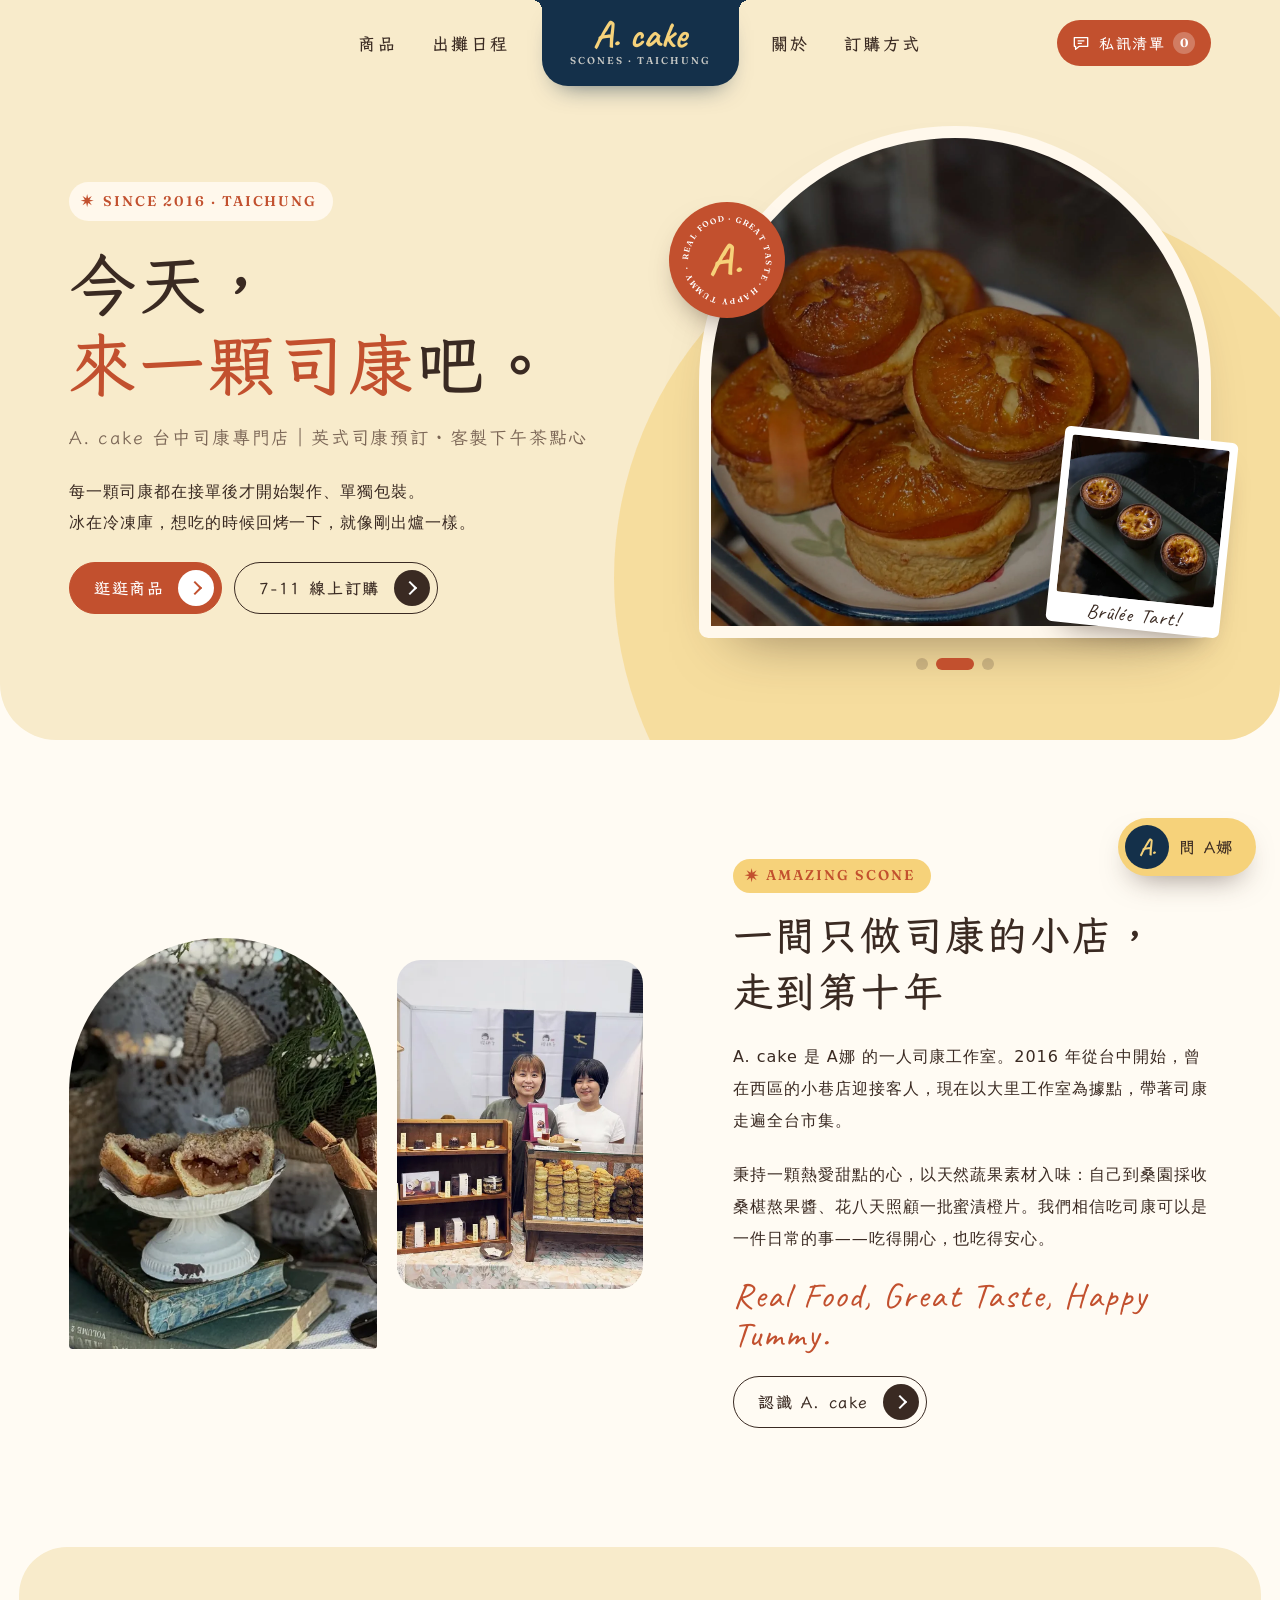
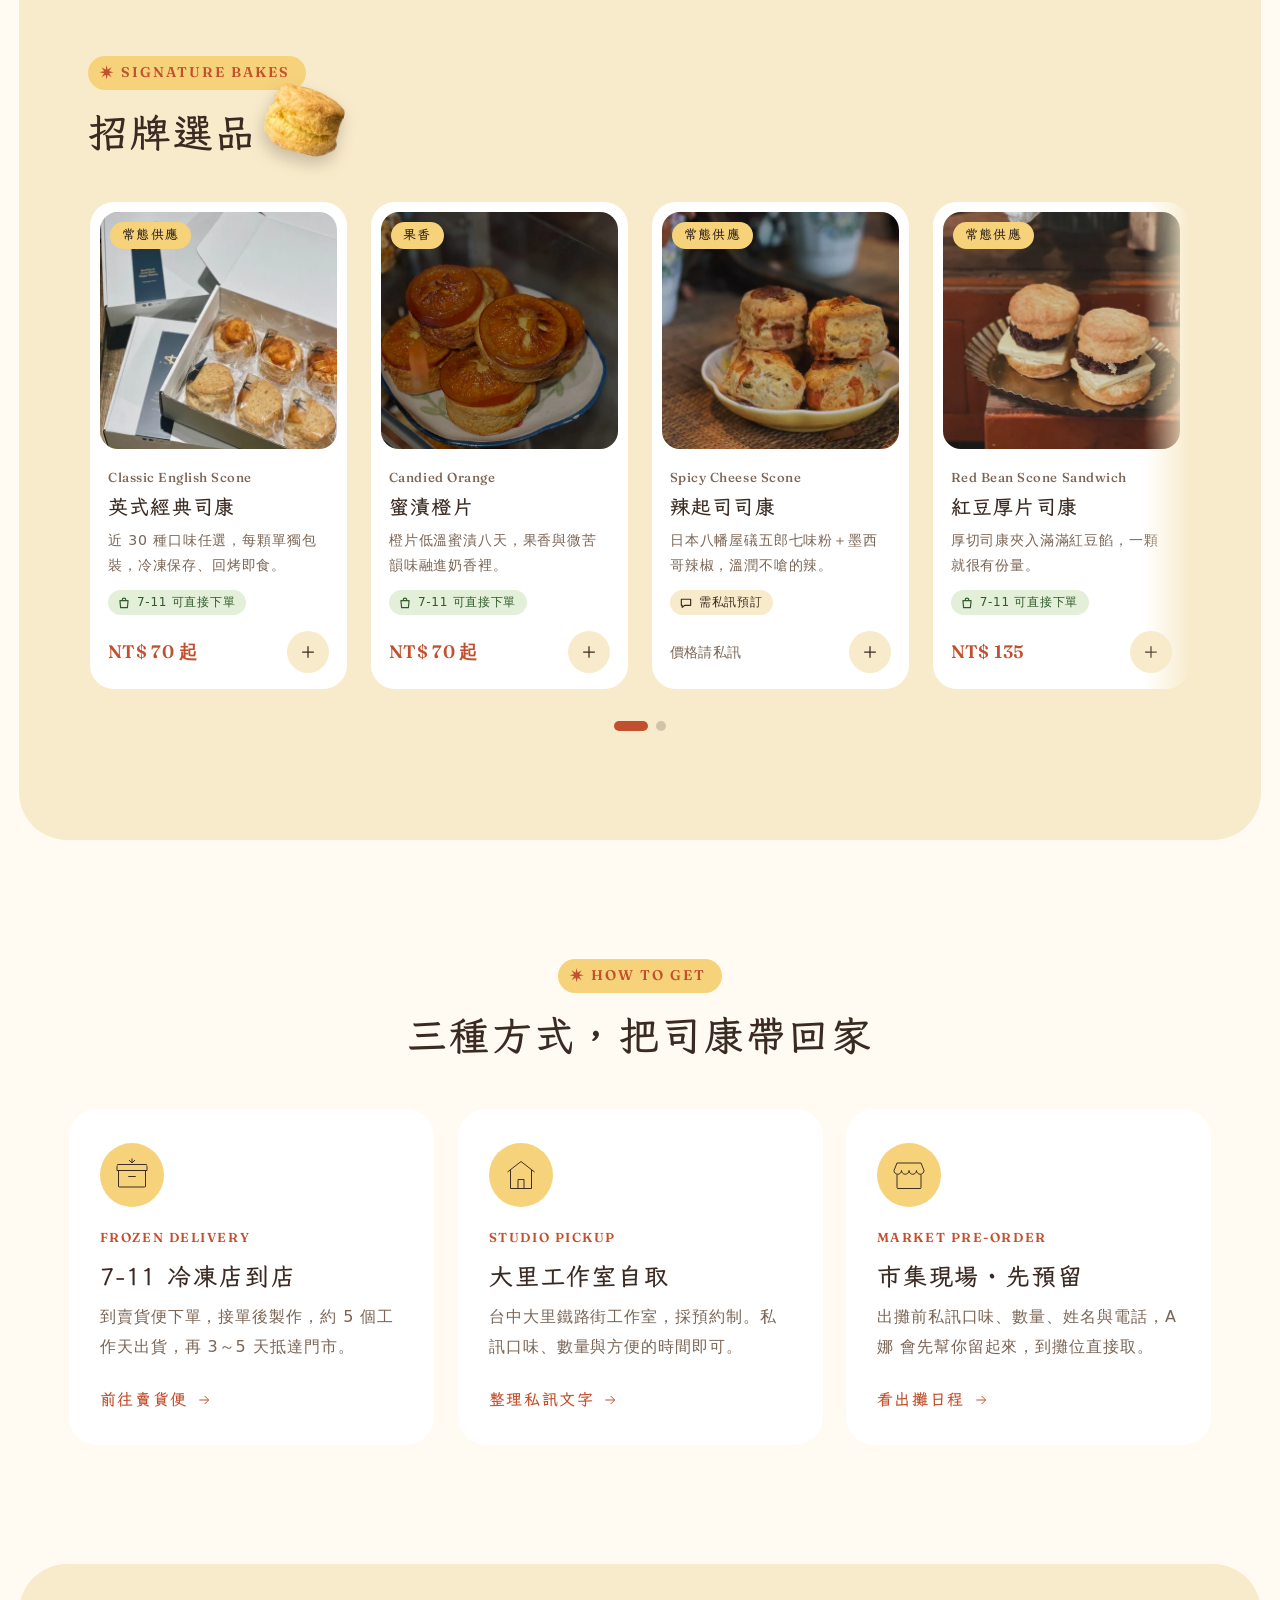
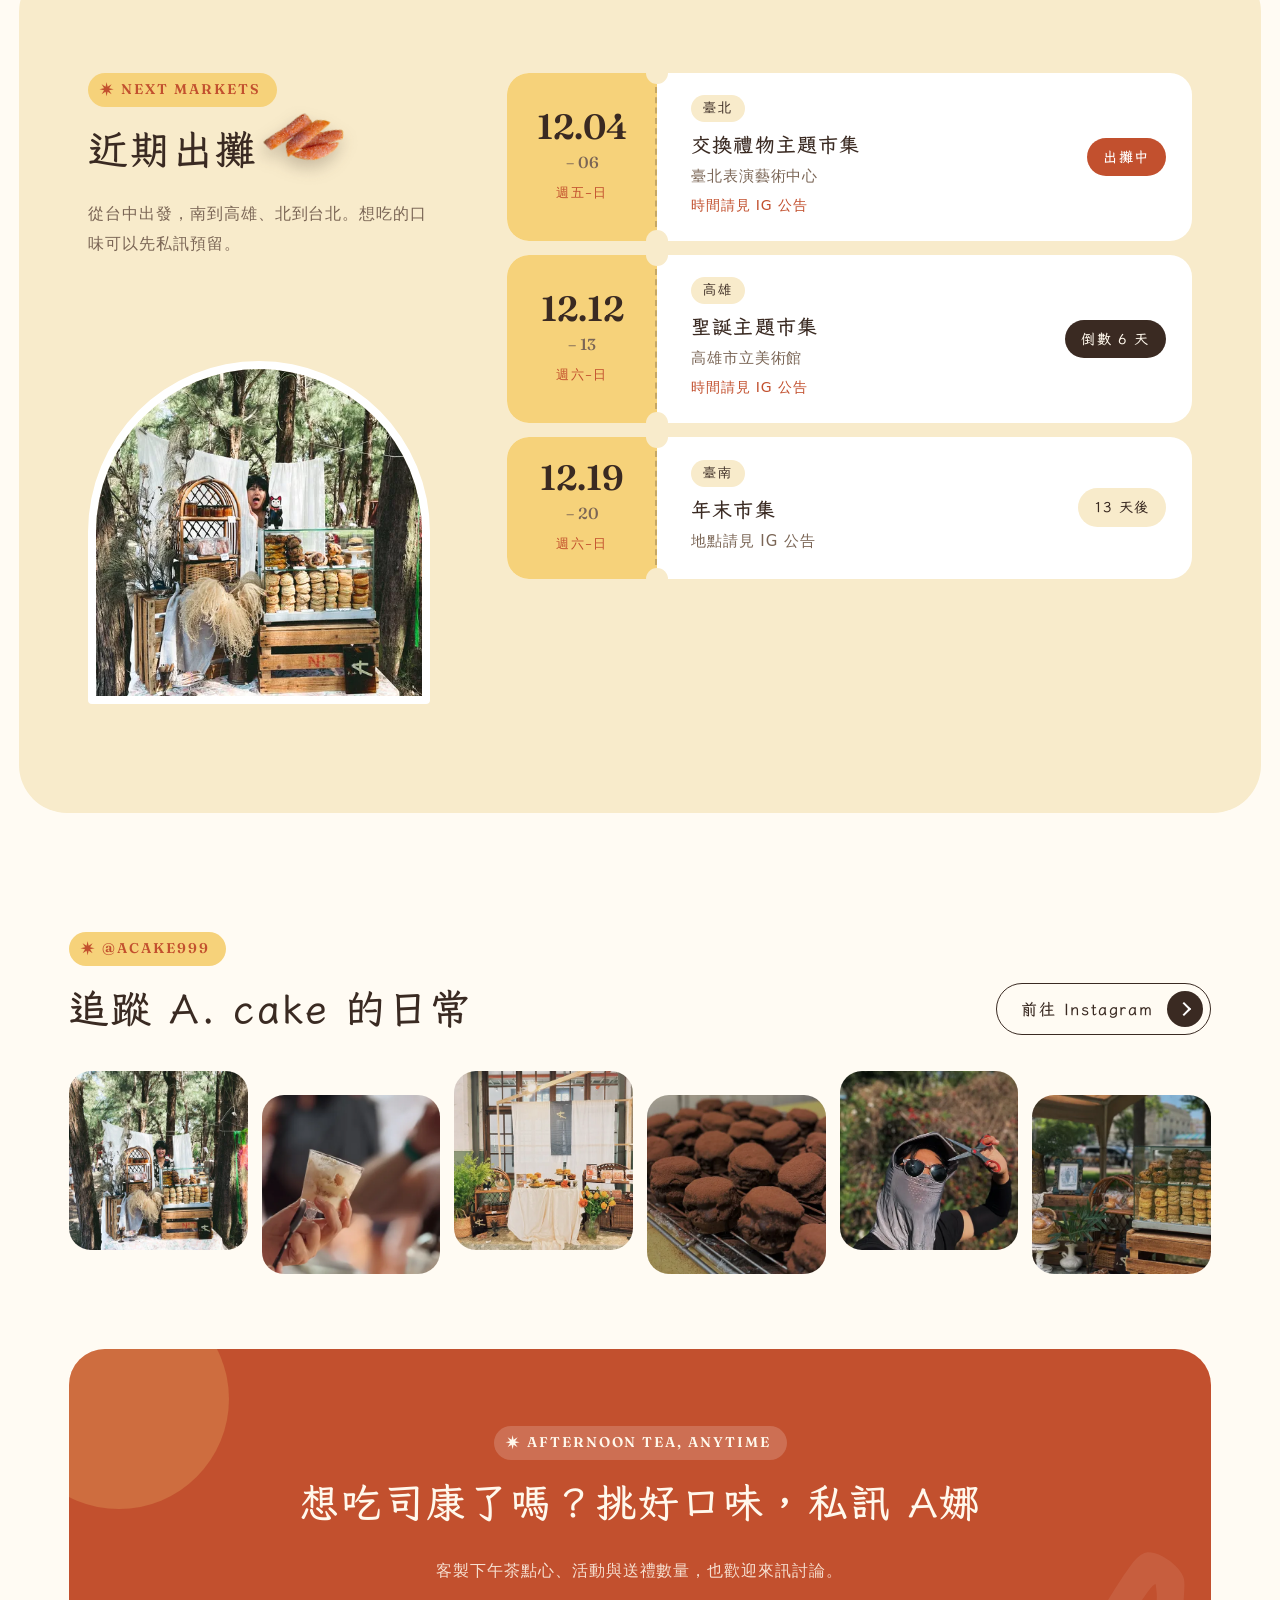
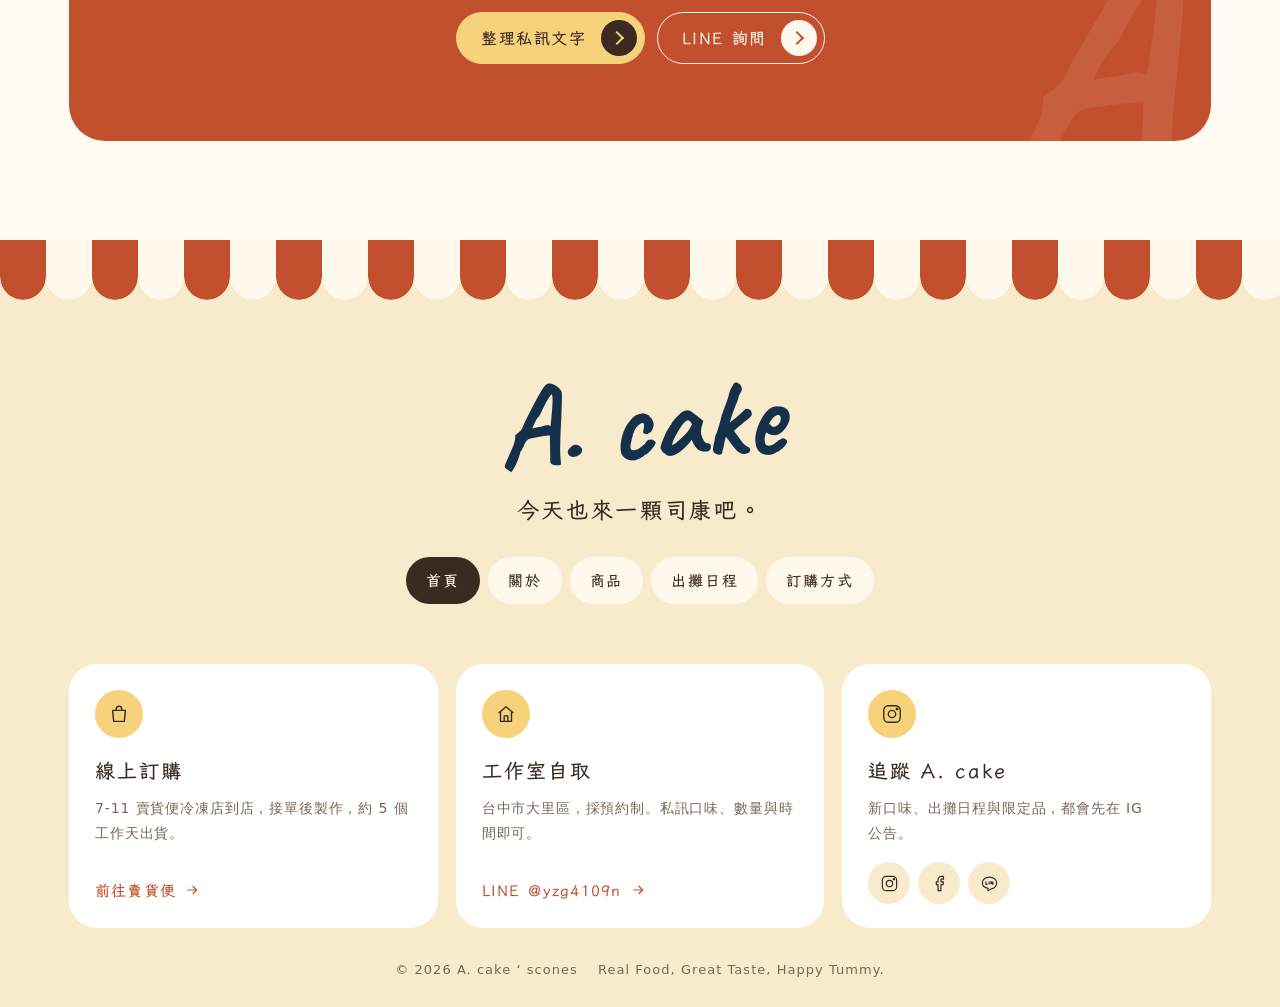
==== commit 53e0c96e: "新增去背司康裝飾：內頁頁首、標題旁、空清單、404 - 去背圖（rembg）：流心奶黃司康、原味司康、蜜漬橙片巧克力、蜜漬橙條，存為透明 webp（image/acake/deco/） - 內頁頁首拱" ====
--- a/html/index.html
+++ b/html/index.html
@@ -258,7 +258,7 @@
     <section class="aci_c">
         <div class="aci_c01">
             <div class="aci_c01_head">
-                <div class="ac_title" data-animate-in="left">
+                <div class="ac_title deco" style="--deco:url(../image/acake/deco/scone.webp)" data-animate-in="left">
                     <div class="ac_en">Signature Bakes</div>
                     <h2>招牌選品</h2>
                 </div>
@@ -317,7 +317,7 @@
     <section class="aci_e">
         <div class="aci_e01">
             <div class="aci_e01_l">
-                <div class="ac_title" data-animate-in="left">
+                <div class="ac_title deco" style="--deco:url(../image/acake/deco/peel.webp)" data-animate-in="left">
                     <div class="ac_en">Next Markets</div>
                     <h2>近期出攤</h2>
                 </div>
@@ -377,7 +377,7 @@
 <script src="../js/ac_layout.js" data-part="footer"></script>
 </div>
 
-<script id="ac_data" type="application/json"><!--products:data-->{"categories":[{"id":"scone","name":"司康","en":"Scones"},{"id":"swirl","name":"花捲司康","en":"Swirl Scones"},{"id":"special","name":"厚片・夾心","en":"Filled Scones"},{"id":"limited","name":"季節限定","en":"Limited"},{"id":"dessert","name":"甜點","en":"Desserts"},{"id":"pantry","name":"果醬・其他","en":"Jam & More"},{"id":"gift","name":"節慶禮盒","en":"Gift Boxes"}],"flavors":[{"name":"原味","group":"經典","en":"Plain"},{"name":"伯爵茶","group":"經典","en":"Earl Grey"},{"name":"純粹蜂蜜","group":"經典","en":"Honey"},{"name":"蔓越莓","group":"經典","en":"Cranberry"},{"name":"藍莓","group":"經典","en":"Blueberry"},{"name":"蘭姆酒葡萄乾","group":"經典","en":"Rum Raisin"},{"name":"英式經典奶酥","group":"經典","en":"Classic Crumble"},{"name":"鹹乳酪","group":"經典","en":"Savory Cheese"},{"name":"蜜漬橙片","group":"果香","en":"Candied Orange","summary":"橙片低溫蜜漬八天，果香與微苦韻味融進奶香裡。","desc":"香橙低溫蜜漬，鎖住果香與微苦韻味，與英式司康的奶香酥鬆完美交融。\n\n橙皮的清新果酸緩緩綻放，讓英式經典司康多了一份法式優雅與成熟風味。每一批蜜漬橙片都要經過八天的照顧，冬季才會正常供應。","images":[{"src":"p_orange.webp","width":1440,"height":1440},{"src":"h_orange.webp","width":1440,"height":1440}],"instagram":"DR11BtokToJ","featured":true},{"name":"草莓乳酪果餡","group":"果香","en":"Strawberry Cream Cheese"},{"name":"綜合莓果奇亞籽乳酪","group":"果香","en":"Mixed Berry Chia Cheese"},{"name":"桑椹","group":"果香","en":"Mulberry"},{"name":"英式奶酥蘋果派","group":"果香","en":"Apple Crumble Pie"},{"name":"草莓花生無違和","group":"果香","en":"Strawberry Peanut"},{"name":"滿嘴巧克力","group":"可可・堅果","en":"Double Chocolate","summary":"冬天才有的濃郁可可，巧克力控的指定款。","desc":"有冬天的感覺，才會安排滿嘴巧克力出場。可可的厚度一口接一口，是市集上許多朋友指定要預留的口味。","images":[{"src":"p_choco.webp","width":1440,"height":1439},{"src":"p_choco2.webp","width":1440,"height":1440}],"instagram":"DTNX5_nEX8L"},{"name":"巧克力","group":"可可・堅果","en":"Chocolate"},{"name":"黑森林","group":"可可・堅果","en":"Black Forest"},{"name":"焦糖核桃","group":"可可・堅果","en":"Caramel Walnut"},{"name":"海鹽栗子","group":"可可・堅果","en":"Sea Salt Chestnut"},{"name":"咖啡奶油乾酪杏仁脆片","group":"可可・堅果","en":"Coffee Cream Cheese Almond"},{"name":"純粹抹茶","group":"茶香","en":"Matcha"},{"name":"泰式奶茶","group":"茶香","en":"Thai Milk Tea"},{"name":"鐵觀音","group":"茶香","en":"Tieguanyin Oolong"},{"name":"蜜橙烏龍茶","group":"茶香","en":"Orange Oolong"}],"products":[{"id":"classic","name":"英式經典司康","en":"Classic English Scone","category":"scone","status":"regular","myship":true,"summary":"近 30 種口味任選，每顆單獨包裝，冷凍保存、回烤即食。","desc":"散發淡雅奶油與麵粉香氣，厚實柔鬆的口感，是經典的英式風味。\n\n司康接單後才開始製作，每顆都單獨包裝。冰在冷凍庫當儲糧，想吃的時候輕鬆加熱回烤，就像剛出爐一樣香氣四溢、蓬鬆濕潤。沏壺茶，搭配果醬或凝脂奶油（clotted cream）一起享用。","specs":[{"name":"口味","value":"原味、伯爵茶、蜜漬橙片、滿嘴巧克力等，完整口味見下方「口味菜單」"},{"name":"包裝","value":"每顆單獨包裝"},{"name":"取貨","value":"7-11 冷凍店到店／大里工作室自取／市集預留"}],"options":null,"instagram":null,"images":[{"src":"p_box.webp","width":2000,"height":2000},{"src":"p_swirl.webp","width":1440,"height":1440},{"src":"a_cut.webp","width":1440,"height":1920}],"parent":null,"flavor":null,"group":null,"gi":null,"price":"NT$ 70 起"},{"id":"spicy","name":"辣起司司康","en":"Spicy Cheese Scone","category":"scone","status":"regular","myship":false,"summary":"日本八幡屋礒五郎七味粉＋墨西哥辣椒，溫潤不嗆的辣。","desc":"整體辣度適中，口感溫和。\n\n嚴選日本八幡屋礒五郎唐辛子七味粉，古老的醇香底韻注入西式甜點；墨西哥辣椒的鮮辣與辣起司的濃郁起司香氣相輔相成，交織出絲絲入扣的辛香層次。\n\n司康主要呈現溫潤不嗆的辣感，讓你越吃越香。","specs":[{"name":"辣度","value":"適中，溫潤不嗆"},{"name":"供應","value":"市集為主，歡迎私訊詢問"}],"options":null,"instagram":"DUIUbvVETm8","images":[{"src":"p_spicy.webp","width":1440,"height":1440},{"src":"p_spicy2.webp","width":1440,"height":1440}],"parent":null,"flavor":null,"group":null,"gi":null,"price":""},{"id":"swirl","name":"花捲司康系列","en":"Swirl Scones","category":"swirl","status":"regular","myship":true,"summary":"捲紋層次帶出酥鬆與綿密濕潤，口味依季節輪替。","desc":"把餡料一圈圈捲進司康裡，捲紋層次帶出酥鬆與綿密濕潤的口感。\n\n常見口味有榛果可可脆粒花捲、肉桂球球捲、南瓜有機籽花捲、紫薯地瓜花捲；年節期間另有伯爵茶球球捲限定口味。","specs":[{"name":"取貨","value":"7-11 冷凍店到店／大里工作室自取／市集預留"}],"options":[{"name":"榛果可可脆粒"},{"name":"肉桂球球捲"},{"name":"南瓜有機籽"},{"name":"紫薯地瓜"}],"instagram":"DTiOWsgkcLd","images":[{"src":"p_swirl.webp","width":1440,"height":1440},{"src":"h_swirl.webp","width":1440,"height":1440}],"parent":null,"flavor":null,"group":null,"gi":null,"price":"NT$ 70 起"},{"id":"redbean","name":"紅豆厚片司康","en":"Red Bean Scone Sandwich","category":"special","status":"regular","myship":true,"summary":"厚切司康夾入滿滿紅豆餡，一顆就很有份量。","desc":"把司康對切成厚片，夾入滿滿的紅豆餡。外層酥香、內餡綿密，是一顆就很有份量的點心。市集上另有芋頭厚片司康不定期登場。","specs":[{"name":"規格","value":"一入"},{"name":"取貨","value":"7-11 冷凍店到店／大里工作室自取"}],"options":null,"instagram":null,"images":[{"src":"p_redbean.webp","width":2000,"height":2000},{"src":"p_taro.webp","width":1440,"height":1439}],"parent":null,"flavor":null,"group":null,"gi":null,"price":"NT$ 135"},{"id":"mulberry-jam","name":"桑椹抹醬司康","en":"Mulberry Jam Scone","category":"special","status":"regular","myship":true,"summary":"抹上自家熬煮的桑椹果餡，酸甜剛好。","desc":"每年四月親自到桑園採收、挑果，熬成自家的桑椹果餡，再滿滿抹在司康上。桑椹的季節很短，果醬用完就要等下一次採收期。","specs":[{"name":"規格","value":"一入"},{"name":"供應","value":"依桑椹果餡存量"}],"options":null,"instagram":"DWoQR85kdUB","images":[{"src":"p_jamscone.webp","width":2000,"height":2000}],"parent":null,"flavor":null,"group":null,"gi":null,"price":"NT$ 135"},{"id":"mulberry","name":"桑果夾心司康","en":"Fresh Mulberry Scone","category":"limited","status":"seasonal","myship":false,"summary":"四月桑椹季限定，來得剛好，也剛好珍貴。","desc":"桑椹的季節很短，在剛好時節相遇。把島嶼的季節風味注入每一顆司康裡，能吃到這一款期間限定品項真的很幸運。","specs":[{"name":"供應","value":"每年四月桑椹季，市集限定"}],"options":null,"instagram":"DWyhdc4kZVI","images":[{"src":"p_mulberry.webp","width":1440,"height":1800},{"src":"p_mulberry2.webp","width":1080,"height":1350}],"parent":null,"flavor":null,"group":null,"gi":null,"price":""},{"id":"durian","name":"榴槤杯子司康","en":"Durian Cup Scone","category":"limited","status":"seasonal","myship":false,"summary":"椰絲、榴槤泥、榴槤酥與司康，三層分明的杯子甜點。","desc":"榴槤本身氣味強烈、口感濃郁，透過層次分明的結構，每一口都柔滑不膩。\n\n頂層撒滿細雪般的白色椰絲，帶有淡淡椰香與咬勁；中層是質地滑順的濃郁榴槤泥，被馬斯卡彭柔化得更加順口；底層交織著榴槤酥與鬆軟司康。","specs":[{"name":"供應","value":"活動期間少量供應"}],"options":null,"instagram":"DbI_ODlj7Sl","images":[{"src":"p_durian.webp","width":1587,"height":1983},{"src":"p_durian2.webp","width":2000,"height":2000},{"src":"p_durian3.webp","width":2000,"height":1996}],"parent":null,"flavor":null,"group":null,"gi":null,"price":""},{"id":"genmaicha","name":"一保堂穀香玄米茶司康","en":"Genmaicha Scone","category":"limited","status":"seasonal","myship":false,"summary":"京都玄米茶的茶韻，遇上台灣爆米香。","desc":"將玄米茶茶葉與炒米交織出的烘焙香氣揉進司康，入口淡淡茶韻，隨後綻放溫暖的米香與奶油香。\n\n上層淋上玄米茶奶醬，再搭配台灣傳統爆米香，酥脆的米粒在口中輕輕散開，把一份屬於台灣的米食記憶，放進一顆司康裡。","specs":[{"name":"供應","value":"活動限定"}],"options":null,"instagram":"Db8K17HPKgo","images":[{"src":"p_genmai.webp","width":1350,"height":1688}],"parent":null,"flavor":null,"group":null,"gi":null,"price":""},{"id":"oolong","name":"紅韻金花奶油乳酪司康","en":"Red Oolong Scone with Daylily Cream Cheese","category":"limited","status":"seasonal","myship":false,"summary":"紅烏龍茶底、蜜漬金針花，花東風土的台味甜點。","desc":"以焙火香氣醇厚的紅烏龍茶為底，揉入帶有自然甘甜的蜜漬金針花，頂層抹上特製金針花風味奶油乳酪。\n\n醇厚的茶香、金針花的細緻花香與濃郁滑順的乳香相互交織，彷彿置身花東的暖陽與風土中。","specs":[{"name":"供應","value":"活動期間限定"}],"options":null,"instagram":"DbihP44RSjj","images":[{"src":"p_oolong.webp","width":1599,"height":2000}],"parent":null,"flavor":null,"group":null,"gi":null,"price":""},{"id":"pinecone","name":"松果巧克力司康","en":"Pine Cone Chocolate Scone","category":"limited","status":"seasonal","myship":false,"summary":"聖誕節限定，糖粉像雪、可可奶酥像土壤。","desc":"為聖誕季節打造的限定司康。以巧克力為主體風味，表層糖粉像是下了雪般夢幻，底層可可奶酥像是土裡的情境，再點綴聖誕造型餅乾。\n\n搭配覆盆子玫瑰果醬，帶來清新的莓果香與明亮的酸度。整體香氣深沉、口感紮實，風味濃郁卻不甜膩。","specs":[{"name":"供應","value":"聖誕節限定"},{"name":"取貨","value":"7-11 賣貨便／大里工作室自取（私訊預約）／市集取貨"}],"options":null,"instagram":"DSFUUpqEcI-","images":[{"src":"p_pinecone.webp","width":1080,"height":1350},{"src":"p_pinecone2.webp","width":1080,"height":1350}],"parent":null,"flavor":null,"group":null,"gi":null,"price":""},{"id":"brulee","name":"布蕾塔","en":"Crème Brûlée Tart","category":"dessert","status":"regular","myship":true,"summary":"A. cake 經典甜點，絲滑順口、不甜不膩。","desc":"布蕾塔內餡絲滑順口且不甜不膩，口感綿密細緻，充滿濃郁蛋奶香。不加一滴水，自然無添加，注入深邃的層次。","specs":[{"name":"保存","value":"冷藏 7 天、冷凍 20 天"},{"name":"取貨","value":"7-11 冷凍店到店／大里工作室自取／宅配"}],"options":[{"name":"三入","price":210},{"name":"六入","price":420},{"name":"十二入","price":840}],"instagram":"DMPO2yWTSjv","images":[{"src":"p_brulee.webp","width":2000,"height":2000},{"src":"p_brulee_ny2.webp","width":1440,"height":1920}],"parent":null,"flavor":null,"group":null,"gi":null,"price":"NT$ 210 起"},{"id":"jam","name":"手工果醬","en":"Handmade Jam","category":"pantry","status":"regular","myship":true,"summary":"香吉士、綜合莓果、桑椹，最經典的司康吃法。","desc":"自家熬煮的果醬，抹在溫熱的司康上，是最經典的英式吃法。桑椹果醬使用親自採收的桑果，數量有限。","specs":[{"name":"容量","value":"250g／75g（桑椹僅 250g）"}],"options":[{"name":"香吉士","price":210},{"name":"綜合莓果","price":210},{"name":"桑椹","price":210}],"instagram":null,"images":[{"src":"p_jam.webp","width":1996,"height":2000}],"parent":null,"flavor":null,"group":null,"gi":null,"price":"NT$ 295 起"},{"id":"orange-strip","name":"蜜漬橙條","en":"Candied Orange Peel","category":"pantry","status":"regular","myship":true,"summary":"低溫蜜漬的橙皮，配茶、入菜、做甜點都好。","desc":"與蜜漬橙片司康同一批細心照顧的香橙，切成條狀低溫蜜漬，保留橙皮的清香與微苦。","specs":[{"name":"規格","value":"80g"}],"options":null,"instagram":null,"images":[{"src":"p_orangestrip.webp","width":1440,"height":1440}],"parent":null,"flavor":null,"group":null,"gi":null,"price":"NT$ 150"},{"id":"orange-choc","name":"蜜漬橙片巧克力","en":"Chocolate-dipped Candied Orange","category":"pantry","status":"regular","myship":true,"summary":"蜜漬橙片沾上巧克力，送禮自用都合適。","desc":"以蜜漬橙片沾裹巧克力，橙香的清新酸甜與可可的濃郁在口中交疊。","specs":null,"options":[{"name":"十入","price":750},{"name":"一入","price":80}],"instagram":null,"images":[{"src":"p_orangechoc.webp","width":1440,"height":1440}],"parent":null,"flavor":null,"group":null,"gi":null,"price":"NT$ 750（十入）"},{"id":"moon","name":"中秋禮盒｜玉兔嶼花相映","en":"Moonlit of Golden","category":"gift","status":"ended","myship":false,"summary":"流心奶黃司康，以英式司康詮釋中秋送禮。","desc":"以月兔環繞明月為意象，揉合花卉元素與團聚、祝福的美好寓意，延伸至禮盒設計之中。\n\n流心奶黃司康：金黃酥香的司康隨著撥開，溫潤流沙般的奶黃緩緩化開，濃郁奶香與微微鹹香交疊，細膩卻不甜膩。","specs":[{"name":"四入禮盒","value":"NT$ 480（早鳥 NT$ 430）"},{"name":"六入禮盒","value":"NT$ 680（早鳥 NT$ 630）"},{"name":"檔期","value":"2026 中秋，已結束"}],"options":null,"instagram":"DcxX9E8kYhh","images":[{"src":"p_moon.webp","width":1500,"height":2000},{"src":"p_moon2.webp","width":1080,"height":1440},{"src":"p_moon3.webp","width":1500,"height":2000}],"parent":null,"flavor":null,"group":null,"gi":null,"price":"NT$ 480 起"},{"id":"newyear","name":"新春禮盒｜馬上有福","en":"Lunar New Year Gift Box","category":"gift","status":"ended","myship":false,"summary":"四款特色司康，盒內隨機附福氣貓咪吊牌。","desc":"挑選 A. cake 四款最具特色的司康：原味、蜜漬橙片、草莓花生無違和，以及年節限定的伯爵茶球球捲。無論送禮或犒賞自己都合適，盒內隨機贈送一款福氣貓咪吊牌。","specs":[{"name":"馬上有福（四入）","value":"NT$ 390"},{"name":"迎春大發（十入）","value":"NT$ 1,100，含蜜漬橙條、香吉士果醬與抹刀"},{"name":"檔期","value":"2026 春節，已結束"}],"options":null,"instagram":"DUalBVjEVdj","images":[{"src":"p_newyear.webp","width":1440,"height":1800},{"src":"p_brulee_ny.webp","width":1440,"height":1920}],"parent":null,"flavor":null,"group":null,"gi":null,"price":"NT$ 390 起"},{"id":"flv-原味","name":"原味","en":"Plain","category":"scone","status":"regular","myship":true,"summary":"每顆單獨包裝，冷凍保存、回烤即食。","desc":"散發淡雅奶油與麵粉香氣，厚實柔鬆的口感，是經典的英式風味。\n\n司康接單後才開始製作，每顆都單獨包裝。冰在冷凍庫當儲糧，想吃的時候輕鬆加熱回烤，就像剛出爐一樣香氣四溢、蓬鬆濕潤。沏壺茶，搭配果醬或凝脂奶油（clotted cream）一起享用。","specs":[{"name":"包裝","value":"每顆單獨包裝"},{"name":"取貨","value":"7-11 冷凍店到店／大里工作室自取／市集預留"}],"options":null,"instagram":"","images":[],"parent":"classic","flavor":"原味","group":"經典","gi":0,"price":"NT$ 70 起"},{"id":"flv-伯爵茶","name":"伯爵茶","en":"Earl Grey","category":"scone","status":"regular","myship":true,"summary":"每顆單獨包裝，冷凍保存、回烤即食。","desc":"散發淡雅奶油與麵粉香氣，厚實柔鬆的口感，是經典的英式風味。\n\n司康接單後才開始製作，每顆都單獨包裝。冰在冷凍庫當儲糧，想吃的時候輕鬆加熱回烤，就像剛出爐一樣香氣四溢、蓬鬆濕潤。沏壺茶，搭配果醬或凝脂奶油（clotted cream）一起享用。","specs":[{"name":"包裝","value":"每顆單獨包裝"},{"name":"取貨","value":"7-11 冷凍店到店／大里工作室自取／市集預留"}],"options":null,"instagram":"","images":[],"parent":"classic","flavor":"伯爵茶","group":"經典","gi":0,"price":"NT$ 70 起"},{"id":"flv-純粹蜂蜜","name":"純粹蜂蜜","en":"Honey","category":"scone","status":"regular","myship":true,"summary":"每顆單獨包裝，冷凍保存、回烤即食。","desc":"散發淡雅奶油與麵粉香氣，厚實柔鬆的口感，是經典的英式風味。\n\n司康接單後才開始製作，每顆都單獨包裝。冰在冷凍庫當儲糧，想吃的時候輕鬆加熱回烤，就像剛出爐一樣香氣四溢、蓬鬆濕潤。沏壺茶，搭配果醬或凝脂奶油（clotted cream）一起享用。","specs":[{"name":"包裝","value":"每顆單獨包裝"},{"name":"取貨","value":"7-11 冷凍店到店／大里工作室自取／市集預留"}],"options":null,"instagram":"","images":[],"parent":"classic","flavor":"純粹蜂蜜","group":"經典","gi":0,"price":"NT$ 70 起"},{"id":"flv-蔓越莓","name":"蔓越莓","en":"Cranberry","category":"scone","status":"regular","myship":true,"summary":"每顆單獨包裝，冷凍保存、回烤即食。","desc":"散發淡雅奶油與麵粉香氣，厚實柔鬆的口感，是經典的英式風味。\n\n司康接單後才開始製作，每顆都單獨包裝。冰在冷凍庫當儲糧，想吃的時候輕鬆加熱回烤，就像剛出爐一樣香氣四溢、蓬鬆濕潤。沏壺茶，搭配果醬或凝脂奶油（clotted cream）一起享用。","specs":[{"name":"包裝","value":"每顆單獨包裝"},{"name":"取貨","value":"7-11 冷凍店到店／大里工作室自取／市集預留"}],"options":null,"instagram":"","images":[],"parent":"classic","flavor":"蔓越莓","group":"經典","gi":0,"price":"NT$ 70 起"},{"id":"flv-藍莓","name":"藍莓","en":"Blueberry","category":"scone","status":"regular","myship":true,"summary":"每顆單獨包裝，冷凍保存、回烤即食。","desc":"散發淡雅奶油與麵粉香氣，厚實柔鬆的口感，是經典的英式風味。\n\n司康接單後才開始製作，每顆都單獨包裝。冰在冷凍庫當儲糧，想吃的時候輕鬆加熱回烤，就像剛出爐一樣香氣四溢、蓬鬆濕潤。沏壺茶，搭配果醬或凝脂奶油（clotted cream）一起享用。","specs":[{"name":"包裝","value":"每顆單獨包裝"},{"name":"取貨","value":"7-11 冷凍店到店／大里工作室自取／市集預留"}],"options":null,"instagram":"","images":[],"parent":"classic","flavor":"藍莓","group":"經典","gi":0,"price":"NT$ 70 起"},{"id":"flv-蘭姆酒葡萄乾","name":"蘭姆酒葡萄乾","en":"Rum Raisin","category":"scone","status":"regular","myship":true,"summary":"每顆單獨包裝，冷凍保存、回烤即食。","desc":"散發淡雅奶油與麵粉香氣，厚實柔鬆的口感，是經典的英式風味。\n\n司康接單後才開始製作，每顆都單獨包裝。冰在冷凍庫當儲糧，想吃的時候輕鬆加熱回烤，就像剛出爐一樣香氣四溢、蓬鬆濕潤。沏壺茶，搭配果醬或凝脂奶油（clotted cream）一起享用。","specs":[{"name":"包裝","value":"每顆單獨包裝"},{"name":"取貨","value":"7-11 冷凍店到店／大里工作室自取／市集預留"}],"options":null,"instagram":"","images":[],"parent":"classic","flavor":"蘭姆酒葡萄乾","group":"經典","gi":0,"price":"NT$ 70 起"},{"id":"flv-英式經典奶酥","name":"英式經典奶酥","en":"Classic Crumble","category":"scone","status":"regular","myship":true,"summary":"每顆單獨包裝，冷凍保存、回烤即食。","desc":"散發淡雅奶油與麵粉香氣，厚實柔鬆的口感，是經典的英式風味。\n\n司康接單後才開始製作，每顆都單獨包裝。冰在冷凍庫當儲糧，想吃的時候輕鬆加熱回烤，就像剛出爐一樣香氣四溢、蓬鬆濕潤。沏壺茶，搭配果醬或凝脂奶油（clotted cream）一起享用。","specs":[{"name":"包裝","value":"每顆單獨包裝"},{"name":"取貨","value":"7-11 冷凍店到店／大里工作室自取／市集預留"}],"options":null,"instagram":"","images":[],"parent":"classic","flavor":"英式經典奶酥","group":"經典","gi":0,"price":"NT$ 70 起"},{"id":"flv-鹹乳酪","name":"鹹乳酪","en":"Savory Cheese","category":"scone","status":"regular","myship":true,"summary":"每顆單獨包裝，冷凍保存、回烤即食。","desc":"散發淡雅奶油與麵粉香氣，厚實柔鬆的口感，是經典的英式風味。\n\n司康接單後才開始製作，每顆都單獨包裝。冰在冷凍庫當儲糧，想吃的時候輕鬆加熱回烤，就像剛出爐一樣香氣四溢、蓬鬆濕潤。沏壺茶，搭配果醬或凝脂奶油（clotted cream）一起享用。","specs":[{"name":"包裝","value":"每顆單獨包裝"},{"name":"取貨","value":"7-11 冷凍店到店／大里工作室自取／市集預留"}],"options":null,"instagram":"","images":[],"parent":"classic","flavor":"鹹乳酪","group":"經典","gi":0,"price":"NT$ 70 起"},{"id":"flv-蜜漬橙片","name":"蜜漬橙片","en":"Candied Orange","category":"scone","status":"regular","myship":true,"summary":"橙片低溫蜜漬八天，果香與微苦韻味融進奶香裡。","desc":"香橙低溫蜜漬，鎖住果香與微苦韻味，與英式司康的奶香酥鬆完美交融。\n\n橙皮的清新果酸緩緩綻放，讓英式經典司康多了一份法式優雅與成熟風味。每一批蜜漬橙片都要經過八天的照顧，冬季才會正常供應。","specs":[{"name":"包裝","value":"每顆單獨包裝"},{"name":"取貨","value":"7-11 冷凍店到店／大里工作室自取／市集預留"}],"options":null,"instagram":"DR11BtokToJ","images":[{"src":"p_orange.webp","width":1440,"height":1440},{"src":"h_orange.webp","width":1440,"height":1440}],"parent":"classic","flavor":"蜜漬橙片","group":"果香","gi":1,"price":"NT$ 70 起"},{"id":"flv-草莓乳酪果餡","name":"草莓乳酪果餡","en":"Strawberry Cream Cheese","category":"scone","status":"regular","myship":true,"summary":"每顆單獨包裝，冷凍保存、回烤即食。","desc":"散發淡雅奶油與麵粉香氣，厚實柔鬆的口感，是經典的英式風味。\n\n司康接單後才開始製作，每顆都單獨包裝。冰在冷凍庫當儲糧，想吃的時候輕鬆加熱回烤，就像剛出爐一樣香氣四溢、蓬鬆濕潤。沏壺茶，搭配果醬或凝脂奶油（clotted cream）一起享用。","specs":[{"name":"包裝","value":"每顆單獨包裝"},{"name":"取貨","value":"7-11 冷凍店到店／大里工作室自取／市集預留"}],"options":null,"instagram":"","images":[],"parent":"classic","flavor":"草莓乳酪果餡","group":"果香","gi":1,"price":"NT$ 70 起"},{"id":"flv-綜合莓果奇亞籽乳酪","name":"綜合莓果奇亞籽乳酪","en":"Mixed Berry Chia Cheese","category":"scone","status":"regular","myship":true,"summary":"每顆單獨包裝，冷凍保存、回烤即食。","desc":"散發淡雅奶油與麵粉香氣，厚實柔鬆的口感，是經典的英式風味。\n\n司康接單後才開始製作，每顆都單獨包裝。冰在冷凍庫當儲糧，想吃的時候輕鬆加熱回烤，就像剛出爐一樣香氣四溢、蓬鬆濕潤。沏壺茶，搭配果醬或凝脂奶油（clotted cream）一起享用。","specs":[{"name":"包裝","value":"每顆單獨包裝"},{"name":"取貨","value":"7-11 冷凍店到店／大里工作室自取／市集預留"}],"options":null,"instagram":"","images":[],"parent":"classic","flavor":"綜合莓果奇亞籽乳酪","group":"果香","gi":1,"price":"NT$ 70 起"},{"id":"flv-桑椹","name":"桑椹","en":"Mulberry","category":"scone","status":"regular","myship":true,"summary":"每顆單獨包裝，冷凍保存、回烤即食。","desc":"散發淡雅奶油與麵粉香氣，厚實柔鬆的口感，是經典的英式風味。\n\n司康接單後才開始製作，每顆都單獨包裝。冰在冷凍庫當儲糧，想吃的時候輕鬆加熱回烤，就像剛出爐一樣香氣四溢、蓬鬆濕潤。沏壺茶，搭配果醬或凝脂奶油（clotted cream）一起享用。","specs":[{"name":"包裝","value":"每顆單獨包裝"},{"name":"取貨","value":"7-11 冷凍店到店／大里工作室自取／市集預留"}],"options":null,"instagram":"","images":[],"parent":"classic","flavor":"桑椹","group":"果香","gi":1,"price":"NT$ 70 起"},{"id":"flv-英式奶酥蘋果派","name":"英式奶酥蘋果派","en":"Apple Crumble Pie","category":"scone","status":"regular","myship":true,"summary":"每顆單獨包裝，冷凍保存、回烤即食。","desc":"散發淡雅奶油與麵粉香氣，厚實柔鬆的口感，是經典的英式風味。\n\n司康接單後才開始製作，每顆都單獨包裝。冰在冷凍庫當儲糧，想吃的時候輕鬆加熱回烤，就像剛出爐一樣香氣四溢、蓬鬆濕潤。沏壺茶，搭配果醬或凝脂奶油（clotted cream）一起享用。","specs":[{"name":"包裝","value":"每顆單獨包裝"},{"name":"取貨","value":"7-11 冷凍店到店／大里工作室自取／市集預留"}],"options":null,"instagram":"","images":[],"parent":"classic","flavor":"英式奶酥蘋果派","group":"果香","gi":1,"price":"NT$ 70 起"},{"id":"flv-草莓花生無違和","name":"草莓花生無違和","en":"Strawberry Peanut","category":"scone","status":"regular","myship":true,"summary":"每顆單獨包裝，冷凍保存、回烤即食。","desc":"散發淡雅奶油與麵粉香氣，厚實柔鬆的口感，是經典的英式風味。\n\n司康接單後才開始製作，每顆都單獨包裝。冰在冷凍庫當儲糧，想吃的時候輕鬆加熱回烤，就像剛出爐一樣香氣四溢、蓬鬆濕潤。沏壺茶，搭配果醬或凝脂奶油（clotted cream）一起享用。","specs":[{"name":"包裝","value":"每顆單獨包裝"},{"name":"取貨","value":"7-11 冷凍店到店／大里工作室自取／市集預留"}],"options":null,"instagram":"","images":[],"parent":"classic","flavor":"草莓花生無違和","group":"果香","gi":1,"price":"NT$ 70 起"},{"id":"flv-滿嘴巧克力","name":"滿嘴巧克力","en":"Double Chocolate","category":"scone","status":"regular","myship":true,"summary":"冬天才有的濃郁可可，巧克力控的指定款。","desc":"有冬天的感覺，才會安排滿嘴巧克力出場。可可的厚度一口接一口，是市集上許多朋友指定要預留的口味。","specs":[{"name":"包裝","value":"每顆單獨包裝"},{"name":"取貨","value":"7-11 冷凍店到店／大里工作室自取／市集預留"}],"options":null,"instagram":"DTNX5_nEX8L","images":[{"src":"p_choco.webp","width":1440,"height":1439},{"src":"p_choco2.webp","width":1440,"height":1440}],"parent":"classic","flavor":"滿嘴巧克力","group":"可可・堅果","gi":2,"price":"NT$ 70 起"},{"id":"flv-巧克力","name":"巧克力","en":"Chocolate","category":"scone","status":"regular","myship":true,"summary":"每顆單獨包裝，冷凍保存、回烤即食。","desc":"散發淡雅奶油與麵粉香氣，厚實柔鬆的口感，是經典的英式風味。\n\n司康接單後才開始製作，每顆都單獨包裝。冰在冷凍庫當儲糧，想吃的時候輕鬆加熱回烤，就像剛出爐一樣香氣四溢、蓬鬆濕潤。沏壺茶，搭配果醬或凝脂奶油（clotted cream）一起享用。","specs":[{"name":"包裝","value":"每顆單獨包裝"},{"name":"取貨","value":"7-11 冷凍店到店／大里工作室自取／市集預留"}],"options":null,"instagram":"","images":[],"parent":"classic","flavor":"巧克力","group":"可可・堅果","gi":2,"price":"NT$ 70 起"},{"id":"flv-黑森林","name":"黑森林","en":"Black Forest","category":"scone","status":"regular","myship":true,"summary":"每顆單獨包裝，冷凍保存、回烤即食。","desc":"散發淡雅奶油與麵粉香氣，厚實柔鬆的口感，是經典的英式風味。\n\n司康接單後才開始製作，每顆都單獨包裝。冰在冷凍庫當儲糧，想吃的時候輕鬆加熱回烤，就像剛出爐一樣香氣四溢、蓬鬆濕潤。沏壺茶，搭配果醬或凝脂奶油（clotted cream）一起享用。","specs":[{"name":"包裝","value":"每顆單獨包裝"},{"name":"取貨","value":"7-11 冷凍店到店／大里工作室自取／市集預留"}],"options":null,"instagram":"","images":[],"parent":"classic","flavor":"黑森林","group":"可可・堅果","gi":2,"price":"NT$ 70 起"},{"id":"flv-焦糖核桃","name":"焦糖核桃","en":"Caramel Walnut","category":"scone","status":"regular","myship":true,"summary":"每顆單獨包裝，冷凍保存、回烤即食。","desc":"散發淡雅奶油與麵粉香氣，厚實柔鬆的口感，是經典的英式風味。\n\n司康接單後才開始製作，每顆都單獨包裝。冰在冷凍庫當儲糧，想吃的時候輕鬆加熱回烤，就像剛出爐一樣香氣四溢、蓬鬆濕潤。沏壺茶，搭配果醬或凝脂奶油（clotted cream）一起享用。","specs":[{"name":"包裝","value":"每顆單獨包裝"},{"name":"取貨","value":"7-11 冷凍店到店／大里工作室自取／市集預留"}],"options":null,"instagram":"","images":[],"parent":"classic","flavor":"焦糖核桃","group":"可可・堅果","gi":2,"price":"NT$ 70 起"},{"id":"flv-海鹽栗子","name":"海鹽栗子","en":"Sea Salt Chestnut","category":"scone","status":"regular","myship":true,"summary":"每顆單獨包裝，冷凍保存、回烤即食。","desc":"散發淡雅奶油與麵粉香氣，厚實柔鬆的口感，是經典的英式風味。\n\n司康接單後才開始製作，每顆都單獨包裝。冰在冷凍庫當儲糧，想吃的時候輕鬆加熱回烤，就像剛出爐一樣香氣四溢、蓬鬆濕潤。沏壺茶，搭配果醬或凝脂奶油（clotted cream）一起享用。","specs":[{"name":"包裝","value":"每顆單獨包裝"},{"name":"取貨","value":"7-11 冷凍店到店／大里工作室自取／市集預留"}],"options":null,"instagram":"","images":[],"parent":"classic","flavor":"海鹽栗子","group":"可可・堅果","gi":2,"price":"NT$ 70 起"},{"id":"flv-咖啡奶油乾酪杏仁脆片","name":"咖啡奶油乾酪杏仁脆片","en":"Coffee Cream Cheese Almond","category":"scone","status":"regular","myship":true,"summary":"每顆單獨包裝，冷凍保存、回烤即食。","desc":"散發淡雅奶油與麵粉香氣，厚實柔鬆的口感，是經典的英式風味。\n\n司康接單後才開始製作，每顆都單獨包裝。冰在冷凍庫當儲糧，想吃的時候輕鬆加熱回烤，就像剛出爐一樣香氣四溢、蓬鬆濕潤。沏壺茶，搭配果醬或凝脂奶油（clotted cream）一起享用。","specs":[{"name":"包裝","value":"每顆單獨包裝"},{"name":"取貨","value":"7-11 冷凍店到店／大里工作室自取／市集預留"}],"options":null,"instagram":"","images":[],"parent":"classic","flavor":"咖啡奶油乾酪杏仁脆片","group":"可可・堅果","gi":2,"price":"NT$ 70 起"},{"id":"flv-純粹抹茶","name":"純粹抹茶","en":"Matcha","category":"scone","status":"regular","myship":true,"summary":"每顆單獨包裝，冷凍保存、回烤即食。","desc":"散發淡雅奶油與麵粉香氣，厚實柔鬆的口感，是經典的英式風味。\n\n司康接單後才開始製作，每顆都單獨包裝。冰在冷凍庫當儲糧，想吃的時候輕鬆加熱回烤，就像剛出爐一樣香氣四溢、蓬鬆濕潤。沏壺茶，搭配果醬或凝脂奶油（clotted cream）一起享用。","specs":[{"name":"包裝","value":"每顆單獨包裝"},{"name":"取貨","value":"7-11 冷凍店到店／大里工作室自取／市集預留"}],"options":null,"instagram":"","images":[],"parent":"classic","flavor":"純粹抹茶","group":"茶香","gi":3,"price":"NT$ 70 起"},{"id":"flv-泰式奶茶","name":"泰式奶茶","en":"Thai Milk Tea","category":"scone","status":"regular","myship":true,"summary":"每顆單獨包裝，冷凍保存、回烤即食。","desc":"散發淡雅奶油與麵粉香氣，厚實柔鬆的口感，是經典的英式風味。\n\n司康接單後才開始製作，每顆都單獨包裝。冰在冷凍庫當儲糧，想吃的時候輕鬆加熱回烤，就像剛出爐一樣香氣四溢、蓬鬆濕潤。沏壺茶，搭配果醬或凝脂奶油（clotted cream）一起享用。","specs":[{"name":"包裝","value":"每顆單獨包裝"},{"name":"取貨","value":"7-11 冷凍店到店／大里工作室自取／市集預留"}],"options":null,"instagram":"","images":[],"parent":"classic","flavor":"泰式奶茶","group":"茶香","gi":3,"price":"NT$ 70 起"},{"id":"flv-鐵觀音","name":"鐵觀音","en":"Tieguanyin Oolong","category":"scone","status":"regular","myship":true,"summary":"每顆單獨包裝，冷凍保存、回烤即食。","desc":"散發淡雅奶油與麵粉香氣，厚實柔鬆的口感，是經典的英式風味。\n\n司康接單後才開始製作，每顆都單獨包裝。冰在冷凍庫當儲糧，想吃的時候輕鬆加熱回烤，就像剛出爐一樣香氣四溢、蓬鬆濕潤。沏壺茶，搭配果醬或凝脂奶油（clotted cream）一起享用。","specs":[{"name":"包裝","value":"每顆單獨包裝"},{"name":"取貨","value":"7-11 冷凍店到店／大里工作室自取／市集預留"}],"options":null,"instagram":"","images":[],"parent":"classic","flavor":"鐵觀音","group":"茶香","gi":3,"price":"NT$ 70 起"},{"id":"flv-蜜橙烏龍茶","name":"蜜橙烏龍茶","en":"Orange Oolong","category":"scone","status":"regular","myship":true,"summary":"每顆單獨包裝，冷凍保存、回烤即食。","desc":"散發淡雅奶油與麵粉香氣，厚實柔鬆的口感，是經典的英式風味。\n\n司康接單後才開始製作，每顆都單獨包裝。冰在冷凍庫當儲糧，想吃的時候輕鬆加熱回烤，就像剛出爐一樣香氣四溢、蓬鬆濕潤。沏壺茶，搭配果醬或凝脂奶油（clotted cream）一起享用。","specs":[{"name":"包裝","value":"每顆單獨包裝"},{"name":"取貨","value":"7-11 冷凍店到店／大里工作室自取／市集預留"}],"options":null,"instagram":"","images":[],"parent":"classic","flavor":"蜜橙烏龍茶","group":"茶香","gi":3,"price":"NT$ 70 起"}]}<!--/products:data--></script>
+<script id="ac_data" type="application/json"><!--products:data-->{"categories":[{"id":"scone","name":"司康","en":"Scones"},{"id":"swirl","name":"花捲司康","en":"Swirl Scones"},{"id":"special","name":"厚片・夾心","en":"Filled Scones"},{"id":"limited","name":"季節限定","en":"Limited"},{"id":"dessert","name":"甜點","en":"Desserts"},{"id":"pantry","name":"果醬・其他","en":"Jam & More"},{"id":"gift","name":"節慶禮盒","en":"Gift Boxes"}],"flavors":[{"name":"原味","group":"經典","en":"Plain","featured":false},{"name":"伯爵茶","group":"經典","en":"Earl Grey","featured":false},{"name":"純粹蜂蜜","group":"經典","en":"Honey","featured":false},{"name":"蔓越莓","group":"經典","en":"Cranberry","featured":false},{"name":"藍莓","group":"經典","en":"Blueberry","featured":false},{"name":"蘭姆酒葡萄乾","group":"經典","en":"Rum Raisin","featured":false},{"name":"英式經典奶酥","group":"經典","en":"Classic Crumble","featured":false},{"name":"鹹乳酪","group":"經典","en":"Savory Cheese","featured":false},{"name":"蜜漬橙片","group":"果香","en":"Candied Orange","summary":"橙片低溫蜜漬八天，果香與微苦韻味融進奶香裡。","desc":"香橙低溫蜜漬，鎖住果香與微苦韻味，與英式司康的奶香酥鬆完美交融。\n\n橙皮的清新果酸緩緩綻放，讓英式經典司康多了一份法式優雅與成熟風味。每一批蜜漬橙片都要經過八天的照顧，冬季才會正常供應。","featured":true,"instagram":"DR11BtokToJ","images":[{"src":"p_orange.webp","width":1440,"height":1440},{"src":"h_orange.webp","width":1440,"height":1440}]},{"name":"草莓乳酪果餡","group":"果香","en":"Strawberry Cream Cheese","featured":false},{"name":"綜合莓果奇亞籽乳酪","group":"果香","en":"Mixed Berry Chia Cheese","featured":false},{"name":"桑椹","group":"果香","en":"Mulberry","featured":false},{"name":"英式奶酥蘋果派","group":"果香","en":"Apple Crumble Pie","featured":false},{"name":"草莓花生無違和","group":"果香","en":"Strawberry Peanut","featured":false},{"name":"滿嘴巧克力","group":"可可・堅果","en":"Double Chocolate","summary":"冬天才有的濃郁可可，巧克力控的指定款。","desc":"有冬天的感覺，才會安排滿嘴巧克力出場。可可的厚度一口接一口，是市集上許多朋友指定要預留的口味。","featured":false,"instagram":"DTNX5_nEX8L","images":[{"src":"p_choco.webp","width":1440,"height":1439},{"src":"p_choco2.webp","width":1440,"height":1440}]},{"name":"巧克力","group":"可可・堅果","en":"Chocolate","featured":false},{"name":"黑森林","group":"可可・堅果","en":"Black Forest","featured":false},{"name":"焦糖核桃","group":"可可・堅果","en":"Caramel Walnut","featured":false},{"name":"海鹽栗子","group":"可可・堅果","en":"Sea Salt Chestnut","featured":false},{"name":"咖啡奶油乾酪杏仁脆片","group":"可可・堅果","en":"Coffee Cream Cheese Almond","featured":false},{"name":"純粹抹茶","group":"茶香","en":"Matcha","featured":false},{"name":"泰式奶茶","group":"茶香","en":"Thai Milk Tea","featured":false},{"name":"鐵觀音","group":"茶香","en":"Tieguanyin Oolong","featured":false},{"name":"蜜橙烏龍茶","group":"茶香","en":"Orange Oolong","featured":false}],"products":[{"id":"classic","name":"英式經典司康","en":"Classic English Scone","category":"scone","status":"regular","myship":true,"summary":"近 30 種口味任選，每顆單獨包裝，冷凍保存、回烤即食。","desc":"散發淡雅奶油與麵粉香氣，厚實柔鬆的口感，是經典的英式風味。\n\n司康接單後才開始製作，每顆都單獨包裝。冰在冷凍庫當儲糧，想吃的時候輕鬆加熱回烤，就像剛出爐一樣香氣四溢、蓬鬆濕潤。沏壺茶，搭配果醬或凝脂奶油（clotted cream）一起享用。","specs":[{"name":"口味","value":"原味、伯爵茶、純粹蜂蜜、焦糖核桃等，點下方膠囊選口味"},{"name":"包裝","value":"每顆單獨包裝"},{"name":"取貨","value":"7-11 冷凍店到店／大里工作室自取／市集預留"}],"options":null,"instagram":null,"images":[{"src":"p_box.webp","width":2000,"height":2000},{"src":"p_swirl.webp","width":1440,"height":1440},{"src":"a_cut.webp","width":1440,"height":1920}],"parent":null,"flavor":null,"group":null,"gi":null,"price":"NT$ 70 起"},{"id":"spicy","name":"辣起司司康","en":"Spicy Cheese Scone","category":"scone","status":"regular","myship":false,"summary":"日本八幡屋礒五郎七味粉＋墨西哥辣椒，溫潤不嗆的辣。","desc":"整體辣度適中，口感溫和。\n\n嚴選日本八幡屋礒五郎唐辛子七味粉，古老的醇香底韻注入西式甜點；墨西哥辣椒的鮮辣與辣起司的濃郁起司香氣相輔相成，交織出絲絲入扣的辛香層次。\n\n司康主要呈現溫潤不嗆的辣感，讓你越吃越香。","specs":[{"name":"辣度","value":"適中，溫潤不嗆"},{"name":"供應","value":"市集為主，歡迎私訊詢問"}],"options":null,"instagram":"DUIUbvVETm8","images":[{"src":"p_spicy.webp","width":1440,"height":1440},{"src":"p_spicy2.webp","width":1440,"height":1440}],"parent":null,"flavor":null,"group":null,"gi":null,"price":""},{"id":"swirl","name":"花捲司康系列","en":"Swirl Scones","category":"swirl","status":"regular","myship":true,"summary":"捲紋層次帶出酥鬆與綿密濕潤，口味依季節輪替。","desc":"把餡料一圈圈捲進司康裡，捲紋層次帶出酥鬆與綿密濕潤的口感。\n\n常見口味有榛果可可脆粒花捲、肉桂球球捲、南瓜有機籽花捲、紫薯地瓜花捲；年節期間另有伯爵茶球球捲限定口味。","specs":[{"name":"取貨","value":"7-11 冷凍店到店／大里工作室自取／市集預留"}],"options":[{"name":"榛果可可脆粒"},{"name":"肉桂球球捲"},{"name":"南瓜有機籽"},{"name":"紫薯地瓜"}],"instagram":"DTiOWsgkcLd","images":[{"src":"p_swirl.webp","width":1440,"height":1440},{"src":"h_swirl.webp","width":1440,"height":1440}],"parent":null,"flavor":null,"group":null,"gi":null,"price":"NT$ 70 起"},{"id":"redbean","name":"紅豆厚片司康","en":"Red Bean Scone Sandwich","category":"special","status":"regular","myship":true,"summary":"厚切司康夾入滿滿紅豆餡，一顆就很有份量。","desc":"把司康對切成厚片，夾入滿滿的紅豆餡。外層酥香、內餡綿密，是一顆就很有份量的點心。市集上另有芋頭厚片司康不定期登場。","specs":[{"name":"規格","value":"一入"},{"name":"取貨","value":"7-11 冷凍店到店／大里工作室自取"}],"options":null,"instagram":null,"images":[{"src":"p_redbean.webp","width":2000,"height":2000},{"src":"p_taro.webp","width":1440,"height":1439}],"parent":null,"flavor":null,"group":null,"gi":null,"price":"NT$ 135"},{"id":"mulberry-jam","name":"桑椹抹醬司康","en":"Mulberry Jam Scone","category":"special","status":"regular","myship":true,"summary":"抹上自家熬煮的桑椹果餡，酸甜剛好。","desc":"每年四月親自到桑園採收、挑果，熬成自家的桑椹果餡，再滿滿抹在司康上。桑椹的季節很短，果醬用完就要等下一次採收期。","specs":[{"name":"規格","value":"一入"},{"name":"供應","value":"依桑椹果餡存量"}],"options":null,"instagram":"DWoQR85kdUB","images":[{"src":"p_jamscone.webp","width":2000,"height":2000}],"parent":null,"flavor":null,"group":null,"gi":null,"price":"NT$ 135"},{"id":"mulberry","name":"桑果夾心司康","en":"Fresh Mulberry Scone","category":"limited","status":"seasonal","myship":false,"summary":"四月桑椹季限定，來得剛好，也剛好珍貴。","desc":"桑椹的季節很短，在剛好時節相遇。把島嶼的季節風味注入每一顆司康裡，能吃到這一款期間限定品項真的很幸運。","specs":[{"name":"供應","value":"每年四月桑椹季，市集限定"}],"options":null,"instagram":"DWyhdc4kZVI","images":[{"src":"p_mulberry.webp","width":1440,"height":1800},{"src":"p_mulberry2.webp","width":1080,"height":1350}],"parent":null,"flavor":null,"group":null,"gi":null,"price":""},{"id":"durian","name":"榴槤杯子司康","en":"Durian Cup Scone","category":"limited","status":"seasonal","myship":false,"summary":"椰絲、榴槤泥、榴槤酥與司康，三層分明的杯子甜點。","desc":"榴槤本身氣味強烈、口感濃郁，透過層次分明的結構，每一口都柔滑不膩。\n\n頂層撒滿細雪般的白色椰絲，帶有淡淡椰香與咬勁；中層是質地滑順的濃郁榴槤泥，被馬斯卡彭柔化得更加順口；底層交織著榴槤酥與鬆軟司康。","specs":[{"name":"供應","value":"活動期間少量供應"}],"options":null,"instagram":"DbI_ODlj7Sl","images":[{"src":"p_durian.webp","width":1587,"height":1983},{"src":"p_durian2.webp","width":2000,"height":2000},{"src":"p_durian3.webp","width":2000,"height":1996}],"parent":null,"flavor":null,"group":null,"gi":null,"price":""},{"id":"genmaicha","name":"一保堂穀香玄米茶司康","en":"Genmaicha Scone","category":"limited","status":"seasonal","myship":false,"summary":"京都玄米茶的茶韻，遇上台灣爆米香。","desc":"將玄米茶茶葉與炒米交織出的烘焙香氣揉進司康，入口淡淡茶韻，隨後綻放溫暖的米香與奶油香。\n\n上層淋上玄米茶奶醬，再搭配台灣傳統爆米香，酥脆的米粒在口中輕輕散開，把一份屬於台灣的米食記憶，放進一顆司康裡。","specs":[{"name":"供應","value":"活動限定"}],"options":null,"instagram":"Db8K17HPKgo","images":[{"src":"p_genmai.webp","width":1350,"height":1688}],"parent":null,"flavor":null,"group":null,"gi":null,"price":""},{"id":"oolong","name":"紅韻金花奶油乳酪司康","en":"Red Oolong Scone with Daylily Cream Cheese","category":"limited","status":"seasonal","myship":false,"summary":"紅烏龍茶底、蜜漬金針花，花東風土的台味甜點。","desc":"以焙火香氣醇厚的紅烏龍茶為底，揉入帶有自然甘甜的蜜漬金針花，頂層抹上特製金針花風味奶油乳酪。\n\n醇厚的茶香、金針花的細緻花香與濃郁滑順的乳香相互交織，彷彿置身花東的暖陽與風土中。","specs":[{"name":"供應","value":"活動期間限定"}],"options":null,"instagram":"DbihP44RSjj","images":[{"src":"p_oolong.webp","width":1599,"height":2000}],"parent":null,"flavor":null,"group":null,"gi":null,"price":""},{"id":"pinecone","name":"松果巧克力司康","en":"Pine Cone Chocolate Scone","category":"limited","status":"seasonal","myship":false,"summary":"聖誕節限定，糖粉像雪、可可奶酥像土壤。","desc":"為聖誕季節打造的限定司康。以巧克力為主體風味，表層糖粉像是下了雪般夢幻，底層可可奶酥像是土裡的情境，再點綴聖誕造型餅乾。\n\n搭配覆盆子玫瑰果醬，帶來清新的莓果香與明亮的酸度。整體香氣深沉、口感紮實，風味濃郁卻不甜膩。","specs":[{"name":"供應","value":"聖誕節限定"},{"name":"取貨","value":"7-11 賣貨便／大里工作室自取（私訊預約）／市集取貨"}],"options":null,"instagram":"DSFUUpqEcI-","images":[{"src":"p_pinecone.webp","width":1080,"height":1350},{"src":"p_pinecone2.webp","width":1080,"height":1350}],"parent":null,"flavor":null,"group":null,"gi":null,"price":""},{"id":"brulee","name":"布蕾塔","en":"Crème Brûlée Tart","category":"dessert","status":"regular","myship":true,"summary":"A. cake 經典甜點，絲滑順口、不甜不膩。","desc":"布蕾塔內餡絲滑順口且不甜不膩，口感綿密細緻，充滿濃郁蛋奶香。不加一滴水，自然無添加，注入深邃的層次。","specs":[{"name":"保存","value":"冷藏 7 天、冷凍 20 天"},{"name":"取貨","value":"7-11 冷凍店到店／大里工作室自取／宅配"}],"options":[{"name":"三入","price":210},{"name":"六入","price":420},{"name":"十二入","price":840}],"instagram":"DMPO2yWTSjv","images":[{"src":"p_brulee.webp","width":2000,"height":2000},{"src":"p_brulee_ny2.webp","width":1440,"height":1920}],"parent":null,"flavor":null,"group":null,"gi":null,"price":"NT$ 210 起"},{"id":"jam","name":"手工果醬","en":"Handmade Jam","category":"pantry","status":"regular","myship":true,"summary":"香吉士、綜合莓果、桑椹，最經典的司康吃法。","desc":"自家熬煮的果醬，抹在溫熱的司康上，是最經典的英式吃法。桑椹果醬使用親自採收的桑果，數量有限。","specs":null,"options":[{"name":"香吉士 250g","price":295},{"name":"綜合莓果 250g","price":295},{"name":"桑椹 250g","price":295}],"instagram":null,"images":[{"src":"p_jam.webp","width":1996,"height":2000}],"parent":null,"flavor":null,"group":null,"gi":null,"price":"NT$ 295 起"},{"id":"orange-strip","name":"蜜漬橙條","en":"Candied Orange Peel","category":"pantry","status":"regular","myship":true,"summary":"低溫蜜漬的橙皮，配茶、入菜、做甜點都好。","desc":"與蜜漬橙片司康同一批細心照顧的香橙，切成條狀低溫蜜漬，保留橙皮的清香與微苦。","specs":[{"name":"規格","value":"80g"}],"options":null,"instagram":null,"images":[{"src":"p_orangestrip.webp","width":1440,"height":1440}],"parent":null,"flavor":null,"group":null,"gi":null,"price":"NT$ 150"},{"id":"orange-choc","name":"蜜漬橙片巧克力","en":"Chocolate-dipped Candied Orange","category":"pantry","status":"regular","myship":true,"summary":"蜜漬橙片沾上巧克力，送禮自用都合適。","desc":"以蜜漬橙片沾裹巧克力，橙香的清新酸甜與可可的濃郁在口中交疊。","specs":null,"options":[{"name":"十入","price":750},{"name":"一入","price":80}],"instagram":null,"images":[{"src":"p_orangechoc.webp","width":1440,"height":1440}],"parent":null,"flavor":null,"group":null,"gi":null,"price":"NT$ 750（十入）"},{"id":"moon","name":"中秋禮盒｜玉兔嶼花相映","en":"Moonlit of Golden","category":"gift","status":"ended","myship":false,"summary":"流心奶黃司康，以英式司康詮釋中秋送禮。","desc":"以月兔環繞明月為意象，揉合花卉元素與團聚、祝福的美好寓意，延伸至禮盒設計之中。\n\n流心奶黃司康：金黃酥香的司康隨著撥開，溫潤流沙般的奶黃緩緩化開，濃郁奶香與微微鹹香交疊，細膩卻不甜膩。","specs":[{"name":"早鳥價","value":"四入 NT$ 430／六入 NT$ 630"},{"name":"檔期","value":"2026 中秋，已結束"}],"options":[{"name":"四入禮盒","price":480},{"name":"六入禮盒","price":680}],"instagram":"DcxX9E8kYhh","images":[{"src":"p_moon.webp","width":1500,"height":2000},{"src":"p_moon2.webp","width":1080,"height":1440},{"src":"p_moon3.webp","width":1500,"height":2000}],"parent":null,"flavor":null,"group":null,"gi":null,"price":"NT$ 480 起"},{"id":"newyear","name":"新春禮盒｜馬上有福","en":"Lunar New Year Gift Box","category":"gift","status":"ended","myship":false,"summary":"四款特色司康，盒內隨機附福氣貓咪吊牌。","desc":"挑選 A. cake 四款最具特色的司康：原味、蜜漬橙片、草莓花生無違和，以及年節限定的伯爵茶球球捲。無論送禮或犒賞自己都合適，盒內隨機贈送一款福氣貓咪吊牌。","specs":[{"name":"迎春大發內容","value":"十入司康，含蜜漬橙條、香吉士果醬與抹刀"},{"name":"檔期","value":"2026 春節，已結束"}],"options":[{"name":"馬上有福（四入）","price":390},{"name":"迎春大發（十入）","price":1100}],"instagram":"DUalBVjEVdj","images":[{"src":"p_newyear.webp","width":1440,"height":1800},{"src":"p_brulee_ny.webp","width":1440,"height":1920}],"parent":null,"flavor":null,"group":null,"gi":null,"price":"NT$ 390 起"},{"id":"flv-蜜漬橙片","name":"蜜漬橙片","en":"Candied Orange","category":"scone","status":"regular","myship":true,"summary":"橙片低溫蜜漬八天，果香與微苦韻味融進奶香裡。","desc":"香橙低溫蜜漬，鎖住果香與微苦韻味，與英式司康的奶香酥鬆完美交融。\n\n橙皮的清新果酸緩緩綻放，讓英式經典司康多了一份法式優雅與成熟風味。每一批蜜漬橙片都要經過八天的照顧，冬季才會正常供應。","specs":[{"name":"包裝","value":"每顆單獨包裝"},{"name":"取貨","value":"7-11 冷凍店到店／大里工作室自取／市集預留"}],"options":null,"instagram":"DR11BtokToJ","images":[{"src":"p_orange.webp","width":1440,"height":1440},{"src":"h_orange.webp","width":1440,"height":1440}],"parent":"classic","flavor":"蜜漬橙片","group":"果香","gi":1,"price":"NT$ 70 起"},{"id":"flv-滿嘴巧克力","name":"滿嘴巧克力","en":"Double Chocolate","category":"scone","status":"regular","myship":true,"summary":"冬天才有的濃郁可可，巧克力控的指定款。","desc":"有冬天的感覺，才會安排滿嘴巧克力出場。可可的厚度一口接一口，是市集上許多朋友指定要預留的口味。","specs":[{"name":"包裝","value":"每顆單獨包裝"},{"name":"取貨","value":"7-11 冷凍店到店／大里工作室自取／市集預留"}],"options":null,"instagram":"DTNX5_nEX8L","images":[{"src":"p_choco.webp","width":1440,"height":1439},{"src":"p_choco2.webp","width":1440,"height":1440}],"parent":"classic","flavor":"滿嘴巧克力","group":"可可・堅果","gi":2,"price":"NT$ 70 起"}]}<!--/products:data--></script>
 <script id="ac_markets" type="application/json"><!--markets:data-->[{"name":"森之市｜2026 珈琲與花物語・第四回","city":"臺南","place":"水交社眷村文化園區","start":"2026-11-20","end":"2026-11-22","hours":"12:00–18:00","note":"免費入場"},{"name":"森之市｜2026 香菜市集","city":"彰化","place":"員林園","start":"2026-11-28","end":"2026-11-29","hours":"13:00–18:00","note":"香菜主題・免費入場"},{"name":"交換禮物主題市集","city":"臺北","place":"臺北表演藝術中心","start":"2026-12-04","end":"2026-12-06","hours":"","note":"時間請見 IG 公告"},{"name":"聖誕主題市集","city":"高雄","place":"高雄市立美術館","start":"2026-12-12","end":"2026-12-13","hours":"","note":"時間請見 IG 公告"},{"name":"年末市集","city":"臺南","place":"地點請見 IG 公告","start":"2026-12-19","end":"2026-12-20","hours":"","note":""},{"name":"FOR STOCKISTS EXHIBITION（東京）首度來臺","city":"臺北","place":"松山文創園區 北向製菸工廠","start":"2026-11-13","end":"2026-11-15","hours":"11:00–18:00","note":"購票入場"},{"name":"灰熊綠展｜秋天裡。海精靈の呢喃","city":"苗栗","place":"通霄海水浴場","start":"2026-11-06","end":"2026-11-08","hours":"11:00–17:00","note":"購票入場"},{"name":"野陶祭 YA TA FESTIVAL｜心田中的印記","city":"彰化","place":"穀倉起藝文創園區","start":"2026-08-14","end":"2026-08-16","hours":"10:00–17:00","note":"主辦：灰熊綠展"},{"name":"小世界市集","city":"臺中","place":"臺灣民俗文物館","start":"2026-07-25","end":"2026-07-26","hours":"13:00–18:00","note":"榴槤杯子司康首發"},{"name":"2026 歷史復活節","city":"臺北","place":"臺北記憶倉庫","start":"2026-06-27","end":"","hours":"13:00–18:00","note":""},{"name":"好好手感微笑市集｜島國禮作 2026 島南","city":"高雄","place":"高雄市立美術館戶外廣場","start":"2026-04-10","end":"2026-04-12","hours":"13:00–19:00","note":"桑果夾心司康"},{"name":"森之市 Mori Market｜喫茶菓子","city":"嘉義","place":"嘉義文創園區","start":"2026-03-28","end":"2026-03-29","hours":"13:00–18:00","note":""},{"name":"小蝸牛市集","city":"臺北","place":"松山文創園區","start":"2026-02-27","end":"2026-03-01","hours":"12:00–17:00","note":""},{"name":"良の日","city":"高雄","place":"高雄市立美術館廣場","start":"2026-01-17","end":"2026-01-18","hours":"14:00–19:00","note":""},{"name":"好好手感微笑市集","city":"高雄","place":"高雄市立美術館","start":"2026-01-10","end":"2026-01-11","hours":"13:00–18:00","note":""}]<!--/markets:data--></script>
 <script src="../js/scrollfade.js"></script>
 <script src="../js/ac_common.js"></script>
--- a/css/ac_common.css
+++ b/css/ac_common.css
@@ -331,6 +331,11 @@
 .hs_box .ac_title .ac_en{display: inline-flex;align-items: center;gap: 8px;padding: 6px 16px 6px 12px;border-radius: 30px;background: var(--color-butter);font-family: var(--Fraufont);font-weight: 600;font-size: var(--f14);line-height: 1.4;letter-spacing: .14em;text-transform: uppercase;color: var(--color-Main);}
 .hs_box .ac_title .ac_en::before{content: '✷';font-size: 1.1em;letter-spacing: 0;}
 .hs_box .ac_title h2{font-family: var(--Kaifont);font-weight: 700;font-size: var(--f40);line-height: 1.4;letter-spacing: .06em;color: var(--colorText);}
+/* 標題旁的去背小裝飾：<div class="ac_title deco" style="--deco:url(...)"> */
+.hs_box .ac_title.deco h2{position: relative;padding-right: .2em;}
+.ac_title.deco h2::after{content: '';position: absolute;left: 100%;top: -.55em;width: 1.9em;aspect-ratio: 1;background: var(--deco) center / contain no-repeat;transform: rotate(14deg);filter: drop-shadow(0 8px 8px rgba(var(--rgb_cocoa),.25));pointer-events: none;}
+/* 空清單的司康 */
+.ac_empty_deco{display: block;width: 120px;height: auto;margin: 0 auto 14px;transform: rotate(-8deg);filter: drop-shadow(0 10px 10px rgba(var(--rgb_cocoa),.22));}
 .hs_box .ac_title.whi .ac_en{background: rgba(255,255,255,.18);color: var(--colorText-whi);}
 .hs_box .ac_title.whi h2{color: var(--colorText-whi);}
 
@@ -365,6 +370,9 @@
 /* ---------- 內頁頁首：奶油黃底＋右側直式拱門照片（各寬度都維持左文右圖） ---------- */
 .ac_banner{display: grid;grid-template-columns: minmax(0, 1fr) auto;align-items: end;gap: 20px clamp(24px, 5vw, 90px);padding: calc(var(--hd_h) + 50px) max(var(--pdx), calc((100% - 1400px) / 2)) 0;background: var(--color-bg2);border-radius: 0 0 48px 48px;overflow: hidden;}
 .ac_banner_bg{grid-column: 2;grid-row: 1;width: clamp(300px, 32vw, 500px);height: clamp(320px, 31vw, 480px);border-radius: 999px 999px 0 0;background: var(--bn_img) var(--bn_pos, center) / cover no-repeat;border: 10px solid var(--colorText-whi) !important;border-bottom: 0 !important;}
+/* 去背司康裝飾：內頁頁首拱門照片左下角，每頁用 --bn_deco 換一張 */
+.ac_banner_bg{position: relative;}
+.ac_banner_bg::after{content: '';position: absolute;left: -16%;bottom: 4%;width: 40%;aspect-ratio: 1;background: var(--bn_deco, url(../image/acake/deco/scone.webp)) center / contain no-repeat;transform: rotate(-12deg);filter: drop-shadow(0 14px 14px rgba(var(--rgb_cocoa),.28));pointer-events: none;}
 .ac_banner_in{grid-column: 1;grid-row: 1;align-self: center;display: flex;flex-direction: column;gap: 20px;padding-bottom: 30px;}
 .hs_box .ac_banner .ac_en{display: inline-flex;align-items: center;gap: 8px;align-self: flex-start;padding: 6px 16px 6px 12px;border-radius: 30px;background: var(--colorText-whi);font-family: var(--Fraufont);font-weight: 600;font-size: var(--f14);letter-spacing: .14em;text-transform: uppercase;color: var(--color-Main);margin-bottom: 14px;}
 .hs_box .ac_banner .ac_en::before{content: '✷';}
@@ -457,17 +465,6 @@
 .ac_prod figure img{width: 100%;height: auto;aspect-ratio: 1 / 1;object-fit: cover;transition: transform 1s var(--ease), filter .6s;}
 .ac_prod.is-ended figure img{filter: saturate(.4) brightness(1.05);}
 .ac_prod figure .ac_tag{position: absolute;top: 10px;left: 10px;z-index: 1;}
-/* 沒照片的口味卡 ac_flv_art：依分組上色，照片上傳後自動換成照片 */
-.ac_flv_art{position: relative;aspect-ratio: 1 / 1;display: flex;flex-direction: column;align-items: center;justify-content: center;gap: 4px;padding: 18% 12px 14%;text-align: center;background: var(--flv-bg);color: var(--flv-ink);transition: transform 1s var(--ease);}
-.ac_flv_art.is-g0{--flv-bg: #F6D27A;--flv-ink: #5A3B1E;}
-.ac_flv_art.is-g1{--flv-bg: #F3C6C1;--flv-ink: #7A2E33;}
-.ac_flv_art.is-g2{--flv-bg: #6E4B3A;--flv-ink: #FBEFDF;}
-.ac_flv_art.is-g3{--flv-bg: #CFDDB0;--flv-ink: #3E5130;}
-.hs_box .ac_flv_art b{font-family: var(--Kaifont);font-weight: 700;font-size: clamp(20px, 2.2vw, 30px);line-height: 1.35;letter-spacing: .12em;color: inherit;text-wrap: balance;}
-.hs_box .ac_flv_art i{font-family: var(--Fraufont);font-style: italic;font-weight: 500;font-size: 13px;letter-spacing: .04em;color: inherit;opacity: .8;}
-.ac_flv_art svg{width: 30%;max-width: 76px;margin-top: auto;opacity: .55;}
-.ac_prod:hover .ac_flv_art{transform: scale(1.04);}
-.hs_box .ac_prod figure .ac_flv_art + .ac_tag{background: rgba(255,255,255,.85);}
 .hs_box .ac_pdw h2 small{margin-left: 8px;font-size: .6em;letter-spacing: .1em;color: var(--colorText-sub);}
 .ac_prod_open{position: absolute;inset: 0;z-index: 2;width: 100%;background: none;cursor: pointer;border-radius: 24px;}
 .ac_prod:hover figure img{transform: scale(1.06);}
@@ -521,8 +518,6 @@
 
 /* 商品詳情 */
 .ac_dw_gal{position: relative;padding: 16px 16px 0;}
-.ac_dw_art .ac_flv_art{border-radius: 22px;max-height: 54vh;max-height: 54dvh;margin: auto;}
-.hs_box .ac_dw_art .ac_flv_art b{font-size: clamp(28px, 4vw, 40px);}
 .ac_dw_zoom{position: relative;display: block;width: 100%;padding: 0;border: 0;background: none;border-radius: 22px;cursor: zoom-in;}
 .ac_dw_zoom:focus-visible{outline: 3px solid var(--color-Main);outline-offset: 3px;}
 .hs_box .ac_dw_zoom > img{width: 100%;height: auto;aspect-ratio: 1 / 1;max-height: 54vh;max-height: 54dvh;object-fit: cover;border-radius: 22px;background: var(--color-bg2);transition: opacity .35s;}
@@ -572,6 +567,9 @@
 .hs_box .ac_chip b{font-family: var(--Fraufont);font-size: 12px;font-weight: 700;line-height: 1;color: var(--colorText);background: #fff;border-radius: 20px;padding: 3px 7px;display: none;}
 .ac_chip:hover{border-color: var(--color-Main) !important;}
 .ac_chip:active{transform: scale(.95);}
+.ac_chip:disabled{cursor: default;opacity: .55;border-style: dashed !important;}
+.ac_chip:disabled:hover{border-color: var(--color-line) !important;}
+.ac_chip:disabled:active{transform: none;}
 .ac_chip.is-on{background: var(--color-butter);border-color: var(--color-butter) !important;}
 .hs_box .ac_chip.is-on b{display: inline-block;}
 
@@ -669,6 +667,9 @@
     .ac_footer_b{grid-template-columns: 1fr;max-width: 460px;margin-left: auto;margin-right: auto;}
 }
 @media (max-width: 576px) {
+    .ac_banner_bg::after{left: -22%;width: 46%;}
+    .ac_title.deco h2::after{width: 1.6em;top: -.4em;}
+    .ac_empty_deco{width: 96px;}
     /* 頁尾選單：固定 3＋2 置中，避免最後一顆單獨掉到第二行 */
     .ac_footer_nav{gap: 8px;max-width: 360px;}
     .ac_footer_nav li{flex: 0 0 calc((100% - 16px) / 3);}
